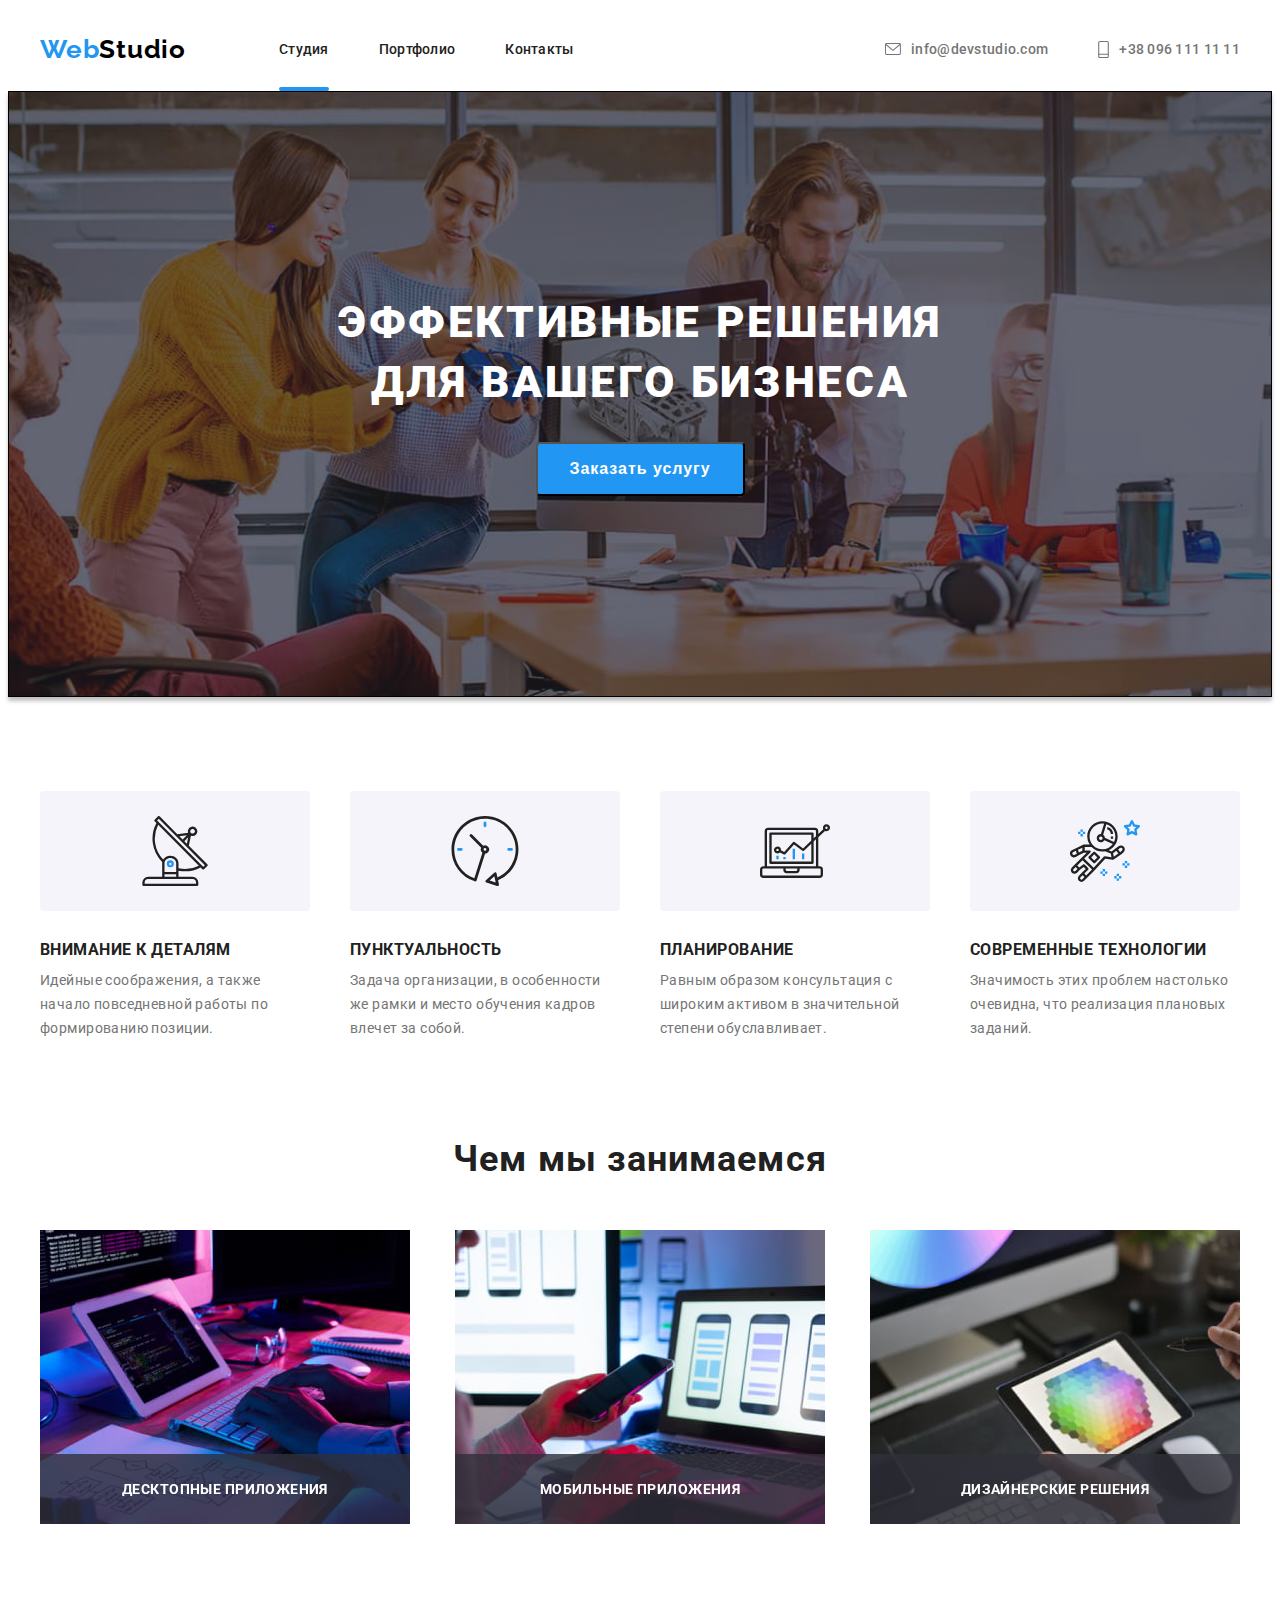
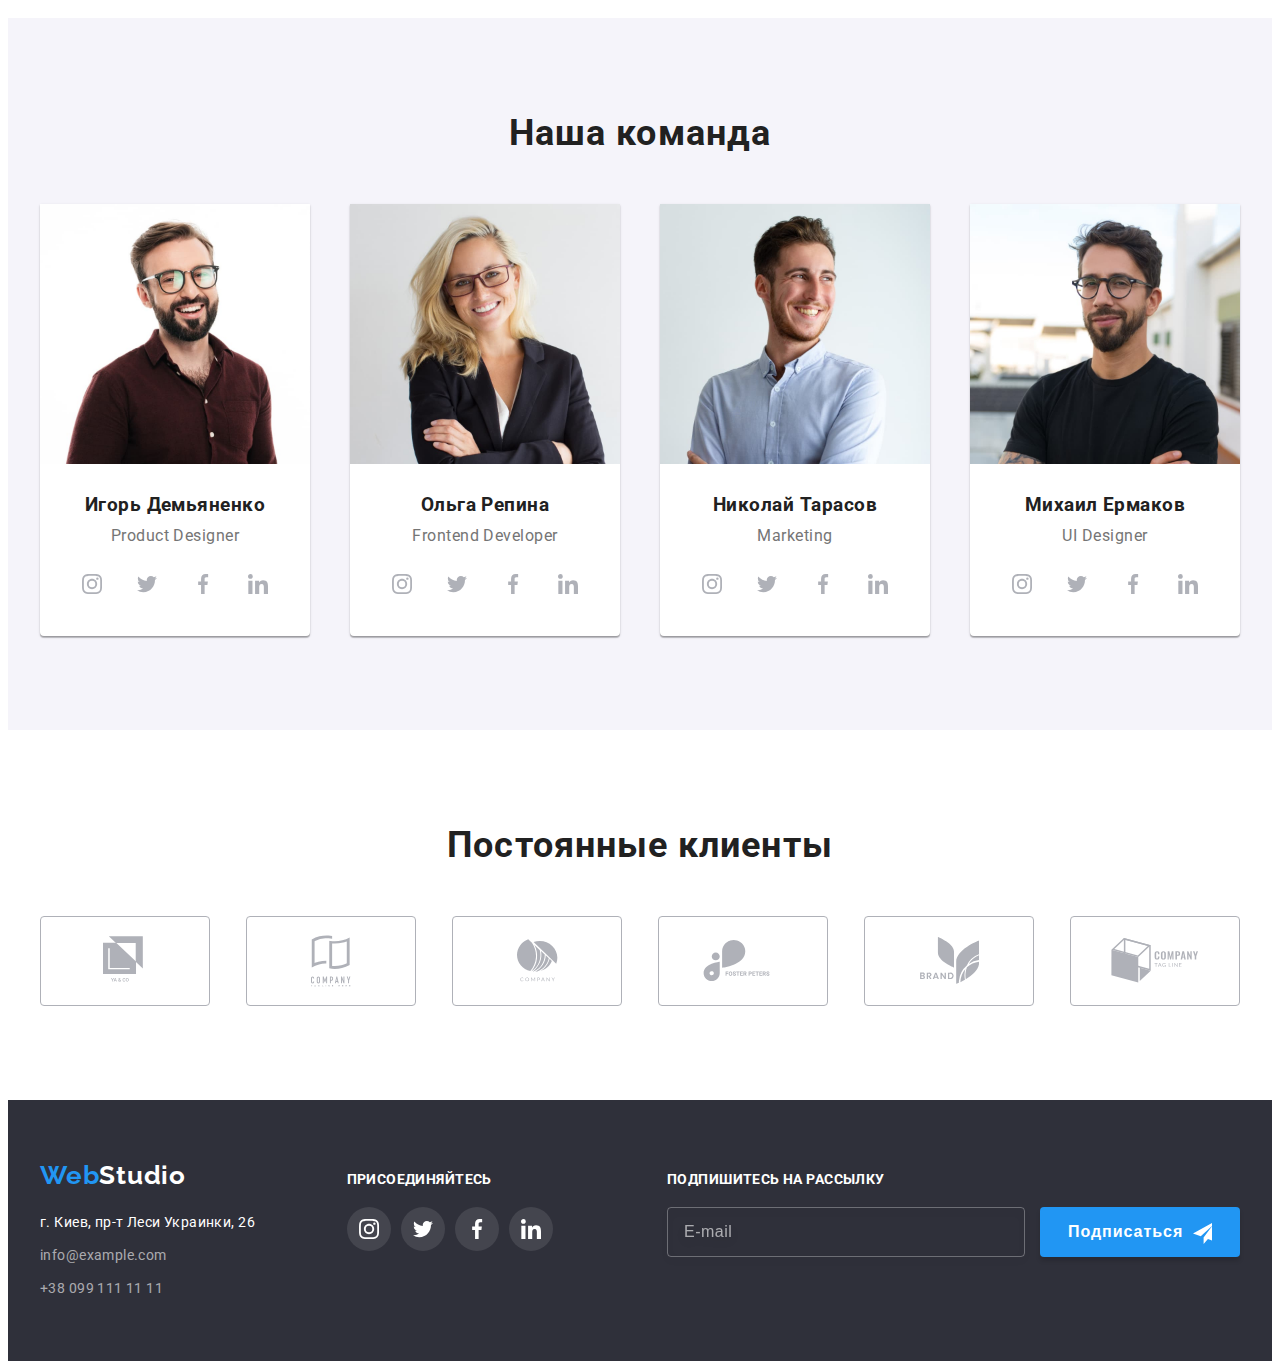
==== index.html @ 8c7e330e "hhh" ====
<!DOCTYPE html>
<html lang="ru">
<head>
    <meta charset="UTF-8">
    <meta name="viewport" content="width=device-width, initial-scale=1.0">
    <title>Вебстудия</title>
    <link 
    rel="stylesheet" 
    href="https://cdnjs.cloudflare.com/ajax/libs/modern-normalize/1.0.0/modern-normalize.min.css" 
    integrity="sha512-ISS7cAi1PEhQ8jnbJpJZMd29NlhNj4AWYyLOSp2CE/CsHxTCu+r+t0D2yoJudVrd0/8fTVPUVDzY5Tvli75u/g==" 
    crossorigin="anonymous" 
    />
    <link 
        href="https://fonts.googleapis.com/css2?family=Raleway:wght@700&family=Roboto:wght@400;500;700;900&display=swap" 
        rel="stylesheet"
    />  
    <link 
        rel="stylesheet" 
        href="./css/main.min.css"
    />
</head>
    <body>
        <!-- site header -->
        <header class="header">
            <div class="container">
                <a class="webstudio-logo-header" href="#"
                    >Web<span class="webstudio-black">Studio</span>
                </a>
            <nav class="menu">
                <ul class="list-studio-menu list-no-style">
                    <li>
                        <a 
                            class="link-studio" href="./index.html"
                            >Студия</a
                        >
                    </li>
                    <li>
                        <a 
                            href="./portfolio.html"
                            >Портфолио</a
                        >
                    </li>
                    <li>
                        <a 
                            href="#"
                            >Контакты</a
                        >
                    </li>
                </ul>
            </nav>
                <ul class="list-studio-contacts list-no-style">
                    <li class="studio-contacts-item">
                        <a 
                            class="studio-contacts-link contacts-mail" 
                            href="malito:info@devstudio.com"
                        >
                            <svg class="studio-contacts-icon-mail">
                                <use href="./images/sprite.svg#mail"></use>
                            </svg>
                            info@devstudio.com</a
                        >
                    </li>
                    <li class="studio-contacts-item">
                        <a 
                            class="studio-contacts-link contacts-phone" 
                            href="tel:+380961111111"
                        >
                            <svg class="studio-contacts-icon-phone">
                                <use href="./images/sprite.svg#phone"></use>
                            </svg>
                            +38 096 111 11 11</a
                        >
                    </li>
                </ul>
        </div>
        </header>
        <!-- / site header -->
            <!-- hero -->
        <section class="hero overlay">
            <div class="container">
                <div class="hero-box">
                    <h1 class="hero-heading">
                        Эффективные решения для вашего бизнеса
                    </h1>
                    <div class="hero-btn">
                        <button 
                            class="hero-button" 
                            data-modal-open
                            >Заказать услугу
                        </button>
                    </div>
                    <div class="backdrop is-hidden" data-modal>
                        <div class="modal">
                            <button 
                                class="btn-close-modal" 
                                data-modal-close>
                                <svg>
                                    <use href="./images/sprite-modal.svg#modal-form-close-btn">
                                    </use>
                                </svg>
                            </button>
                            <h3>Оставьте свои данные, мы вам перезвоним</h3>
                            <form class="form">
                                    <label class="form-label form-label-name">Имя
                                        <span class="form-input-wrapper">
                                            <span class="form-icon">
                                                <svg>
                                                    <use href="./images/sprite-modal.svg#modal-form-person">
                                                    </use>
                                                </svg>
                                            </span>
                                            <input class="form-input" type="text" name="name" pattern="[А-Я а-я]{2,}"/>
                                        </span>
                                    </label>
                                    <label class="form-label form-label-phone">Телефон
                                        <span class="form-input-wrapper">
                                            <span class="form-icon">
                                                <svg>
                                                    <use href="./images/sprite-modal.svg#modal-form-phone">
                                                    </use>
                                                </svg>
                                            </span>
                                            <input class="form-input" type="tel" name="phone"/>
                                        </span>
                                    </label>
                                    <label class="form-label form-label-mail">Почта
                                        <span class="form-input-wrapper">
                                            <span class="form-icon">
                                                <svg>
                                                    <use href="./images/sprite-modal.svg#modal-form-mail">
                                                    </use>
                                                </svg>
                                            </span>
                                            <input class="form-input" type="email" name="mail"/>
                                        </span>
                                    </label>
                                    <label class="form-textarea">Комментарий
                                        <textarea name="textarea" cols="30" rows="10" placeholder="Введите текст"></textarea>
                                    </label> 
                                    <label class="form-label-checkbox">
                                        <input 
                                            class="form-input-checkbox" 
                                            type="checkbox" 
                                            name="contract" 
                                            value="accept" 
                                            required
                                        />
                                        <span class="form-icon-checkbox"></span>
                                        <span class="form-text-checkbox">Соглашаюсь с рассылкой и принимаю<a href="">Условия договора</a></span>
                                    </label>
                                    <button 
                                        class="btn-submit-modal" 
                                        type="submit" 
                                        data-modal-close
                                    >
                                        Отправить
                                    </button>
                            </form>        
                        </div>
                    </div>
                </div>
            </div>
        </section>
            <!-- / hero -->
            <!-- main info  -->
        <section class="advantage">
            <div class="container">
                <ul class="advantage-list list-no-style" >
                    <li class="advantage-item">
                        <div class="advantage-icon-list">
                            <svg class="advantage-icon antenna">
                                <use href="./images/sprite.svg#antenna"></use>
                            </svg>
                        </div>
                            <h3 class="advantage-heading">Внимание к деталям</h3>
                            <p class="advantage-text">Идейные соображения, а также начало повседневной
                            работы по формированию позиции.
                            </p>
                    </li>
                    <li class="advantage-item"> 
                        <div class="advantage-icon-list">
                            <svg class="advantage-icon clock">
                                <use href="./images/sprite.svg#clock"></use>
                            </svg>
                        </div>  
                            <h3 class="advantage-heading">Пунктуальность</h3>
                            <p class="advantage-text">Задача организации, в особенности же рамки и место обучения кадров 
                                влечет за собой.
                            </p>
                    </li>
                    <li class="advantage-item">
                        <div class="advantage-icon-list">
                            <svg class="advantage-icon diagram">
                                <use href="./images/sprite.svg#diagram"></use>
                            </svg>
                        </div>
                            <h3 class="advantage-heading">Планирование</h3>
                            <p class="advantage-text">Равным образом консультация с широким активом в значительной 
                                степени обуславливает.
                            </p>
                    </li>
                    <li class="advantage-item">
                        <div class="advantage-icon-list">
                            <svg class="advantage-icon astronaut">
                                <use href="./images/sprite.svg#astronaut"></use>
                            </svg>
                        </div>
                            <h3 class="advantage-heading">Современные технологии</h3>
                            <p class="advantage-text">Значимость этих проблем настолько очевидна, что реализация плановых 
                                заданий.
                            </p>
                    </li>
                </ul>
            </div> 
        </section>
            <!-- / main info -->
            <!-- activities -->
        <section class="activities">
            <h2 class="activities-heading">Чем мы занимаемся</h2>
            <div class="container">
                <ul class="activities-list list-no-style">
                    <li>
                        <div class="activities-thumb">
                        <img 
                            src="./images/images-page-1/activity-1.jpg" 
                            alt="imac" 
                            width="370" 
                            height="294"
                        />
                        <div class="activities-thumb-text">
                            Десктопные приложения
                        </div>
                        </div>
                    </li>
                    
                    <li>
                        <div class="activities-thumb">
                        <img 
                            src="./images/images-page-1/activity-2.jpg"
                            alt="iphone" 
                            width="370" 
                            height="294"
                        />
                        <div class="activities-thumb-text">
                            Мобильные приложения
                        </div>
                        </div>  
                    </li>
                    
                    <li>
                        <div class="activities-thumb">
                        <img 
                            src="./images/images-page-1/activity-3.jpg" 
                            alt="ipad" 
                            width="370" 
                            height="294"
                        />
                        <div class="activities-thumb-text">
                            Дизайнерские решения
                        </div>
                        </div>
                    </li>
                </ul>
            </div>   
        </section>
                <!-- /activities -->
                <!-- team -->
        <section class="team">
            <div class="container">
                <h2 class="heading-team">Наша команда</h2>
                <ul class="team-list list-no-style">
                    <li class="box-team-card">
                        <img 
                            src="./images/images-page-1/team-1.jpg" 
                            alt="Игорь Демьяненко" 
                            width="270" 
                            height="261"
                        />
                        <div class="team-text-card">
                            <h3>Игорь Демьяненко</h3>
                            <p>Product Designer</p>
                            <ul class="team-list-icon list-no-style">
                                <li>
                                    <a  
                                        href="" 
                                        class="team-list-link" 
                                        aria-label="icon-instagram">
                                        <svg class="svg-icon  icon-instagram">
                                            <use href="./images/sprite.svg#instagram"></use>
                                        </svg>
                                    </a>
                                </li>
                                <li>
                                    <a  
                                        href="" 
                                        class="team-list-link" 
                                        aria-label="icon-twitter"
                                    >
                                        <svg class="svg-icon icon-twitter">
                                            <use href="./images/sprite.svg#twitter"></use>
                                        </svg>
                                    </a>
                                </li>
                                <li>
                                    <a  
                                        href="" 
                                        class="team-list-link" 
                                        aria-label="icon-facebook"
                                    >
                                        <svg class="svg-icon icon-facebook">
                                            <use href="./images/sprite.svg#facebook"></use>
                                        </svg>
                                    </a>
                                </li>
                                <li>
                                    <a  
                                        href="" 
                                        class="team-list-link" 
                                        aria-label="icon-linkedin"
                                    >
                                        <svg class="svg-icon icon-linkedin">
                                            <use href="./images/sprite.svg#linkedin"></use>
                                        </svg>
                                    </a>
                                </li>
                            </ul>
                        </div>
                    </li>
                    <li class="box-team-card">
                        <img 
                            src="./images/images-page-1/team-2.jpg" 
                            alt="Ольга Репина" 
                            width="270" 
                            height="261"
                        />
                        <div class="team-text-card">  
                            <h3>Ольга Репина</h3>
                            <p>Frontend Developer</p>
                            <ul class="team-list-icon list-no-style">
                                <li>
                                    <a  
                                        href="" 
                                        class="team-list-link" 
                                        aria-label="icon-instagram"
                                    >
                                        <svg class="svg-icon icon-instagram">
                                            <use href="./images/sprite.svg#instagram"></use>
                                        </svg>
                                    </a>
                                </li>
                                <li>
                                    <a  
                                        href="" 
                                        class="team-list-link" 
                                        aria-label="icon-twitter"
                                    >
                                        <svg class="svg-icon icon-twitter">
                                            <use href="./images/sprite.svg#twitter"></use>
                                        </svg>
                                    </a>
                                </li>
                                <li>
                                    <a  
                                        href="" 
                                        class="team-list-link" 
                                        aria-label="icon-facebook"
                                    >
                                        <svg class="svg-icon icon-facebook">
                                            <use href="./images/sprite.svg#facebook"></use>
                                        </svg>
                                    </a>
                                </li>
                                <li>
                                    <a  
                                        href="" 
                                        class="team-list-link" 
                                        aria-label="icon-linkedin"
                                    >
                                        <svg class="svg-icon icon-linkedin">
                                            <use href="./images/sprite.svg#linkedin"></use>
                                        </svg>
                                    </a>
                                </li>
                            </ul>
                        </div>
                    </li>  
                    <li class="box-team-card"> 
                        <img 
                            src="./images/images-page-1/team-3.jpg" 
                            alt="Николай Тарасов" 
                            width="270" 
                            height="261"
                        />
                        <div class="team-text-card">
                            <h3>Николай Тарасов</h3>
                            <p>Marketing</p>
                            <ul class="team-list-icon list-no-style">
                                <li>
                                    <a  
                                        href="" 
                                        class="team-list-link" 
                                        aria-label="icon-instagram"
                                    >
                                        <svg class="svg-icon icon-instagram">
                                            <use href="./images/sprite.svg#instagram"></use>
                                        </svg>
                                    </a>
                                </li>
                                <li>
                                    <a  
                                        href="" 
                                        class="team-list-link" 
                                        aria-label="icon-twitter"
                                    >
                                        <svg class="svg-icon icon-twitter">
                                            <use href="./images/sprite.svg#twitter"></use>
                                        </svg>
                                    </a>
                                </li>
                                <li>
                                    <a  
                                        href="" 
                                        class="team-list-link" 
                                        aria-label="icon-facebook"
                                    >
                                        <svg class="svg-icon icon-facebook">
                                            <use href="./images/sprite.svg#facebook"></use>
                                        </svg>
                                    </a>
                                </li>
                                <li>
                                    <a  
                                        href="" 
                                        class="team-list-link" 
                                        aria-label="icon-linkedin"
                                    >   
                                        <svg class="svg-icon icon-linkedin">
                                            <use href="./images/sprite.svg#linkedin"></use>
                                        </svg>
                                    </a>
                                </li>
                            </ul>
                        </div>
                    </li>  
                    <li class="box-team-card">
                        <img 
                            src="./images/images-page-1/team-4.jpg" 
                            alt="Михаил Ермаков" 
                            width="270" 
                            height="261"
                        />
                        <div class="team-text-card">
                            <h3>Михаил Ермаков</h3>
                            <p>UI Designer</p>
                            <ul class="team-list-icon list-no-style">
                                <li>
                                    <a  
                                        href="" 
                                        class="team-list-link" 
                                        aria-label="icon-instagram"
                                    >
                                        <svg class="svg-icon icon-instagram">
                                            <use href="./images/sprite.svg#instagram"></use>
                                        </svg>
                                    </a>
                                </li>
                                <li>
                                    <a  
                                        href="" 
                                        class="team-list-link" 
                                        aria-label="icon-twitter"
                                    >
                                        <svg class="svg-icon icon-twitter"> 
                                            <use href="./images/sprite.svg#twitter"></use>
                                        </svg>
                                    </a>
                                </li>
                                <li>
                                    <a  
                                        href="" 
                                        class="team-list-link" 
                                        aria-label="icon-facebook">
                                        <svg class="svg-icon icon-facebook">
                                            <use href="./images/sprite.svg#facebook"></use>
                                        </svg>
                                    </a>
                                </li>
                                <li>
                                    <a  
                                        href="" 
                                        class="team-list-link" 
                                        aria-label="icon-linkedin">
                                        <svg class="svg-icon icon-linkedin">
                                            <use href="./images/sprite.svg#linkedin"></use>
                                        </svg>
                                    </a>
                                </li>
                            </ul>
                        </div>
                    </li> 
                </ul>
            </div>
        </section>

            <!-- / team -->

            <!-- clients -->
        <section class="clients">
            <h2 class="clients-heading">Постоянные клиенты</h2>
            <div class="container">
                <ul class="clients-list-logos list-no-style">
                    <li>
                        <a  class="clients-item-logos"
                            href=""
                            aria-label="clients-logo-1"
                        >
                            <svg class="clients-logo-1">
                                <use href="./images/sprite.svg#logo_1"></use>
                            </svg>
                        </a>
                    </li>
                    <li>
                        <a  class="clients-item-logos"
                            href=""
                            aria-label="clients-logo-2"
                        >
                            <svg class="clients-logo-2">
                                <use href="./images/sprite.svg#logo_2"></use>
                            </svg>
                        </a>
                    </li>
                    <li>
                        <a  class="clients-item-logos"
                            href=""
                            aria-label="clients-logo"
                        >
                            <svg class="clients-logo-3">
                                <use href="./images/sprite.svg#logo_3"></use>
                            </svg>
                        </a>
                        </li>
                    <li>
                        <a  class="clients-item-logos"
                            href=""
                            aria-label="clients-logo-4"
                        >
                            <svg class="clients-logo-4">
                                <use href="./images/sprite.svg#logo_4"></use>
                            </svg>
                        </a>
                    </li>
                    <li>
                        <a  class="clients-item-logos"
                            href=""
                            aria-label="clients-logo-5"
                        >
                            <svg class="clients-logo-5">
                                <use href="./images/sprite.svg#logo_5"></use>
                            </svg>
                        </a>
                    </li>
                    <li>
                        <a  class="clients-item-logos"
                            href=""
                            aria-label="clients-logo-6"
                        >
                            <svg class="clients-logo-6">
                                <use href="./images/sprite.svg#logo_6"></use>
                            </svg>
                        </a>
                    </li>
                </ul>
            </div>
        </section>

    <!-- /clients -->

<!-- footer -->
    <footer class="footer">
        <div class="container">
            <div class="footer-contacts">
                <div class="logo">
                    <a href="#" class="webstudio-logo-footer"
                    >Web<span class="webstudio-white">Studio</span></a
                    >
                </div>
                <div class="footer-list-contacts">
                    <address class="address"> 
                        г. Киев, пр-т Леси Украинки, 26
                    </address>
                    <ul class="footer-item-contacts list-no-style">
                        <li>
                            <a href="malito:info@example.com"
                            >info@example.com</a
                            >
                        </li>
                        <li>
                            <a href="tel:+380991111111"
                            > +38 099 111 11 11</a
                            >
                        </li>
                    </ul> 
                </div>
            </div>
            <div class="footer-connect">
                    <h3>присоединяйтесь</h3>
                <ul class="footer-list-icons list-no-style">
                    <li>
                        <a  href="" 
                            class="footer-item-icon" 
                            aria-label="icon-instagram"
                        >
                            <svg class="svg-icon footer-icon icon-instagram">
                                <use href="./images/sprite.svg#instagram"></use>
                            </svg>
                        </a>
                    </li>
                    <li>
                        <a 
                            href="" 
                            class="footer-item-icon" 
                            aria-label="icon-twitter">
                            <svg class="svg-icon footer-icon icon-twitter"> 
                                <use href="./images/sprite.svg#twitter"></use>
                            </svg>
                        </a>
                    </li>
                    <li>
                        <a  href="" 
                            class="footer-item-icon" 
                            aria-label="icon-facebook">
                            <svg class="svg-icon footer-icon icon-facebook">
                                <use href="./images/sprite.svg#facebook"></use>
                            </svg>
                        </a>
                    </li>
                    <li>
                        <a  href="" 
                            class="footer-item-icon" 
                            aria-label="icon-linkedin">
                            <svg class="svg-icon footer-icon icon-linkedin">
                                <use href="./images/sprite.svg#linkedin"></use>
                            </svg>
                        </a>
                    </li>
                </ul>
            </div>
            <div class="footer-follow">
                <h3>Подпишитесь на рассылку</h3>
                <div class="footer-follow-form">
                    <form class="follow-form">
                        <input type="text" name="follow" id="follow" placeholder="E-mail">
                        <label for="follow"></label>
                        <button type="submit">Подписаться
                                <span class="button-icon">
                                </span>
                        </button>
                    </form>
                </div>
            </div>
        </div>
    </footer>
    <!-- /footer -->
        <script>
        (() => {
            const refs = {
              openModalBtn: document.querySelector('[data-modal-open]'),
              closeModalBtn: document.querySelector('[data-modal-close]'),
              modal: document.querySelector('[data-modal]'),
            };
          
            refs.openModalBtn.addEventListener('click', toggleModal);
            refs.closeModalBtn.addEventListener('click', toggleModal);
          
            function toggleModal() {
              refs.modal.classList.toggle('is-hidden');
            }
          })();
        </script>
    </body>
</html>
---- css/main.min.css ----
body{font-family:"Roboto", sans-serif;font-weight:500;font-style:normal;font-size:14px;box-sizing:border-box}.list-no-style{list-style:none;margin:0;padding:0}a{display:block;text-decoration:none}.container{width:1200px;padding:0 15px;margin:0 auto}img{display:block;max-width:100%;height:auto}.svg-icon{width:20px;height:20px}.backdrop{position:fixed;top:0;left:0;width:100%;height:100%;background-color:rgba(0,0,0,0.2);opacity:1;transition:opacity 250ms cubic-bezier(0.4, 0, 0.2, 1)}.backdrop .modal{position:absolute;top:50%;left:50%;transform:translate(-50%, -50%) scale(1);min-width:528px;min-height:581px;background:#fff;box-shadow:0px 1px 3px rgba(0,0,0,0.12),0px 1px 1px rgba(0,0,0,0.14),0px 2px 1px rgba(0,0,0,0.2);border-radius:4px;transition:scale 250ms cubic-bezier(0.4, 0, 0.2, 1);padding:40px}.backdrop.is-hidden{opacity:0;pointer-events:none}.backdrop.is-hidden .modal{transform:translate(-50%, -50%) scale(0.9)}.backdrop h3{font-family:Roboto;font-weight:bold;font-size:20px;line-height:1.15;text-align:center;letter-spacing:0.03em;color:#212121;margin:0;margin-bottom:20px}.form{display:flex;flex-direction:column;width:448px;margin:0 auto}.form input:not([type="checkbox"]){display:block;margin:0;padding:0;margin-top:4px;height:40px;width:100%;border:1px solid rgba(33,33,33,0.2);border-radius:4px;cursor:pointer;padding-left:42px}.form label{font-weight:normal;font-size:12px;line-height:1.167;letter-spacing:0.01em;color:#757575}.form .form-label{margin-bottom:10px}.form .form-label svg{position:absolute;top:50%;left:15px;transform:translateY(-50%);width:18px;height:18px}.form .form-label .form-input-wrapper{display:block;position:relative}.form .form-label .form-input-wrapper:focus-within>.form-icon{fill:#2196f3;transition:250ms cubic-bezier(0.4, 0, 0.2, 1)}.form .form-label .form-input-wrapper:focus-within>.form-input{border:1px solid #2196f3;outline:none;transition:250ms cubic-bezier(0.4, 0, 0.2, 1)}.form .form-textarea{margin-bottom:20px}.form .form-textarea textarea{display:block;margin:0;padding:0;margin-top:4px;height:120px;width:100%;border:1px solid rgba(33,33,33,0.2);border-radius:4px;resize:none;padding:12px 16px}.form-label-checkbox{display:inline-flex;align-items:center;align-self:center;margin-bottom:30px}.form-label-checkbox .form-input-checkbox{position:absolute;width:1px;height:1px;margin:-1px;border:0;padding:0;clip:rect(0 0 0 0);overflow:hidden}.form-label-checkbox .form-input-checkbox:checked+.form-icon-checkbox{background-color:#2196f3;background-image:url(../images/modal-form-icon-check.svg);background-origin:border-box}.form-label-checkbox .form-icon-checkbox{display:block;width:16px;height:15px;border:2px solid #212121;border-radius:4px;margin-right:9px}.form-label-checkbox .form-input-checkbox:focus+.form-icon-checkbox{border-color:#2196f3}.form-label-checkbox .form-text-checkbox{display:flex;font-weight:normal;font-size:14px;line-height:1.714;letter-spacing:0.03em;color:#757575;margin:0}.form-label-checkbox .form-text-checkbox a{color:#2196f3;text-decoration:underline;margin-left:9px}.btn-close-modal{position:absolute;right:0;top:0;display:flex;justify-content:center;align-items:center;border-radius:50%;background-color:#fff;border:1px solid rgba(0,0,0,0.1);box-sizing:border-box;width:30px;height:30px;margin-top:8px;margin-right:8px;cursor:pointer}.btn-close-modal:hover,.btn-close-modal:focus,.btn-close-modal:active{fill:#2196f3;transition:250ms cubic-bezier(0.4, 0, 0.2, 1)}.btn-close-modal svg{width:11px;height:11px}.btn-submit-modal{align-self:center;width:200px;height:50px;background:#2196f3;box-shadow:0px 4px 4px rgba(0,0,0,0.15);border-radius:4px;cursor:pointer;font-weight:bold;font-size:16px;line-height:1.875;letter-spacing:0.06em;color:#fff;border:none;outline:none}header{background-color:#fff}header .container{display:flex;align-items:center}header .webstudio-logo-header{font-family:Raleway;font-style:normal;font-weight:bold;font-size:26px;line-height:1.192;letter-spacing:0.03em;color:#2196f3;margin-right:93px;padding:0}header .menu{display:flex;align-items:center}header .menu .list-studio-menu{display:flex}header .menu .list-studio-menu li:not(:last-child){margin-right:50px}header .menu .list-studio-menu .link-studio{position:relative}header .menu .list-studio-menu .link-studio::after{content:"";display:block;position:absolute;bottom:0;left:0;width:100%;height:4px;background:#2196f3;border-radius:2px}header .menu .list-studio-menu .link-studio:visited{color:#2196f3}header a{padding-top:32px;padding-bottom:32px;line-height:1.333;letter-spacing:0.02em;color:#212121;transition:250ms cubic-bezier(0.4, 0, 0.2, 1)}header a:hover,header a:active,header a:focus{color:#2196f3}.list-studio-contacts{display:flex;margin-left:auto}.list-studio-contacts .studio-contacts-item{display:flex;justify-content:center;align-items:center;margin:0 auto}.list-studio-contacts a{display:flex;align-items:center;line-height:1.143;letter-spacing:0.02em;color:#757575}.list-studio-contacts a.contacts-mail{margin-right:50px}.list-studio-contacts a:hover svg,.list-studio-contacts a:focus svg{fill:#2196f3;transition:250ms cubic-bezier(0.4, 0, 0.2, 1)}.list-studio-contacts a .studio-contacts-icon-mail{width:16px;height:12px;margin-right:10px;fill:#757575}.list-studio-contacts a .studio-contacts-icon-phone{width:11px;height:17px;margin-right:10px;fill:#757575}.webstudio-black{color:#000}.hero{margin:0 auto;background-color:#2f303a;padding-top:200px;padding-bottom:200px;border:1px solid #000000;box-shadow:0px 4px 4px rgba(0,0,0,0.25)}.hero .hero-box{margin:0 auto;width:696px}.hero .hero-box .hero-heading{margin:0;font-weight:900;font-size:44px;line-height:1.364;text-align:center;letter-spacing:0.06em;text-transform:uppercase;color:#fff;margin:0 auto}.hero .hero-btn{display:flex;margin:0 auto;padding-top:30px}.hero .hero-btn .hero-button{font-weight:bold;font-size:16px;line-height:1.875;letter-spacing:0.06em;align-items:center;text-align:center;background-color:#2196f3;color:#fff;cursor:pointer;border-radius:4px;min-width:200px;min-height:50px;padding:10px 32px;margin:0 auto;display:flex}.overlay{content:"";max-width:1600px;margin-left:auto;margin-right:auto;background-image:linear-gradient(to right, rgba(47,48,58,0.4), rgba(47,48,58,0.4)),url("../images/Overlay.jpg");background-repeat:no-repeat;background-size:cover;background-position:center}.advantage .advantage-list{display:flex;padding:0;margin:0;justify-content:space-between;padding-top:94px;padding-bottom:94px}.advantage .advantage-list li:not(:last-child){margin-right:30px}.advantage .advantage-list .advantage-icon-list{display:inline-flex;align-items:center;width:270px;height:120px;background:#f5f4fa;border-radius:4px;margin-bottom:30px}.advantage .advantage-list .advantage-icon{width:70px;height:70px;margin:0 auto}.advantage .advantage-list .advantage-heading{font-weight:bold;line-height:1.143;letter-spacing:0.03em;text-transform:uppercase;color:#212121;width:270px;min-height:16px;margin:0;margin-bottom:10px}.advantage .advantage-list .advantage-text{font-weight:normal;line-height:1.714;letter-spacing:0.03em;color:#757575;width:270px;min-height:75px;margin:0}.activities{padding-bottom:94px}.activities .activities-heading{font-weight:bold;font-size:36px;line-height:1.167;text-align:center;letter-spacing:0.03em;color:#212121;margin-bottom:50px;margin-top:0}.activities ul{display:flex;justify-content:space-between}.activities ul .activities-thumb{position:relative}.activities ul .activities-thumb .activities-thumb-text{display:flex;align-items:center;justify-content:center;width:370px;height:70px;background:rgba(47,48,58,0.8);font-weight:bold;font-size:14px;line-height:1.143;text-align:center;letter-spacing:0.03em;text-transform:uppercase;color:#fff;position:absolute;bottom:0}.team{display:flex;margin:0 auto;background-color:#f5f4fa;padding-top:94px;padding-bottom:94px}.team .heading-team{margin:0;font-weight:bold;font-size:36px;line-height:1.167;text-align:center;letter-spacing:0.03em;color:#212121;margin-bottom:50px}.team .team-list{display:flex;justify-content:space-between}.team .team-list .box-team-card{background-color:#fff;box-shadow:0px 1px 3px rgba(0,0,0,0.12),0px 1px 1px rgba(0,0,0,0.14),0px 2px 1px rgba(0,0,0,0.2);border-radius:0px 0px 4px 4px}.team .team-list .team-text-card{padding:30px;font-size:16px;line-height:1.186;text-align:center;letter-spacing:0.03em}.team .team-list .team-text-card h3{margin:0;color:#212121}.team .team-list .team-text-card p{margin:0;font-weight:normal;color:#757575;margin-top:10px}.team .team-list .team-text-card .team-list-icon{display:flex;justify-content:space-between}.team .team-list .team-text-card .team-list-icon .team-list-link{display:flex;justify-content:center;align-items:center;border-radius:50%;background-color:#fff;width:44px;height:44px;margin-top:16px}.team .team-list .team-text-card .team-list-icon .team-list-link svg{fill:#afb1b8}.team .team-list .team-text-card .team-list-icon .team-list-link:hover,.team .team-list .team-text-card .team-list-icon .team-list-link:focus{background-color:#2196f3;transition:250ms cubic-bezier(0.4, 0, 0.2, 1)}.team .team-list .team-text-card .team-list-icon .team-list-link:hover svg,.team .team-list .team-text-card .team-list-icon .team-list-link:focus svg{fill:#fff;transition:250ms cubic-bezier(0.4, 0, 0.2, 1)}.clients{padding-bottom:94px}.clients .clients-heading{font-family:Roboto;font-weight:bold;font-size:36px;line-height:1.167;text-align:center;letter-spacing:0.03em;color:#212121;margin:0;padding-top:94px;margin-bottom:50px}.clients ul{display:flex;justify-content:space-between}.clients ul li:not(:last-child){margin-right:30px}.clients-item-logos{display:flex;justify-content:center;align-items:center;width:170px;height:90px;border:1px solid #afb1b8;box-sizing:border-box;border-radius:4px;margin:0 auto;fill:#afb1b8}.clients-item-logos:hover,.clients-item-logos:focus{border:1px solid #2196f3;fill:#2196f3;transition:250ms cubic-bezier(0.4, 0, 0.2, 1)}.clients-item-logos .clients-logo-1{width:44px;height:49px}.clients-item-logos .clients-logo-2{width:40px;height:52px}.clients-item-logos .clients-logo-3{width:41px;height:43px}.clients-item-logos .clients-logo-4{width:80px;height:42px}.clients-item-logos .clients-logo-5{width:59px;height:47px}.clients-item-logos .clients-logo-6{width:88px;height:45px}.footer{display:flex;margin:0 auto;align-items:center;background-color:#2f303a;padding-top:60px;padding-bottom:60px}.footer .container{display:flex;align-items:baseline;justify-content:space-between}.footer h3{font-family:Roboto;font-weight:bold;font-size:14px;line-height:1.143;letter-spacing:0.03em;text-transform:uppercase;color:#fff;margin:0}.footer-contacts{margin-right:70px}.footer-contacts .logo{margin-bottom:20px}.footer-contacts .logo a.webstudio-logo-footer{font-family:Raleway;font-weight:bold;font-size:26px;line-height:1.192;letter-spacing:0.03em;color:#2196f3;width:145px;min-height:31px}.footer-contacts .logo .webstudio-white{color:#fff}.footer-contacts .footer-item-contacts li:not(:last-child){margin-bottom:9px}.footer-contacts .footer-item-contacts a{font-weight:normal;line-height:1.714;letter-spacing:0.03em;color:rgba(255,255,255,0.6)}.footer-contacts .footer-item-contacts a:hover,.footer-contacts .footer-item-contacts a:active,.footer-contacts .footer-item-contacts a:focus{color:#2196f3;transition:250ms cubic-bezier(0.4, 0, 0.2, 1)}.footer-contacts .address{font-style:normal;font-weight:normal;line-height:1.714;letter-spacing:0.03em;color:#fff;margin-bottom:9px}.footer-list-icons{display:flex;justify-content:space-between;width:206px;margin:0}.footer-list-icons .footer-item-icon{display:flex;justify-content:center;align-items:center;border-radius:50%;background-color:rgba(255,255,255,0.1);width:44px;height:44px;margin-top:20px}.footer-list-icons .footer-item-icon:hover,.footer-list-icons .footer-item-icon:focus{background-color:#2196f3;transition:250ms cubic-bezier(0.4, 0, 0.2, 1)}.footer-list-icons .footer-item-icon .footer-icon{fill:#fff;width:20px;height:20px}.footer-follow{margin-left:93px;justify-content:flex-end}.follow-form{margin-top:20px}.follow-form input{width:358px;height:50px;border:1px solid rgba(255,255,255,0.3);box-sizing:border-box;filter:drop-shadow(0px 4px 4px rgba(0,0,0,0.15));border-radius:4px;background-color:inherit;color:rgba(255,255,255,0.6);padding-left:16px;margin-right:12px}.follow-form input::placeholder{font-weight:normal;font-size:16px;line-height:1.25;display:flex;align-items:center;letter-spacing:0.03em;color:rgba(255,255,255,0.6)}.follow-form button{display:inline-flex;align-items:center;padding:10px 28px;width:200px;height:50px;background:#2196f3;box-shadow:0px 4px 4px rgba(0,0,0,0.15);border-radius:4px;cursor:pointer;font-weight:bold;font-size:16px;line-height:1.875;letter-spacing:0.06em;color:#fff;border:none;outline:none}.follow-form button .button-icon{display:block;width:24px;height:24px;margin-left:10px;background-image:url(../images/footer-button-send.svg)}.header-portfolio{border:1px solid #ececec}.header-portfolio .link-portfolio{position:relative}.header-portfolio .link-portfolio::after{content:"";display:block;position:absolute;bottom:0;left:0;width:100%;height:4px;background:#2196f3;border-radius:2px}.portfolio{display:flex;margin:0 auto;margin-top:94px}.btn-portfolio{display:flex;align-items:center;margin:0 auto;width:611px;height:54px}.btn-portfolio ul{display:flex;margin:0 auto;justify-content:space-between;align-items:flex-start}.btn-portfolio li{padding-right:8px}.btn-portfolio li .btn-menu{background:#f5f4fa;font-size:16px;line-height:1.625;text-align:center;letter-spacing:0.03em;color:#212121;cursor:pointer;border-radius:4px;border:0px}.btn-portfolio li .btn-menu:hover,.btn-portfolio li .btn-menu:active,.btn-portfolio li .btn-menu:focus{color:#fff;background-color:#2196f3;box-shadow:0px 3px 1px rgba(0,0,0,0.1),0px 1px 2px rgba(0,0,0,0.08),0px 2px 2px rgba(0,0,0,0.12);transition:250ms cubic-bezier(0.4, 0, 0.2, 1)}.btn-portfolio li .btn-menu-all{width:73px;min-height:38px}.btn-portfolio li .btn-menu-site{width:128px;min-height:38px}.btn-portfolio li .btn-menu-app{width:145px;min-height:38px}.btn-portfolio li .btn-menu-design{width:103px;min-height:38px}.btn-portfolio li .btn-menu-marketing{width:130px;min-height:38px}.menu-portfolio{display:flex;align-items:center;margin:0 auto;margin-top:34px;margin-bottom:89px}.menu-portfolio .container-card{margin-left:0;margin-right:0}.menu-portfolio .container-card .menu-list-portfolio{display:flex;flex-wrap:wrap;margin-right:calc(-1 * $indent-portfolio);margin-bottom:calc(-1 * $indent-portfolio)}.menu-portfolio .container-card .menu-list-portfolio li{flex-basis:calc(100% / 3 - $indent-portfolio);margin-right:30px;margin-bottom:30px}.menu-portfolio .container-card .menu-list-portfolio .box-portfolio{background-color:#fff;border:1px solid #eee}.menu-portfolio .container-card .menu-list-portfolio .box-portfolio .box-portfolio-link:hover,.menu-portfolio .container-card .menu-list-portfolio .box-portfolio .box-portfolio-link:focus{box-sizing:border-box;box-shadow:0px 1px 1px rgba(0,0,0,0.12),0px 4px 4px rgba(0,0,0,0.06),1px 4px 6px rgba(0,0,0,0.16);transition:250ms cubic-bezier(0.4, 0, 0.2, 1)}.menu-portfolio .container-card .menu-list-portfolio .portfolio-text-card{padding-top:24px;padding-right:24px;padding-left:24px;padding-bottom:20px}.menu-portfolio .container-card .menu-list-portfolio .portfolio-text-card h2{font-weight:bold;font-size:18px;line-height:2;letter-spacing:0.06em;color:#212121;margin:0}.menu-portfolio .container-card .menu-list-portfolio .portfolio-text-card p{font-size:16px;line-height:1.875;letter-spacing:0.03em;color:#757575;margin:0;margin-top:4px}.portfolio-thumb{position:relative;overflow:hidden;transition:transform 250ms cubic-bezier(0.4, 0, 0.2, 1)}.portfolio-thumb .portfolio-info-thumb{display:inline-block;position:absolute;bottom:0;left:0;padding:63px 24px 63px 24px;width:100%;height:100%;background:rgba(33,150,243,0.9);font-weight:normal;font-size:18px;line-height:1.556;letter-spacing:0.03em;color:#fff;transform:translateY(100%);transition:transform 250ms cubic-bezier(0.4, 0, 0.2, 1)}.box-portfolio-link:hover .portfolio-info-thumb,.box-portfolio-link:focus .portfolio-info-thumb{transform:translateY(0);transition:transform 250ms cubic-bezier(0.4, 0, 0.2, 1)}.link-portfolio:visited{color:#2196f3}
/*# sourceMappingURL=main.min.css.map */
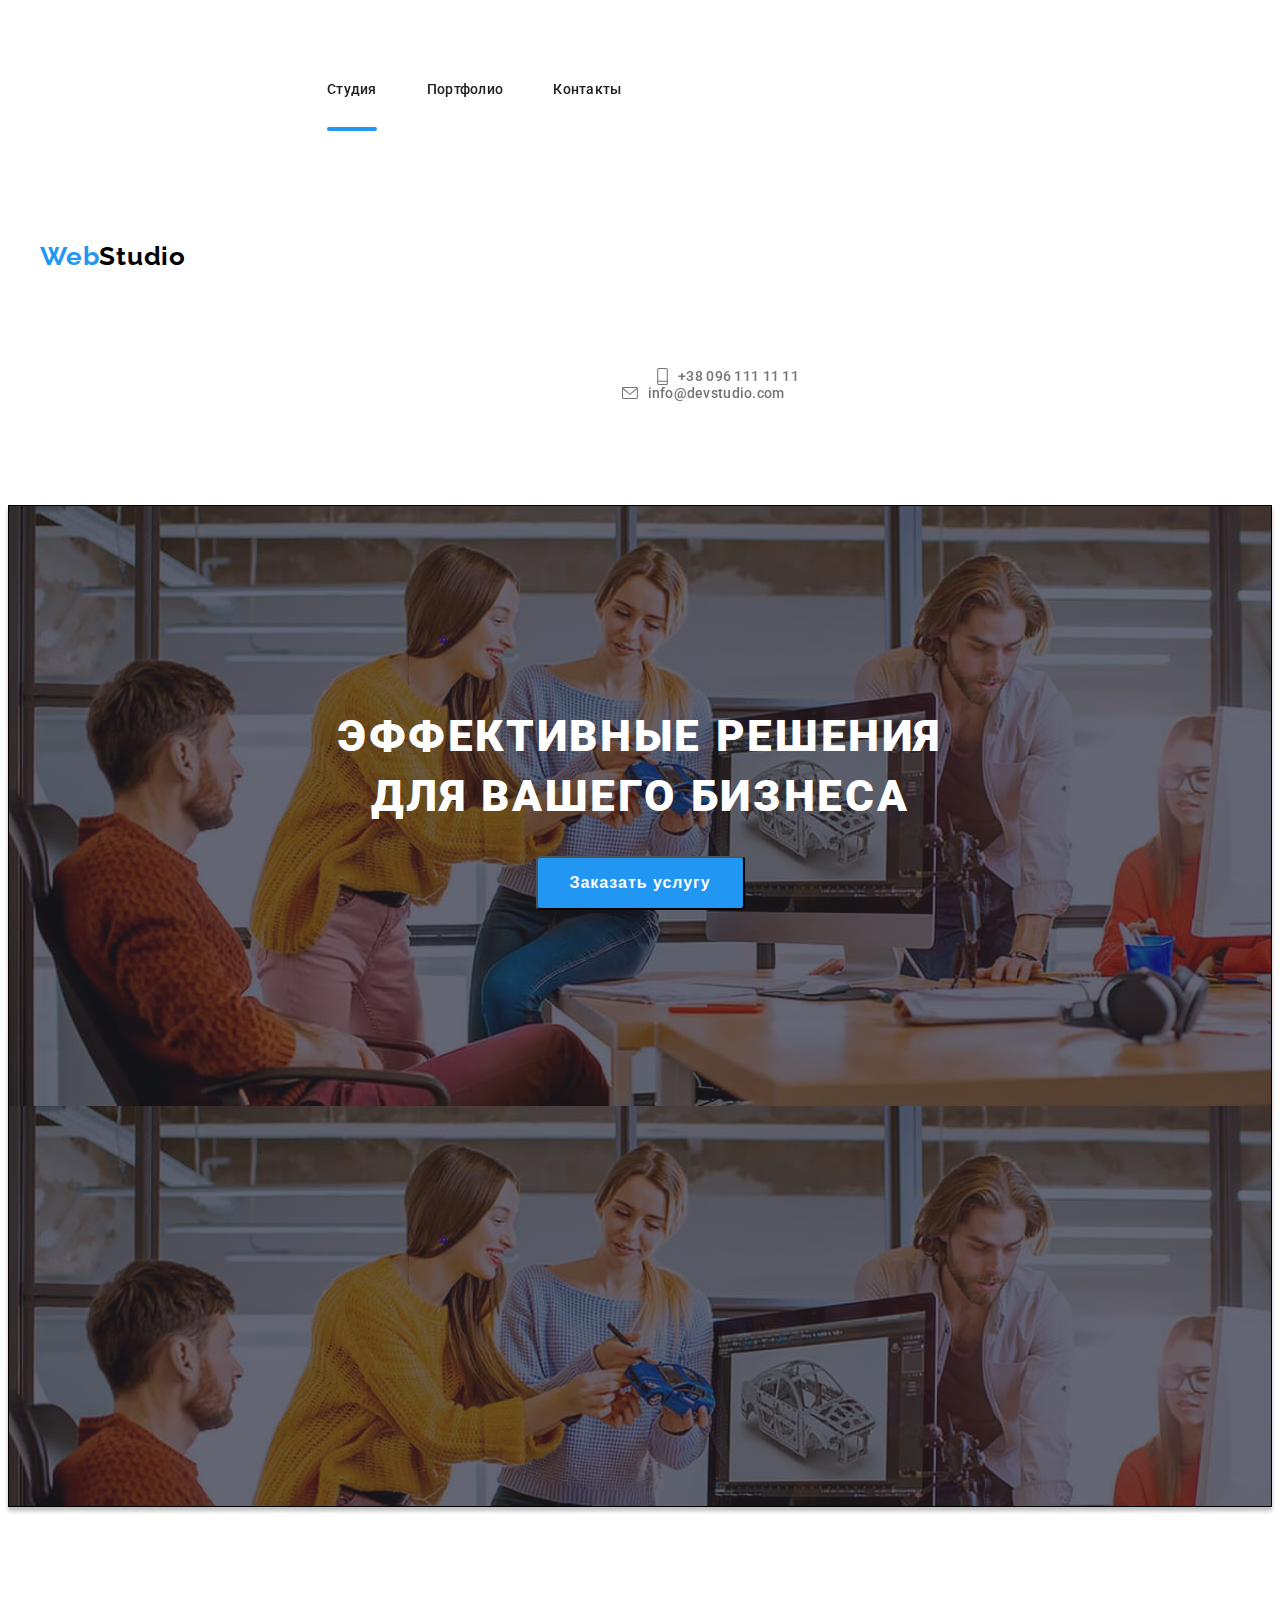
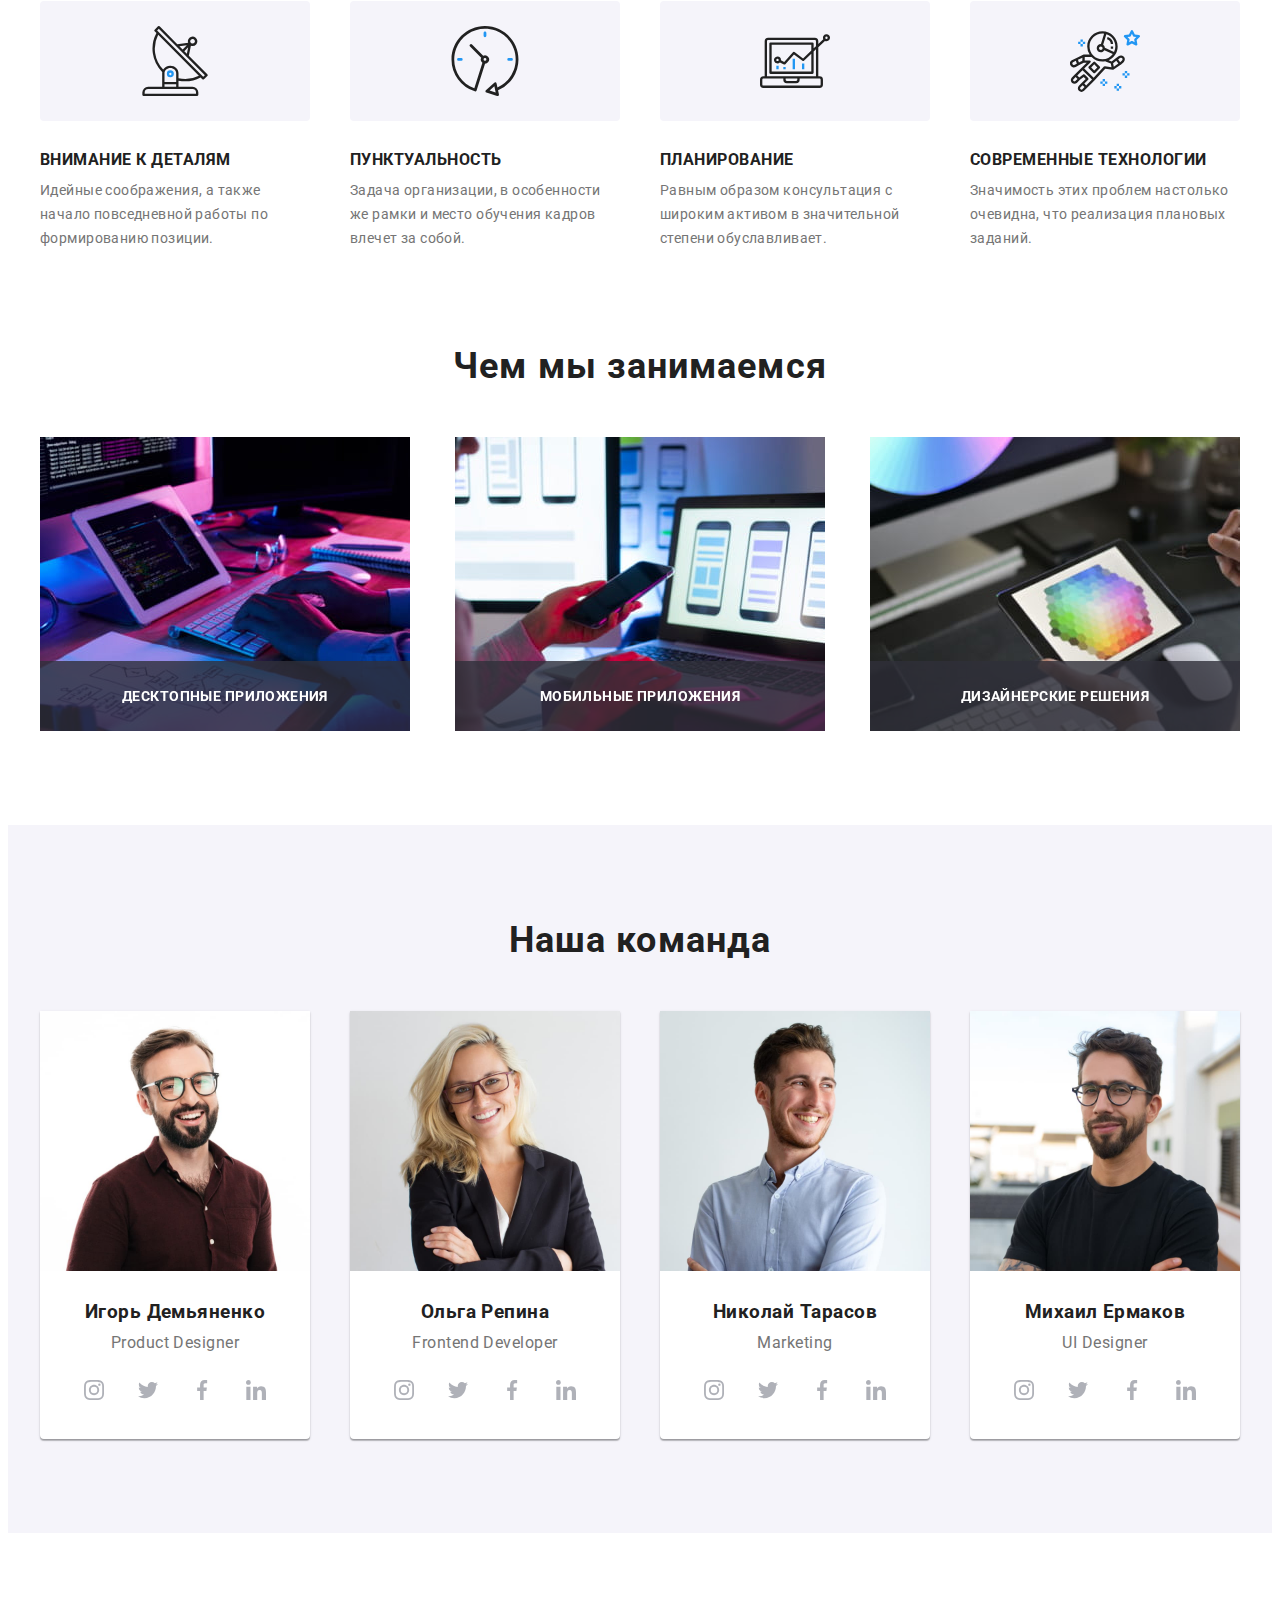
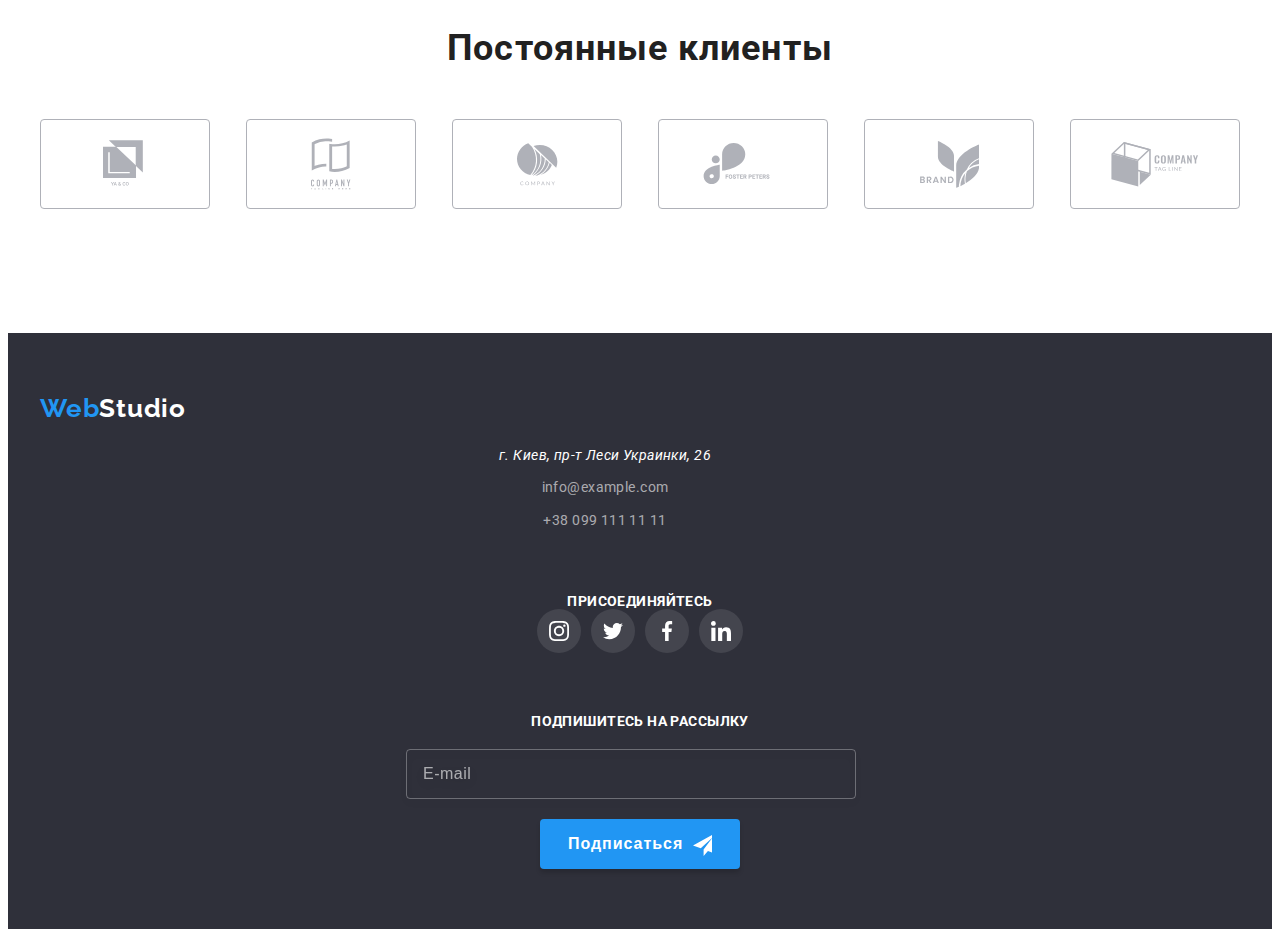
==== commit f86fb536: "create new section" ====
--- a/index.html
+++ b/index.html
@@ -26,53 +26,65 @@
                 <a class="webstudio-logo-header" href="#"
                     >Web<span class="webstudio-black">Studio</span>
                 </a>
-            <nav class="menu">
-                <ul class="list-studio-menu list-no-style">
-                    <li>
-                        <a 
-                            class="link-studio" href="./index.html"
-                            >Студия</a
-                        >
-                    </li>
-                    <li>
-                        <a 
-                            href="./portfolio.html"
-                            >Портфолио</a
-                        >
-                    </li>
-                    <li>
-                        <a 
-                            href="#"
-                            >Контакты</a
-                        >
-                    </li>
-                </ul>
-            </nav>
+                <button 
+                        class="header-button" 
+                        type="button" 
+                        aria-expanded="false" 
+                        aria-controls="header-menu" 
+                        data-menu-button>
+                    <svg aria-label="переключатель моюбильного меню">
+                        <use class="button-close-menu" href="./images/sprite-button-menu.svg#button-close-menu"></use>
+                        <use class="button-open-menu" href="./images/sprite-button-menu.svg#button-open-menu"></use>
+                    </svg>
+                </button>
+            <div class="header-menu" id="header-menu" data-menu>
+                <nav class="menu">
+                    <ul class="list-studio-menu list-no-style">
+                        <li class="list-studio-item">
+                            <a class="link-studio" href="./index.html">Студия</a>
+                        </li>
+                        <li class="list-studio-item">
+                            <a href="./portfolio.html">Портфолио</a>
+                        </li>
+                        <li class="list-studio-item">
+                            <a href="#">Контакты</a>
+                        </li>
+                    </ul>
+                </nav>
                 <ul class="list-studio-contacts list-no-style">
                     <li class="studio-contacts-item">
-                        <a 
-                            class="studio-contacts-link contacts-mail" 
-                            href="malito:info@devstudio.com"
-                        >
+                        <a class="studio-contacts-link contacts-mail" href="malito:info@devstudio.com">
                             <svg class="studio-contacts-icon-mail">
                                 <use href="./images/sprite.svg#mail"></use>
                             </svg>
-                            info@devstudio.com</a
-                        >
+                            info@devstudio.com</a>
                     </li>
                     <li class="studio-contacts-item">
-                        <a 
-                            class="studio-contacts-link contacts-phone" 
-                            href="tel:+380961111111"
-                        >
+                        <a class="studio-contacts-link contacts-phone" href="tel:+380961111111">
                             <svg class="studio-contacts-icon-phone">
                                 <use href="./images/sprite.svg#phone"></use>
                             </svg>
-                            +38 096 111 11 11</a
-                        >
+                            +38 096 111 11 11</a>
                     </li>
                 </ul>
-        </div>
+                <ul class="header-social-links-list list-no-style">
+                    <li class="header-social-links-item">
+                        <a href="#">Instagram</a>
+                    </li>
+                    <li class="header-social-links-item">
+                        <a href="#">Twitter</a>
+                    </li>
+                    <li class="header-social-links-item">
+                        <a href="#">Facebook</a>
+                    </li>
+                    <li class="header-social-links-item">
+                        <a href="#">LinkedIn</a>
+                    </li>
+                </ul>
+            </div>
+
+            </div>
+    
         </header>
         <!-- / site header -->
             <!-- hero -->
@@ -270,12 +282,19 @@
                 <h2 class="heading-team">Наша команда</h2>
                 <ul class="team-list list-no-style">
                     <li class="box-team-card">
+                        <picture>
+                            <source srcset="./images/team/team-1-desktop-x1.jpg 1x, 
+                                            ./images/team/team-1-desktop-x2.jpg 2x"
+                                             media="(min-width: 1200px)">
+                            <source srcset="./images/team/team-1-tablet-x1.jpg 1x, 
+                                            ./images/team/team-1-tablet-x2.jpg 2x" 
+                                    media="(min-width: 768px)">
                         <img 
-                            src="./images/images-page-1/team-1.jpg" 
+                            srcset="./images/team/team-1-mobile-x1.jpg 1x, ./images/team/team-1-mobile-x2.jpg 2x"
+                            src="./images/team/team-1-mobile-x1.jpg" 
                             alt="Игорь Демьяненко" 
-                            width="270" 
-                            height="261"
                         />
+                        </picture>
                         <div class="team-text-card">
                             <h3>Игорь Демьяненко</h3>
                             <p>Product Designer</p>
@@ -327,12 +346,19 @@
                         </div>
                     </li>
                     <li class="box-team-card">
+                        <picture>
+                            <source srcset="./images/team/team-2-desktop-x1.jpg 1x, 
+                                            ./images/team/team-2-desktop-x2.jpg 2x" 
+                                            media="(min-width: 1200px)">
+                            <source srcset="./images/team/team-2-tablet-x1.jpg 1x, 
+                                            ./images/team/team-2-tablet-x2.jpg 2x" 
+                                    media="(min-width: 768px)">
                         <img 
-                            src="./images/images-page-1/team-2.jpg" 
+                            srcset="./images/team/team-2-mobile-x1.jpg 1x, ./images/team/team-2-mobile-x2.jpg 2x"
+                            src="./images/team/team-2-mobile-x1.jpg" 
                             alt="Ольга Репина" 
-                            width="270" 
-                            height="261"
                         />
+                        </picture>
                         <div class="team-text-card">  
                             <h3>Ольга Репина</h3>
                             <p>Frontend Developer</p>
@@ -385,12 +411,19 @@
                         </div>
                     </li>  
                     <li class="box-team-card"> 
+                        <picture>
+                            <source srcset="./images/team/team-3-desktop-x1.jpg 1x, 
+                                            ./images/team/team-3-desktop-x2.jpg 2x" 
+                                    media="(min-width: 1200px)">
+                            <source srcset="./images/team/team-3-tablet-x1.jpg 1x, 
+                                            ./images/team/team-3-tablet-x2.jpg 2x" 
+                                    media="(min-width: 768px)">
                         <img 
-                            src="./images/images-page-1/team-3.jpg" 
+                            srcset="./images/team/team-3-mobile-x1.jpg 1x, ./images/team/team-3-mobile-x2.jpg 2x"
+                            src="./images/team/team-3-mobile-x1.jpg" 
                             alt="Николай Тарасов" 
-                            width="270" 
-                            height="261"
                         />
+                        </picture>
                         <div class="team-text-card">
                             <h3>Николай Тарасов</h3>
                             <p>Marketing</p>
@@ -443,12 +476,19 @@
                         </div>
                     </li>  
                     <li class="box-team-card">
+                        <picture>
+                            <source srcset="./images/team/team-4-desktop-x1.jpg 1x, 
+                                            ./images/team/team-4-desktop-x2.jpg 2x" 
+                                            media="(min-width: 1200px)">
+                            <source srcset="./images/team/team-4-tablet-x1.jpg 1x, 
+                                            ./images/team/team-4-tablet-x2.jpg 2x" 
+                                            media="(min-width: 768px)">
                         <img 
-                            src="./images/images-page-1/team-4.jpg" 
+                            srcset="./images/team/team-4-mobile-x1.jpg 1x, ./images/team/team-4-mobile-x2.jpg 2x"
+                            src="./images/team/team-4-mobile-x1.jpg" 
                             alt="Михаил Ермаков" 
-                            width="270" 
-                            height="261"
                         />
+                        </picture>
                         <div class="team-text-card">
                             <h3>Михаил Ермаков</h3>
                             <p>UI Designer</p>
@@ -651,10 +691,12 @@
                     <form class="follow-form">
                         <input type="text" name="follow" id="follow" placeholder="E-mail">
                         <label for="follow"></label>
+                        <div class="button-wrapper">
                         <button type="submit">Подписаться
                                 <span class="button-icon">
                                 </span>
                         </button>
+                        </div>
                     </form>
                 </div>
             </div>
@@ -676,6 +718,21 @@
               refs.modal.classList.toggle('is-hidden');
             }
           })();
+          (() => {
+                const menuBtnRef = document.querySelector("[data-menu-button]");
+                const mobileMenuRef = document.querySelector("[data-menu]");
+
+                menuBtnRef.addEventListener("click", () => {
+                    const expanded =
+                        menuBtnRef.getAttribute("aria-expanded") === "true" || false;
+
+                    menuBtnRef.classList.toggle("is-open");
+                    menuBtnRef.setAttribute("aria-expanded", !expanded);
+
+                    mobileMenuRef.classList.toggle("is-open");
+                });
+            })();
         </script>
     </body>
-</html>+</html>
+
--- a/css/main.min.css
+++ b/css/main.min.css
@@ -1,2 +1,2 @@
-body{font-family:"Roboto", sans-serif;font-weight:500;font-style:normal;font-size:14px;box-sizing:border-box}.list-no-style{list-style:none;margin:0;padding:0}a{display:block;text-decoration:none}.container{width:1200px;padding:0 15px;margin:0 auto}img{display:block;max-width:100%;height:auto}.svg-icon{width:20px;height:20px}.backdrop{position:fixed;top:0;left:0;width:100%;height:100%;background-color:rgba(0,0,0,0.2);opacity:1;transition:opacity 250ms cubic-bezier(0.4, 0, 0.2, 1)}.backdrop .modal{position:absolute;top:50%;left:50%;transform:translate(-50%, -50%) scale(1);min-width:528px;min-height:581px;background:#fff;box-shadow:0px 1px 3px rgba(0,0,0,0.12),0px 1px 1px rgba(0,0,0,0.14),0px 2px 1px rgba(0,0,0,0.2);border-radius:4px;transition:scale 250ms cubic-bezier(0.4, 0, 0.2, 1);padding:40px}.backdrop.is-hidden{opacity:0;pointer-events:none}.backdrop.is-hidden .modal{transform:translate(-50%, -50%) scale(0.9)}.backdrop h3{font-family:Roboto;font-weight:bold;font-size:20px;line-height:1.15;text-align:center;letter-spacing:0.03em;color:#212121;margin:0;margin-bottom:20px}.form{display:flex;flex-direction:column;width:448px;margin:0 auto}.form input:not([type="checkbox"]){display:block;margin:0;padding:0;margin-top:4px;height:40px;width:100%;border:1px solid rgba(33,33,33,0.2);border-radius:4px;cursor:pointer;padding-left:42px}.form label{font-weight:normal;font-size:12px;line-height:1.167;letter-spacing:0.01em;color:#757575}.form .form-label{margin-bottom:10px}.form .form-label svg{position:absolute;top:50%;left:15px;transform:translateY(-50%);width:18px;height:18px}.form .form-label .form-input-wrapper{display:block;position:relative}.form .form-label .form-input-wrapper:focus-within>.form-icon{fill:#2196f3;transition:250ms cubic-bezier(0.4, 0, 0.2, 1)}.form .form-label .form-input-wrapper:focus-within>.form-input{border:1px solid #2196f3;outline:none;transition:250ms cubic-bezier(0.4, 0, 0.2, 1)}.form .form-textarea{margin-bottom:20px}.form .form-textarea textarea{display:block;margin:0;padding:0;margin-top:4px;height:120px;width:100%;border:1px solid rgba(33,33,33,0.2);border-radius:4px;resize:none;padding:12px 16px}.form-label-checkbox{display:inline-flex;align-items:center;align-self:center;margin-bottom:30px}.form-label-checkbox .form-input-checkbox{position:absolute;width:1px;height:1px;margin:-1px;border:0;padding:0;clip:rect(0 0 0 0);overflow:hidden}.form-label-checkbox .form-input-checkbox:checked+.form-icon-checkbox{background-color:#2196f3;background-image:url(../images/modal-form-icon-check.svg);background-origin:border-box}.form-label-checkbox .form-icon-checkbox{display:block;width:16px;height:15px;border:2px solid #212121;border-radius:4px;margin-right:9px}.form-label-checkbox .form-input-checkbox:focus+.form-icon-checkbox{border-color:#2196f3}.form-label-checkbox .form-text-checkbox{display:flex;font-weight:normal;font-size:14px;line-height:1.714;letter-spacing:0.03em;color:#757575;margin:0}.form-label-checkbox .form-text-checkbox a{color:#2196f3;text-decoration:underline;margin-left:9px}.btn-close-modal{position:absolute;right:0;top:0;display:flex;justify-content:center;align-items:center;border-radius:50%;background-color:#fff;border:1px solid rgba(0,0,0,0.1);box-sizing:border-box;width:30px;height:30px;margin-top:8px;margin-right:8px;cursor:pointer}.btn-close-modal:hover,.btn-close-modal:focus,.btn-close-modal:active{fill:#2196f3;transition:250ms cubic-bezier(0.4, 0, 0.2, 1)}.btn-close-modal svg{width:11px;height:11px}.btn-submit-modal{align-self:center;width:200px;height:50px;background:#2196f3;box-shadow:0px 4px 4px rgba(0,0,0,0.15);border-radius:4px;cursor:pointer;font-weight:bold;font-size:16px;line-height:1.875;letter-spacing:0.06em;color:#fff;border:none;outline:none}header{background-color:#fff}header .container{display:flex;align-items:center}header .webstudio-logo-header{font-family:Raleway;font-style:normal;font-weight:bold;font-size:26px;line-height:1.192;letter-spacing:0.03em;color:#2196f3;margin-right:93px;padding:0}header .menu{display:flex;align-items:center}header .menu .list-studio-menu{display:flex}header .menu .list-studio-menu li:not(:last-child){margin-right:50px}header .menu .list-studio-menu .link-studio{position:relative}header .menu .list-studio-menu .link-studio::after{content:"";display:block;position:absolute;bottom:0;left:0;width:100%;height:4px;background:#2196f3;border-radius:2px}header .menu .list-studio-menu .link-studio:visited{color:#2196f3}header a{padding-top:32px;padding-bottom:32px;line-height:1.333;letter-spacing:0.02em;color:#212121;transition:250ms cubic-bezier(0.4, 0, 0.2, 1)}header a:hover,header a:active,header a:focus{color:#2196f3}.list-studio-contacts{display:flex;margin-left:auto}.list-studio-contacts .studio-contacts-item{display:flex;justify-content:center;align-items:center;margin:0 auto}.list-studio-contacts a{display:flex;align-items:center;line-height:1.143;letter-spacing:0.02em;color:#757575}.list-studio-contacts a.contacts-mail{margin-right:50px}.list-studio-contacts a:hover svg,.list-studio-contacts a:focus svg{fill:#2196f3;transition:250ms cubic-bezier(0.4, 0, 0.2, 1)}.list-studio-contacts a .studio-contacts-icon-mail{width:16px;height:12px;margin-right:10px;fill:#757575}.list-studio-contacts a .studio-contacts-icon-phone{width:11px;height:17px;margin-right:10px;fill:#757575}.webstudio-black{color:#000}.hero{margin:0 auto;background-color:#2f303a;padding-top:200px;padding-bottom:200px;border:1px solid #000000;box-shadow:0px 4px 4px rgba(0,0,0,0.25)}.hero .hero-box{margin:0 auto;width:696px}.hero .hero-box .hero-heading{margin:0;font-weight:900;font-size:44px;line-height:1.364;text-align:center;letter-spacing:0.06em;text-transform:uppercase;color:#fff;margin:0 auto}.hero .hero-btn{display:flex;margin:0 auto;padding-top:30px}.hero .hero-btn .hero-button{font-weight:bold;font-size:16px;line-height:1.875;letter-spacing:0.06em;align-items:center;text-align:center;background-color:#2196f3;color:#fff;cursor:pointer;border-radius:4px;min-width:200px;min-height:50px;padding:10px 32px;margin:0 auto;display:flex}.overlay{content:"";max-width:1600px;margin-left:auto;margin-right:auto;background-image:linear-gradient(to right, rgba(47,48,58,0.4), rgba(47,48,58,0.4)),url("../images/Overlay.jpg");background-repeat:no-repeat;background-size:cover;background-position:center}.advantage .advantage-list{display:flex;padding:0;margin:0;justify-content:space-between;padding-top:94px;padding-bottom:94px}.advantage .advantage-list li:not(:last-child){margin-right:30px}.advantage .advantage-list .advantage-icon-list{display:inline-flex;align-items:center;width:270px;height:120px;background:#f5f4fa;border-radius:4px;margin-bottom:30px}.advantage .advantage-list .advantage-icon{width:70px;height:70px;margin:0 auto}.advantage .advantage-list .advantage-heading{font-weight:bold;line-height:1.143;letter-spacing:0.03em;text-transform:uppercase;color:#212121;width:270px;min-height:16px;margin:0;margin-bottom:10px}.advantage .advantage-list .advantage-text{font-weight:normal;line-height:1.714;letter-spacing:0.03em;color:#757575;width:270px;min-height:75px;margin:0}.activities{padding-bottom:94px}.activities .activities-heading{font-weight:bold;font-size:36px;line-height:1.167;text-align:center;letter-spacing:0.03em;color:#212121;margin-bottom:50px;margin-top:0}.activities ul{display:flex;justify-content:space-between}.activities ul .activities-thumb{position:relative}.activities ul .activities-thumb .activities-thumb-text{display:flex;align-items:center;justify-content:center;width:370px;height:70px;background:rgba(47,48,58,0.8);font-weight:bold;font-size:14px;line-height:1.143;text-align:center;letter-spacing:0.03em;text-transform:uppercase;color:#fff;position:absolute;bottom:0}.team{display:flex;margin:0 auto;background-color:#f5f4fa;padding-top:94px;padding-bottom:94px}.team .heading-team{margin:0;font-weight:bold;font-size:36px;line-height:1.167;text-align:center;letter-spacing:0.03em;color:#212121;margin-bottom:50px}.team .team-list{display:flex;justify-content:space-between}.team .team-list .box-team-card{background-color:#fff;box-shadow:0px 1px 3px rgba(0,0,0,0.12),0px 1px 1px rgba(0,0,0,0.14),0px 2px 1px rgba(0,0,0,0.2);border-radius:0px 0px 4px 4px}.team .team-list .team-text-card{padding:30px;font-size:16px;line-height:1.186;text-align:center;letter-spacing:0.03em}.team .team-list .team-text-card h3{margin:0;color:#212121}.team .team-list .team-text-card p{margin:0;font-weight:normal;color:#757575;margin-top:10px}.team .team-list .team-text-card .team-list-icon{display:flex;justify-content:space-between}.team .team-list .team-text-card .team-list-icon .team-list-link{display:flex;justify-content:center;align-items:center;border-radius:50%;background-color:#fff;width:44px;height:44px;margin-top:16px}.team .team-list .team-text-card .team-list-icon .team-list-link svg{fill:#afb1b8}.team .team-list .team-text-card .team-list-icon .team-list-link:hover,.team .team-list .team-text-card .team-list-icon .team-list-link:focus{background-color:#2196f3;transition:250ms cubic-bezier(0.4, 0, 0.2, 1)}.team .team-list .team-text-card .team-list-icon .team-list-link:hover svg,.team .team-list .team-text-card .team-list-icon .team-list-link:focus svg{fill:#fff;transition:250ms cubic-bezier(0.4, 0, 0.2, 1)}.clients{padding-bottom:94px}.clients .clients-heading{font-family:Roboto;font-weight:bold;font-size:36px;line-height:1.167;text-align:center;letter-spacing:0.03em;color:#212121;margin:0;padding-top:94px;margin-bottom:50px}.clients ul{display:flex;justify-content:space-between}.clients ul li:not(:last-child){margin-right:30px}.clients-item-logos{display:flex;justify-content:center;align-items:center;width:170px;height:90px;border:1px solid #afb1b8;box-sizing:border-box;border-radius:4px;margin:0 auto;fill:#afb1b8}.clients-item-logos:hover,.clients-item-logos:focus{border:1px solid #2196f3;fill:#2196f3;transition:250ms cubic-bezier(0.4, 0, 0.2, 1)}.clients-item-logos .clients-logo-1{width:44px;height:49px}.clients-item-logos .clients-logo-2{width:40px;height:52px}.clients-item-logos .clients-logo-3{width:41px;height:43px}.clients-item-logos .clients-logo-4{width:80px;height:42px}.clients-item-logos .clients-logo-5{width:59px;height:47px}.clients-item-logos .clients-logo-6{width:88px;height:45px}.footer{display:flex;margin:0 auto;align-items:center;background-color:#2f303a;padding-top:60px;padding-bottom:60px}.footer .container{display:flex;align-items:baseline;justify-content:space-between}.footer h3{font-family:Roboto;font-weight:bold;font-size:14px;line-height:1.143;letter-spacing:0.03em;text-transform:uppercase;color:#fff;margin:0}.footer-contacts{margin-right:70px}.footer-contacts .logo{margin-bottom:20px}.footer-contacts .logo a.webstudio-logo-footer{font-family:Raleway;font-weight:bold;font-size:26px;line-height:1.192;letter-spacing:0.03em;color:#2196f3;width:145px;min-height:31px}.footer-contacts .logo .webstudio-white{color:#fff}.footer-contacts .footer-item-contacts li:not(:last-child){margin-bottom:9px}.footer-contacts .footer-item-contacts a{font-weight:normal;line-height:1.714;letter-spacing:0.03em;color:rgba(255,255,255,0.6)}.footer-contacts .footer-item-contacts a:hover,.footer-contacts .footer-item-contacts a:active,.footer-contacts .footer-item-contacts a:focus{color:#2196f3;transition:250ms cubic-bezier(0.4, 0, 0.2, 1)}.footer-contacts .address{font-style:normal;font-weight:normal;line-height:1.714;letter-spacing:0.03em;color:#fff;margin-bottom:9px}.footer-list-icons{display:flex;justify-content:space-between;width:206px;margin:0}.footer-list-icons .footer-item-icon{display:flex;justify-content:center;align-items:center;border-radius:50%;background-color:rgba(255,255,255,0.1);width:44px;height:44px;margin-top:20px}.footer-list-icons .footer-item-icon:hover,.footer-list-icons .footer-item-icon:focus{background-color:#2196f3;transition:250ms cubic-bezier(0.4, 0, 0.2, 1)}.footer-list-icons .footer-item-icon .footer-icon{fill:#fff;width:20px;height:20px}.footer-follow{margin-left:93px;justify-content:flex-end}.follow-form{margin-top:20px}.follow-form input{width:358px;height:50px;border:1px solid rgba(255,255,255,0.3);box-sizing:border-box;filter:drop-shadow(0px 4px 4px rgba(0,0,0,0.15));border-radius:4px;background-color:inherit;color:rgba(255,255,255,0.6);padding-left:16px;margin-right:12px}.follow-form input::placeholder{font-weight:normal;font-size:16px;line-height:1.25;display:flex;align-items:center;letter-spacing:0.03em;color:rgba(255,255,255,0.6)}.follow-form button{display:inline-flex;align-items:center;padding:10px 28px;width:200px;height:50px;background:#2196f3;box-shadow:0px 4px 4px rgba(0,0,0,0.15);border-radius:4px;cursor:pointer;font-weight:bold;font-size:16px;line-height:1.875;letter-spacing:0.06em;color:#fff;border:none;outline:none}.follow-form button .button-icon{display:block;width:24px;height:24px;margin-left:10px;background-image:url(../images/footer-button-send.svg)}.header-portfolio{border:1px solid #ececec}.header-portfolio .link-portfolio{position:relative}.header-portfolio .link-portfolio::after{content:"";display:block;position:absolute;bottom:0;left:0;width:100%;height:4px;background:#2196f3;border-radius:2px}.portfolio{display:flex;margin:0 auto;margin-top:94px}.btn-portfolio{display:flex;align-items:center;margin:0 auto;width:611px;height:54px}.btn-portfolio ul{display:flex;margin:0 auto;justify-content:space-between;align-items:flex-start}.btn-portfolio li{padding-right:8px}.btn-portfolio li .btn-menu{background:#f5f4fa;font-size:16px;line-height:1.625;text-align:center;letter-spacing:0.03em;color:#212121;cursor:pointer;border-radius:4px;border:0px}.btn-portfolio li .btn-menu:hover,.btn-portfolio li .btn-menu:active,.btn-portfolio li .btn-menu:focus{color:#fff;background-color:#2196f3;box-shadow:0px 3px 1px rgba(0,0,0,0.1),0px 1px 2px rgba(0,0,0,0.08),0px 2px 2px rgba(0,0,0,0.12);transition:250ms cubic-bezier(0.4, 0, 0.2, 1)}.btn-portfolio li .btn-menu-all{width:73px;min-height:38px}.btn-portfolio li .btn-menu-site{width:128px;min-height:38px}.btn-portfolio li .btn-menu-app{width:145px;min-height:38px}.btn-portfolio li .btn-menu-design{width:103px;min-height:38px}.btn-portfolio li .btn-menu-marketing{width:130px;min-height:38px}.menu-portfolio{display:flex;align-items:center;margin:0 auto;margin-top:34px;margin-bottom:89px}.menu-portfolio .container-card{margin-left:0;margin-right:0}.menu-portfolio .container-card .menu-list-portfolio{display:flex;flex-wrap:wrap;margin-right:calc(-1 * $indent-portfolio);margin-bottom:calc(-1 * $indent-portfolio)}.menu-portfolio .container-card .menu-list-portfolio li{flex-basis:calc(100% / 3 - $indent-portfolio);margin-right:30px;margin-bottom:30px}.menu-portfolio .container-card .menu-list-portfolio .box-portfolio{background-color:#fff;border:1px solid #eee}.menu-portfolio .container-card .menu-list-portfolio .box-portfolio .box-portfolio-link:hover,.menu-portfolio .container-card .menu-list-portfolio .box-portfolio .box-portfolio-link:focus{box-sizing:border-box;box-shadow:0px 1px 1px rgba(0,0,0,0.12),0px 4px 4px rgba(0,0,0,0.06),1px 4px 6px rgba(0,0,0,0.16);transition:250ms cubic-bezier(0.4, 0, 0.2, 1)}.menu-portfolio .container-card .menu-list-portfolio .portfolio-text-card{padding-top:24px;padding-right:24px;padding-left:24px;padding-bottom:20px}.menu-portfolio .container-card .menu-list-portfolio .portfolio-text-card h2{font-weight:bold;font-size:18px;line-height:2;letter-spacing:0.06em;color:#212121;margin:0}.menu-portfolio .container-card .menu-list-portfolio .portfolio-text-card p{font-size:16px;line-height:1.875;letter-spacing:0.03em;color:#757575;margin:0;margin-top:4px}.portfolio-thumb{position:relative;overflow:hidden;transition:transform 250ms cubic-bezier(0.4, 0, 0.2, 1)}.portfolio-thumb .portfolio-info-thumb{display:inline-block;position:absolute;bottom:0;left:0;padding:63px 24px 63px 24px;width:100%;height:100%;background:rgba(33,150,243,0.9);font-weight:normal;font-size:18px;line-height:1.556;letter-spacing:0.03em;color:#fff;transform:translateY(100%);transition:transform 250ms cubic-bezier(0.4, 0, 0.2, 1)}.box-portfolio-link:hover .portfolio-info-thumb,.box-portfolio-link:focus .portfolio-info-thumb{transform:translateY(0);transition:transform 250ms cubic-bezier(0.4, 0, 0.2, 1)}.link-portfolio:visited{color:#2196f3}
+body{font-family:"Roboto", sans-serif;font-weight:500;font-style:normal;font-size:14px;box-sizing:border-box}.list-no-style{list-style:none;margin:0;padding:0}a{display:block;text-decoration:none}.container{padding:0 15px;margin:0 auto;width:480px}@media screen and (min-width: 768px){.container{width:768px}}@media screen and (min-width: 1200px){.container{width:1200px}}img{display:block;max-width:100%;height:auto}.svg-icon{width:20px;height:20px}.backdrop{position:fixed;top:0;left:0;width:100%;height:100%;background-color:rgba(0,0,0,0.2);opacity:1;transition:opacity 250ms cubic-bezier(0.4, 0, 0.2, 1);overflow-y:scroll}.backdrop .modal{position:absolute;top:50%;left:50%;transform:translate(-50%, -50%) scale(1);min-width:450px;min-height:609px;background:#fff;box-shadow:0px 1px 3px rgba(0,0,0,0.12),0px 1px 1px rgba(0,0,0,0.14),0px 2px 1px rgba(0,0,0,0.2);border-radius:4px;transition:scale 250ms cubic-bezier(0.4, 0, 0.2, 1);padding:40px}@media screen and (min-width: 1200px){.backdrop .modal{min-width:528px;min-height:581px}}.backdrop.is-hidden{opacity:0;pointer-events:none}.backdrop.is-hidden .modal{transform:translate(-50%, -50%) scale(0.9)}.backdrop h3{font-family:Roboto;font-weight:bold;font-size:20px;line-height:1.5;text-align:center;letter-spacing:0.03em;color:#212121;margin:0;margin-bottom:12px}@media screen and (min-width: 1200px){.backdrop h3{font-size:20px;line-height:1.15;margin-bottom:20px}}.form{display:flex;flex-direction:column;width:370px;height:342px;margin:0 auto}@media screen and (min-width: 1200px){.form{width:448px}}.form input:not([type="checkbox"]){display:block;margin:0;padding:0;margin-top:4px;height:40px;width:100%;border:1px solid rgba(33,33,33,0.2);border-radius:4px;cursor:pointer;padding-left:42px}.form label{font-weight:normal;font-size:12px;line-height:1.167;letter-spacing:0.01em;color:#757575}.form .form-label{margin-bottom:10px}.form .form-label svg{position:absolute;top:50%;left:15px;transform:translateY(-50%);width:18px;height:18px}.form .form-label .form-input-wrapper{display:block;position:relative}.form .form-label .form-input-wrapper:focus-within>.form-icon{fill:#2196f3;transition:250ms cubic-bezier(0.4, 0, 0.2, 1)}.form .form-label .form-input-wrapper:focus-within>.form-input{border:1px solid #2196f3;outline:none;transition:250ms cubic-bezier(0.4, 0, 0.2, 1)}.form .form-textarea{margin-bottom:20px}.form .form-textarea textarea{display:block;margin:0;padding:0;margin-top:4px;height:120px;width:100%;border:1px solid rgba(33,33,33,0.2);border-radius:4px;resize:none;padding:12px 16px}.form-label-checkbox{display:inline-flex;align-items:center;align-self:center;margin-bottom:30px}.form-label-checkbox .form-input-checkbox{position:absolute;width:1px;height:1px;margin:-1px;border:0;padding:0;clip:rect(0 0 0 0);overflow:hidden}.form-label-checkbox .form-input-checkbox:checked+.form-icon-checkbox{background-color:#2196f3;background-image:url(../images/modal-form-icon-check.svg);background-origin:border-box}.form-label-checkbox .form-icon-checkbox{display:block;width:16px;height:15px;border:2px solid #212121;border-radius:4px;margin-right:9px}.form-label-checkbox .form-input-checkbox:focus+.form-icon-checkbox{border-color:#2196f3}.form-label-checkbox .form-text-checkbox{display:flex;font-weight:normal;font-size:12px;line-height:1.167;letter-spacing:0.03em;color:#757575;margin:0}@media screen and (min-width: 1200px){.form-label-checkbox .form-text-checkbox{font-size:14px;line-height:1.714}}.form-label-checkbox .form-text-checkbox a{color:#2196f3;text-decoration:underline;margin-left:4px}@media screen and (min-width: 1200px){.form-label-checkbox .form-text-checkbox a{margin-left:9px}}.btn-close-modal{position:absolute;right:0;top:0;display:flex;justify-content:center;align-items:center;border-radius:50%;background-color:#fff;border:1px solid rgba(0,0,0,0.1);box-sizing:border-box;width:30px;height:30px;margin-top:8px;margin-right:8px;cursor:pointer}.btn-close-modal:hover,.btn-close-modal:focus,.btn-close-modal:active{fill:#2196f3;transition:250ms cubic-bezier(0.4, 0, 0.2, 1)}.btn-close-modal svg{width:11px;height:11px}.btn-submit-modal{align-self:center;width:200px;height:50px;background:#2196f3;box-shadow:0px 4px 4px rgba(0,0,0,0.15);border-radius:4px;cursor:pointer;font-weight:bold;font-size:16px;line-height:1.875;letter-spacing:0.06em;color:#fff;border:none;outline:none}.header-button{display:inline-flex;border:none;margin:0;padding:0;background-color:transparent;cursor:pointer}.header-button:hover .button-close-menu,.header-button:hover .button-open-menu{fill:#2196f3;transition:250ms cubic-bezier(0.4, 0, 0.2, 1)}.header-button:focus-within>.button-close-menu,.header-button:focus-within>.button-open-menu{fill:#2196f3}.header-button svg{width:40px;height:40px}.header-button .button-close-menu{display:none}.header-button.is-open .button-close-menu{display:block}.header-button.is-open .button-open-menu{display:none}@media screen and (min-width: 768px){.header-button{display:none}}@media screen and (min-width: 1200px){.header-button{display:none}}header{border-bottom:none;background-color:#fff}header .container{display:flex;align-items:center}@media screen and (max-width: 767px){header .container{position:relative;justify-content:space-between;padding:0 15px;height:60px}}header .webstudio-logo-header{font-family:Raleway;font-weight:bold;font-size:24px;line-height:1.167;letter-spacing:0.03em;color:#2196f3;padding:0}@media screen and (min-width: 768px){header .webstudio-logo-header{margin-right:88px}}@media screen and (min-width: 1200px){header .webstudio-logo-header{margin-right:93px;font-size:26px;line-height:1.192}}header .webstudio-logo-header .webstudio-black{color:#000}@media screen and (min-width: 768px){.menu{display:flex;align-items:center}}@media screen and (min-width: 768px){.menu .list-studio-menu{display:flex}}@media screen and (min-width: 768px){.menu .list-studio-menu li:not(:last-child){margin-right:50px}}.header-menu{display:flex;padding:40px 48px;z-index:100}.header-menu.is-open{display:block}@media screen and (max-width: 767px){.header-menu{display:none;position:absolute;top:100%;left:0;width:100%;background-color:#fff}}.list-studio-menu{margin-bottom:302px}.list-studio-menu a{font-size:40px;line-height:1.175;text-align:left;letter-spacing:0.02em;color:#212121}@media screen and (min-width: 768px){.list-studio-menu a{margin-bottom:0;padding-top:32px;padding-bottom:32px;font-size:14px;line-height:1.333;text-align:center}}.list-studio-menu a:hover,.list-studio-menu a:active,.list-studio-menu a:focus{color:#2196f3;transition:color 250ms cubic-bezier(0.4, 0, 0.2, 1)}.list-studio-menu li:not(:last-child){margin-bottom:32px}@media screen and (min-width: 768px){.list-studio-menu li:not(:last-child) .link-studio{position:relative}.list-studio-menu li:not(:last-child) .link-studio::after{content:"";display:block;position:absolute;bottom:0;left:0;width:100%;height:4px;background:#2196f3;border-radius:2px}}.list-studio-menu li:not(:last-child) .link-studio:visited{color:#2196f3}.list-studio-contacts{display:flex;flex-direction:column-reverse;margin-bottom:64px}@media screen and (min-width: 1200px){.list-studio-contacts{display:flex;margin-left:auto}}@media screen and (min-width: 1200px){.list-studio-contacts .studio-contacts-item{display:flex;justify-content:center;align-items:center;margin:0 auto}}@media screen and (min-width: 1200px){.list-studio-contacts a{display:flex;align-items:center;line-height:1.143;letter-spacing:0.02em;color:#757575}.list-studio-contacts a.contacts-mail{margin-right:50px}.list-studio-contacts a:hover svg,.list-studio-contacts a:focus svg{fill:#2196f3;transition:250ms cubic-bezier(0.4, 0, 0.2, 1)}}@media screen and (max-width: 767px){.contacts-phone{font-size:34px;line-height:1.176;letter-spacing:0.02em;color:#2196f3;margin-bottom:32px}}@media screen and (max-width: 767px){.contacts-mail{font-size:24px;line-height:1.167;letter-spacing:0.02em;color:#757575}}.studio-contacts-icon-mail{display:none}@media screen and (min-width: 768px){.studio-contacts-icon-mail{display:none}}@media screen and (min-width: 1200px){.studio-contacts-icon-mail{display:flex;width:16px;height:12px;margin-right:10px;fill:#757575}}.studio-contacts-icon-phone{display:none}@media screen and (min-width: 768px){.studio-contacts-icon-phone{display:none}}@media screen and (min-width: 1200px){.studio-contacts-icon-phone{display:flex;width:11px;height:17px;margin-right:10px;fill:#757575}}@media screen and (max-width: 767px){.header-social-links-list{display:flex}}@media screen and (max-width: 767px){.header-social-links-list .header-social-links-item:not(:last-child){border-right:1px solid rgba(33,33,33,0.2);padding-right:10px;margin-right:10px}.header-social-links-list .header-social-links-item a{font-size:18px;line-height:1.222;letter-spacing:0.02em;color:#2196f3}}@media screen and (min-width: 768px){.header-social-links-list{display:none}}@media screen and (min-width: 1200px){.header-social-links-list{display:none}}.hero{margin:0 auto;background-color:#2f303a;padding-top:118px;padding-bottom:118px;border:1px solid #000000;box-shadow:0px 4px 4px rgba(0,0,0,0.25)}@media screen and (min-width: 1200px){.hero{padding-top:200px;padding-bottom:200px}}.hero .hero-box{margin:0 auto;width:360px;height:84px}@media screen and (min-width: 1200px){.hero .hero-box{width:696px;height:120px}}.hero .hero-box .hero-heading{font-weight:900;font-size:26px;line-height:1.615;text-align:center;letter-spacing:0.06em;text-transform:uppercase;color:#fff;margin:0 auto}@media screen and (min-width: 1200px){.hero .hero-box .hero-heading{font-size:44px;line-height:1.364}}.hero .hero-btn{display:flex;margin:0 auto;padding-top:30px}.hero .hero-btn .hero-button{font-weight:bold;font-size:16px;line-height:1.875;letter-spacing:0.06em;align-items:center;text-align:center;background-color:#2196f3;color:#fff;cursor:pointer;border-radius:4px;min-width:200px;min-height:50px;padding:10px 32px;margin:0 auto;display:flex}.overlay{margin-left:auto;margin-right:auto;max-width:480px;min-height:400px}@media screen and (min-width: 768px){.overlay{max-width:768px;min-height:400px}}@media screen and (min-width: 1200px){.overlay{max-width:1600px;min-height:600px}}@media screen and (max-width: 1199px){.hero{background-image:linear-gradient(to right, rgba(47,48,58,0.4), rgba(47,48,58,0.4)),url("../../images/overlay/overlay-480-x1.jpg");background-repeat:no-repeat;background-size:cover;background-position:center}}@media screen and (min-device-pixel-ratio: 2) and (max-width: 1199px), screen and (-webkit-min-device-pixel-ratio: 2) and (max-width: 1199px), screen and (-o-min-device-pixel-ratio: 2 / 1) and (max-width: 1199px), screen and (min-resolution: 192dpi) and (max-width: 1199px), screen and (min-resolution: 2dppx) and (max-width: 1199px){.hero{background-image:linear-gradient(to right, rgba(47,48,58,0.4), rgba(47,48,58,0.4)),url("../../images/overlay/overlay-480-x2.jpg")}}@media screen and (min-width: 768px){.hero{background-image:linear-gradient(to right, rgba(47,48,58,0.4), rgba(47,48,58,0.4)),url("../../images/overlay/overlay-768-x1.jpg")}}@media screen and (min-device-pixel-ratio: 2) and (min-width: 768px), screen and (-webkit-min-device-pixel-ratio: 2) and (min-width: 768px), screen and (-o-min-device-pixel-ratio: 2 / 1) and (min-width: 768px), screen and (min-resolution: 192dpi) and (min-width: 768px), screen and (min-resolution: 2dppx) and (min-width: 768px){.hero{background-image:linear-gradient(to right, rgba(47,48,58,0.4), rgba(47,48,58,0.4)),url("../../images/overlay/overlay-768-x2.jpg")}}@media screen and (min-width: 1200px){.hero{background-image:linear-gradient(to right, rgba(47,48,58,0.4), rgba(47,48,58,0.4)),url("../../images/overlay/overlay-1600-x1.jpg")}}@media screen and (min-device-pixel-ratio: 2) and (min-width: 1200px), screen and (-webkit-min-device-pixel-ratio: 2) and (min-width: 1200px), screen and (-o-min-device-pixel-ratio: 2 / 1) and (min-width: 1200px), screen and (min-resolution: 192dpi) and (min-width: 1200px), screen and (min-resolution: 2dppx) and (min-width: 1200px){.hero{background-image:linear-gradient(to right, rgba(47,48,58,0.4), rgba(47,48,58,0.4)),url("../../images/overlay/overlay-1600-x2.jpg")}}.advantage .advantage-list{padding:0;margin:0 auto;padding-top:60px;padding-bottom:60px}@media screen and (min-width: 768px){.advantage .advantage-list{display:flex;flex-wrap:wrap}}@media screen and (min-width: 768px) and (min-width: 1200px){.advantage .advantage-list{justify-content:space-between;padding-top:94px;padding-bottom:94px}}@media screen and (max-width: 767px){.advantage .advantage-list .advantage-item:not(:last-child){margin-bottom:30px}}@media screen and (min-width: 768px) and (max-width: 1199px){.advantage .advantage-list .advantage-item:not(:nth-last-child(-n+2)){margin-bottom:30px}}@media screen and (min-width: 768px) and (max-width: 1199px){.advantage .advantage-list .advantage-item:nth-last-child(even){margin-right:30px}}.advantage .advantage-list .advantage-icon-list{display:inline-flex;align-items:center;width:450px;height:120px;background:#f5f4fa;border-radius:4px;margin-bottom:30px}@media screen and (min-width: 768px){.advantage .advantage-list .advantage-icon-list{width:354px}}@media screen and (min-width: 1200px){.advantage .advantage-list .advantage-icon-list{width:270px}}.advantage .advantage-list .advantage-icon{width:70px;height:70px;margin:0 auto}.advantage .advantage-list .advantage-heading{text-align:center;font-weight:bold;line-height:1.143;letter-spacing:0.03em;text-transform:uppercase;color:#212121;width:450px;min-height:16px;margin:0;margin-bottom:10px}@media screen and (min-width: 768px){.advantage .advantage-list .advantage-heading{text-align:left;width:354px}}@media screen and (min-width: 1200px){.advantage .advantage-list .advantage-heading{width:270px}}.advantage .advantage-list .advantage-text{font-weight:normal;line-height:1.714;letter-spacing:0.03em;color:#757575;width:450px;min-height:50px;margin:0}@media screen and (min-width: 768px){.advantage .advantage-list .advantage-text{width:354px}}@media screen and (min-width: 1200px){.advantage .advantage-list .advantage-text{width:270px}}.activities{display:none}@media screen and (min-width: 768px){.activities{display:none}}@media screen and (min-width: 1200px){.activities{display:block;padding-bottom:94px}}.activities .activities-heading{font-weight:bold;font-size:36px;line-height:1.167;text-align:center;letter-spacing:0.03em;color:#212121;margin-bottom:50px;margin-top:0}.activities ul{display:flex;justify-content:space-between}.activities ul .activities-thumb{position:relative}.activities ul .activities-thumb .activities-thumb-text{display:flex;align-items:center;justify-content:center;width:370px;height:70px;background:rgba(47,48,58,0.8);font-weight:bold;font-size:14px;line-height:1.143;text-align:center;letter-spacing:0.03em;text-transform:uppercase;color:#fff;position:absolute;bottom:0}.team{margin:0 auto;background-color:#f5f4fa;padding-top:60px;padding-bottom:60px}@media screen and (min-width: 1200px){.team{padding-top:94px;padding-bottom:94px}}.team .heading-team{margin:0;font-weight:bold;font-size:36px;line-height:1.167;text-align:center;letter-spacing:0.03em;color:#212121;margin-bottom:50px}@media screen and (min-width: 768px){.team .team-list{display:flex;flex-wrap:wrap}}@media screen and (min-width: 1200px){.team .team-list{display:flex;justify-content:space-between}}.team .team-list .box-team-card{background-color:#fff;box-shadow:0px 1px 3px rgba(0,0,0,0.12),0px 1px 1px rgba(0,0,0,0.14),0px 2px 1px rgba(0,0,0,0.2);border-radius:0px 0px 4px 4px}@media screen and (min-width: 768px){.team .team-list .box-team-card{width:354px;height:536px}}@media screen and (min-width: 1200px){.team .team-list .box-team-card{width:270px;height:428px}}@media screen and (max-width: 767px){.team .team-list .box-team-card:not(:last-child){margin-bottom:30px}}@media screen and (min-width: 768px) and (max-width: 1199px){.team .team-list .box-team-card:not(:nth-last-child(-n+2)){margin-bottom:30px}}@media screen and (min-width: 768px) and (max-width: 1199px){.team .team-list .box-team-card:nth-last-child(even){margin-right:30px}}.team .team-list .team-text-card{padding:30px;font-size:16px;line-height:1.186;text-align:center;letter-spacing:0.03em}.team .team-list .team-text-card h3{margin:0;color:#212121}.team .team-list .team-text-card p{margin:0;font-weight:normal;color:#757575;margin-top:10px}.team .team-list .team-text-card .team-list-icon{display:flex;justify-content:space-between;width:206px;margin:0 auto}.team .team-list .team-text-card .team-list-icon .team-list-link{display:flex;justify-content:center;align-items:center;border-radius:50%;background-color:#fff;width:44px;height:44px;margin-top:16px}.team .team-list .team-text-card .team-list-icon .team-list-link svg{fill:#afb1b8}.team .team-list .team-text-card .team-list-icon .team-list-link:hover,.team .team-list .team-text-card .team-list-icon .team-list-link:focus{background-color:#2196f3;transition:250ms cubic-bezier(0.4, 0, 0.2, 1)}.team .team-list .team-text-card .team-list-icon .team-list-link:hover svg,.team .team-list .team-text-card .team-list-icon .team-list-link:focus svg{fill:#fff;transition:250ms cubic-bezier(0.4, 0, 0.2, 1)}.clients{padding-top:60px;padding-bottom:60px}@media screen and (min-width: 1200px){.clients{padding-top:94px;padding-bottom:94px}}.clients .clients-heading{font-family:Roboto;font-weight:bold;font-size:28px;line-height:1.179;text-align:center;letter-spacing:0.03em;color:#212121;margin:0;margin-bottom:30px}@media screen and (min-width: 1200px){.clients .clients-heading{font-size:36px;line-height:1.167;margin-bottom:50px}}.clients ul{display:flex;flex-wrap:wrap}@media screen and (min-width: 1200px){.clients ul{display:flex;justify-content:space-between}}@media screen and (max-width: 767px){.clients-list-logos li:not(:nth-last-child(-n+2)){margin-bottom:30px}}@media screen and (max-width: 767px){.clients-list-logos li:nth-last-child(even){margin-right:30px}}@media screen and (min-width: 768px){.clients-list-logos li:not(:nth-last-child(-n+3)){margin-bottom:30px}}@media screen and (min-width: 768px){.clients-list-logos li:not(:nth-child(3n)){margin-right:30px}}@media screen and (min-width: 1200px){.clients-list-logos li:not(:last-child){margin-right:30px}}.clients-item-logos{display:flex;justify-content:center;align-items:center;width:210px;height:90px;border:1px solid #afb1b8;box-sizing:border-box;border-radius:4px;margin:0 auto;fill:#afb1b8}@media screen and (min-width: 768px){.clients-item-logos{width:226px;height:90px}}@media screen and (min-width: 1200px){.clients-item-logos{width:170px;height:90px}}.clients-item-logos:hover,.clients-item-logos:focus{border:1px solid #2196f3;fill:#2196f3;transition:250ms cubic-bezier(0.4, 0, 0.2, 1)}.clients-item-logos .clients-logo-1{width:44px;height:49px}.clients-item-logos .clients-logo-2{width:40px;height:52px}.clients-item-logos .clients-logo-3{width:41px;height:43px}.clients-item-logos .clients-logo-4{width:80px;height:42px}.clients-item-logos .clients-logo-5{width:59px;height:47px}.clients-item-logos .clients-logo-6{width:88px;height:45px}.footer{display:flex;flex-direction:column;justify-content:center;background-color:#2f303a;padding:60px 0}@media screen and (min-width: 1200px){.footer{flex-direction:row}}.footer h3{font-family:Roboto;font-weight:bold;font-size:14px;line-height:1.143;letter-spacing:0.03em;text-transform:uppercase;color:#fff;margin:0;margin-bottom:20px}@media screen and (min-width: 1200px){.footer h3{margin-bottom:0}}@media screen and (min-width: 1200px){.footer-contacts{margin-right:70px}}@media screen and (min-width: 1200px){.logo{margin-bottom:20px}}a.webstudio-logo-footer{margin:0 auto;margin-bottom:20px;font-family:Raleway;font-weight:bold;font-size:24px;line-height:1.167;letter-spacing:0.03em;color:#2196f3;width:154px;min-height:28px}@media screen and (min-width: 1200px){a.webstudio-logo-footer{margin:0;font-size:26px;line-height:1.192;width:145px;min-height:31px}}.webstudio-white{color:#fff}.footer-item-contacts{margin-bottom:60px;display:flex;flex-direction:column;justify-content:center}@media screen and (min-width: 1200px){.footer-item-contacts{display:flex}}.footer-item-contacts li:not(:last-child){margin-bottom:8px}@media screen and (min-width: 1200px){.footer-item-contacts li:not(:last-child){margin-bottom:9px}}.footer-item-contacts a{text-align:center;font-weight:normal;line-height:1.714;letter-spacing:0.03em;color:rgba(255,255,255,0.6)}.footer-item-contacts a:hover,.footer-item-contacts a:active,.footer-item-contacts a:focus{color:#2196f3;transition:250ms cubic-bezier(0.4, 0, 0.2, 1)}.address{font-weight:normal;line-height:1.714;letter-spacing:0.03em;color:#fff;margin-bottom:8px;text-align:center}.footer-connect{display:flex;justify-content:center;align-items:center;flex-direction:column;margin-bottom:60px}.footer-list-icons{display:flex;justify-content:space-between;width:206px;margin:0}.footer-list-icons .footer-item-icon{display:flex;justify-content:center;align-items:center;border-radius:50%;background-color:rgba(255,255,255,0.1);width:44px;height:44px}.footer-list-icons .footer-item-icon:hover,.footer-list-icons .footer-item-icon:focus{background-color:#2196f3;transition:250ms cubic-bezier(0.4, 0, 0.2, 1)}.footer-list-icons .footer-item-icon .footer-icon{fill:#fff;width:20px;height:20px}.footer-follow{display:flex;align-items:center;flex-direction:column}@media screen and (min-width: 1200px){.follow-form{margin-top:20px}}.follow-form input{width:450px;height:50px;border:1px solid rgba(255,255,255,0.3);box-sizing:border-box;margin-bottom:20px;filter:drop-shadow(0px 4px 4px rgba(0,0,0,0.15));border-radius:4px;background-color:inherit;color:rgba(255,255,255,0.6);padding-left:16px}.follow-form input::placeholder{font-weight:normal;font-size:16px;line-height:1.25;display:flex;align-items:center;letter-spacing:0.03em;color:rgba(255,255,255,0.6)}.follow-form .button-wrapper{padding:0 134px}.follow-form .button-wrapper button{display:inline-flex;align-items:center;padding:10px 28px;width:200px;height:50px;background:#2196f3;box-shadow:0px 4px 4px rgba(0,0,0,0.15);border-radius:4px;cursor:pointer;font-weight:bold;font-size:16px;line-height:1.875;letter-spacing:0.06em;color:#fff;border:none;outline:none}.follow-form .button-wrapper button .button-icon{display:block;width:24px;height:24px;margin-left:10px;background-image:url(../images/footer-button-send.svg)}.header-portfolio{border:1px solid #ececec}.header-portfolio .link-portfolio{position:relative}.header-portfolio .link-portfolio::after{content:"";display:block;position:absolute;bottom:0;left:0;width:100%;height:4px;background:#2196f3;border-radius:2px}.portfolio{display:flex;margin:0 auto;margin-top:60px}@media screen and (min-width: 1200px){.portfolio{margin-top:94px}}@media screen and (min-width: 768px){.btn-portfolio{display:flex;align-items:center;margin:0 auto;width:611px;height:54px}}.btn-portfolio ul{display:flex;flex-wrap:wrap}@media screen and (min-width: 768px){.btn-portfolio ul{display:flex;margin:0 auto;justify-content:space-between;align-items:flex-start}}.btn-portfolio li{padding-right:8px}.btn-portfolio li:not(:nth-last-child(-n+2)){margin-bottom:15px}.btn-portfolio li .btn-menu{background:#f5f4fa;font-size:16px;line-height:1.625;text-align:center;letter-spacing:0.03em;color:#212121;cursor:pointer;border-radius:4px;border:0px}.btn-portfolio li .btn-menu:hover,.btn-portfolio li .btn-menu:active,.btn-portfolio li .btn-menu:focus{color:#fff;background-color:#2196f3;box-shadow:0px 3px 1px rgba(0,0,0,0.1),0px 1px 2px rgba(0,0,0,0.08),0px 2px 2px rgba(0,0,0,0.12);transition:250ms cubic-bezier(0.4, 0, 0.2, 1)}.btn-portfolio li .btn-menu-all{width:73px;min-height:38px}.btn-portfolio li .btn-menu-site{width:128px;min-height:38px}.btn-portfolio li .btn-menu-app{width:145px;min-height:38px}.btn-portfolio li .btn-menu-design{width:103px;min-height:38px}.btn-portfolio li .btn-menu-marketing{width:130px;min-height:38px}.menu-portfolio{display:flex;align-items:center;margin:0 auto;margin-top:40px;margin-bottom:60px}@media screen and (min-width: 768px){.menu-portfolio{margin-top:34px;margin-bottom:89px}}.menu-portfolio .container-card{margin-left:0;margin-right:0}.menu-portfolio .container-card .menu-list-portfolio{display:flex;flex-wrap:wrap}@media screen and (min-width: 768px){.menu-portfolio .container-card .menu-list-portfolio{margin-right:calc(-1 * 30px);margin-bottom:calc(-1 * 30px)}}.menu-portfolio .container-card .menu-list-portfolio li:not(:last-child){margin-bottom:30px}@media screen and (min-width: 768px){.menu-portfolio .container-card .menu-list-portfolio li{flex-basis:calc(100% / 2 - 30px);margin-right:30px;margin-bottom:30px}}@media screen and (min-width: 1200px){.menu-portfolio .container-card .menu-list-portfolio li{flex-basis:calc(100% / 3 - 30px)}}.menu-portfolio .container-card .menu-list-portfolio .box-portfolio{width:450px;height:404px;background-color:#fff;border:1px solid #eee}@media screen and (min-width: 768px){.menu-portfolio .container-card .menu-list-portfolio .box-portfolio{width:354px;height:440px}}@media screen and (min-width: 1200px){.menu-portfolio .container-card .menu-list-portfolio .box-portfolio{width:370px;height:404px}}.menu-portfolio .container-card .menu-list-portfolio .box-portfolio .box-portfolio-link:hover,.menu-portfolio .container-card .menu-list-portfolio .box-portfolio .box-portfolio-link:focus{box-sizing:border-box;box-shadow:0px 1px 1px rgba(0,0,0,0.12),0px 4px 4px rgba(0,0,0,0.06),1px 4px 6px rgba(0,0,0,0.16);transition:250ms cubic-bezier(0.4, 0, 0.2, 1)}.menu-portfolio .container-card .menu-list-portfolio .portfolio-text-card{padding:20px 24px}.menu-portfolio .container-card .menu-list-portfolio .portfolio-text-card h2{font-weight:bold;font-size:18px;line-height:2;letter-spacing:0.06em;color:#212121;margin:0}.menu-portfolio .container-card .menu-list-portfolio .portfolio-text-card p{font-size:16px;line-height:1.875;letter-spacing:0.03em;color:#757575;margin:0;margin-top:4px}.portfolio-thumb{position:relative;overflow:hidden;transition:transform 250ms cubic-bezier(0.4, 0, 0.2, 1)}.portfolio-thumb .portfolio-info-thumb{display:inline-block;position:absolute;bottom:0;left:0;padding:63px 24px 63px 24px;width:100%;height:100%;background:rgba(33,150,243,0.9);font-weight:normal;font-size:18px;line-height:1.556;letter-spacing:0.03em;color:#fff;transform:translateY(100%);transition:transform 250ms cubic-bezier(0.4, 0, 0.2, 1)}.box-portfolio-link:hover .portfolio-info-thumb,.box-portfolio-link:focus .portfolio-info-thumb{transform:translateY(0);transition:transform 250ms cubic-bezier(0.4, 0, 0.2, 1)}.link-portfolio:visited{color:#2196f3}
 /*# sourceMappingURL=main.min.css.map */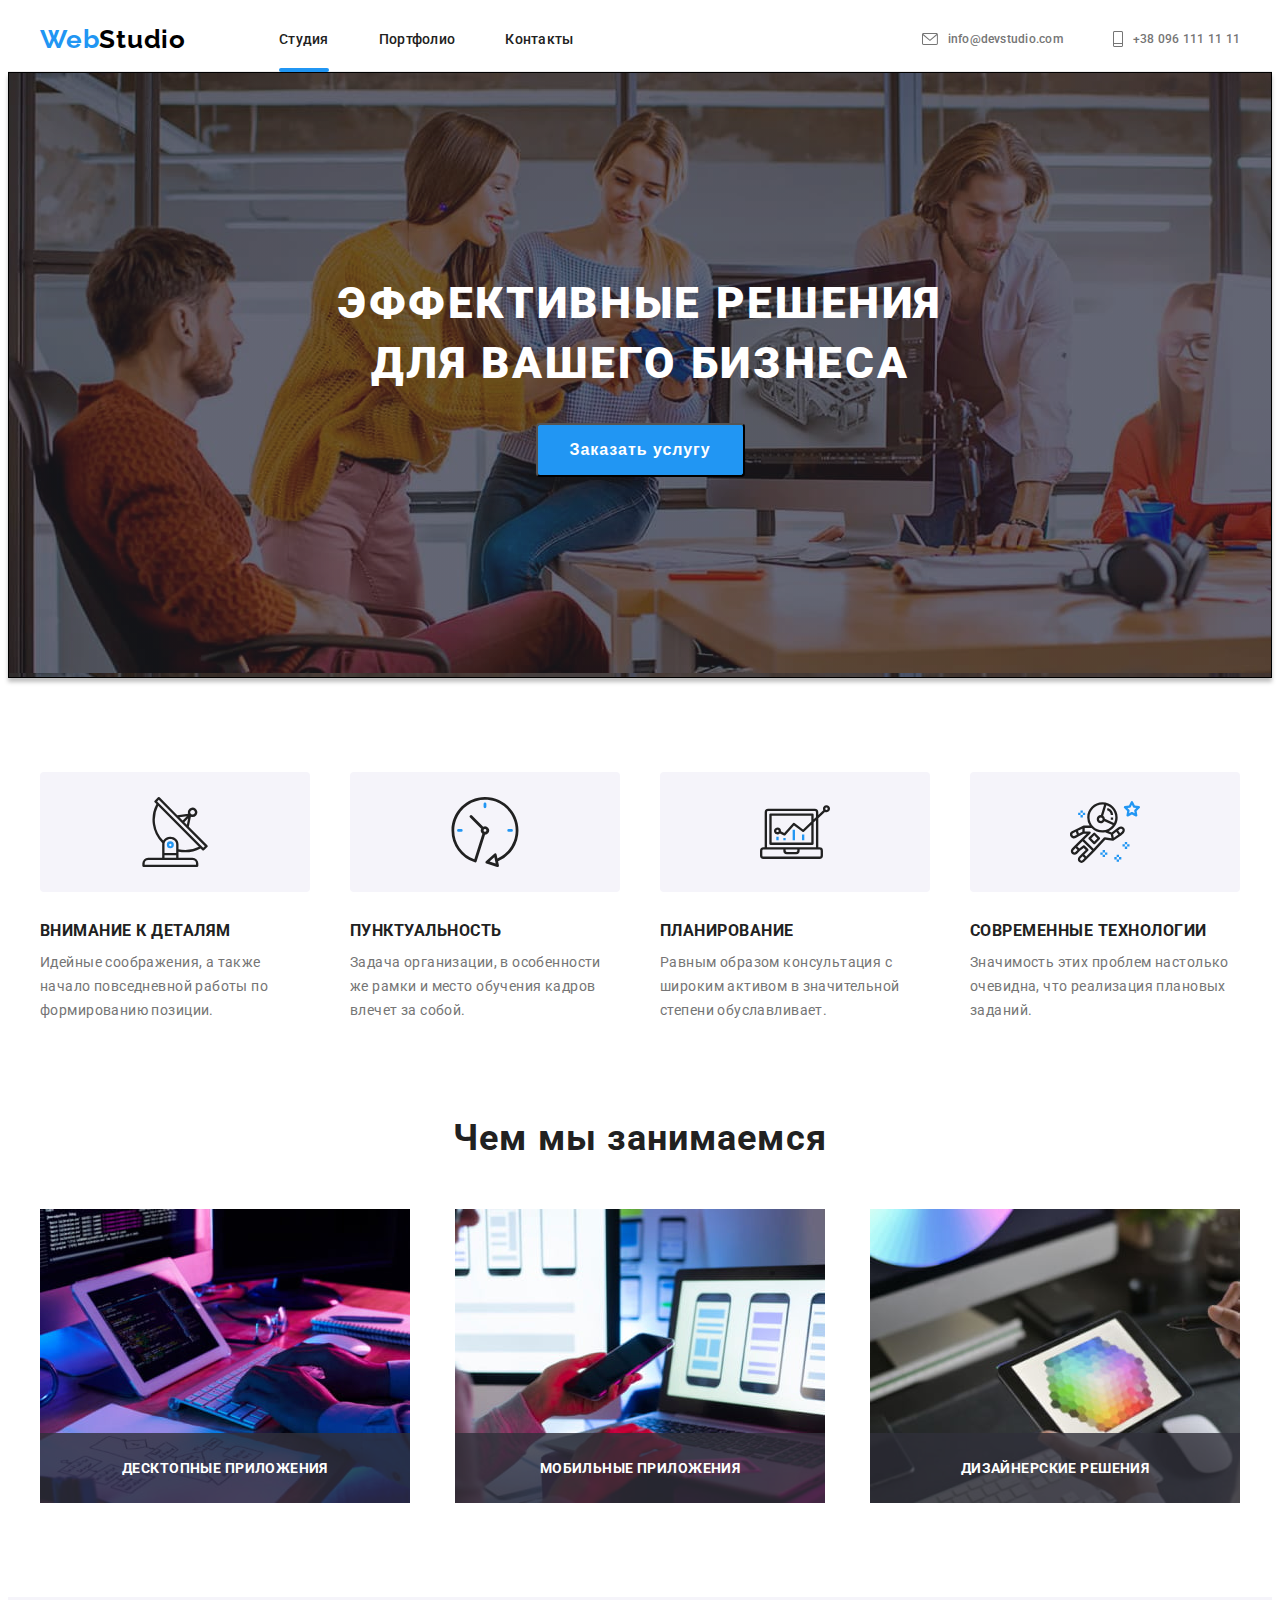
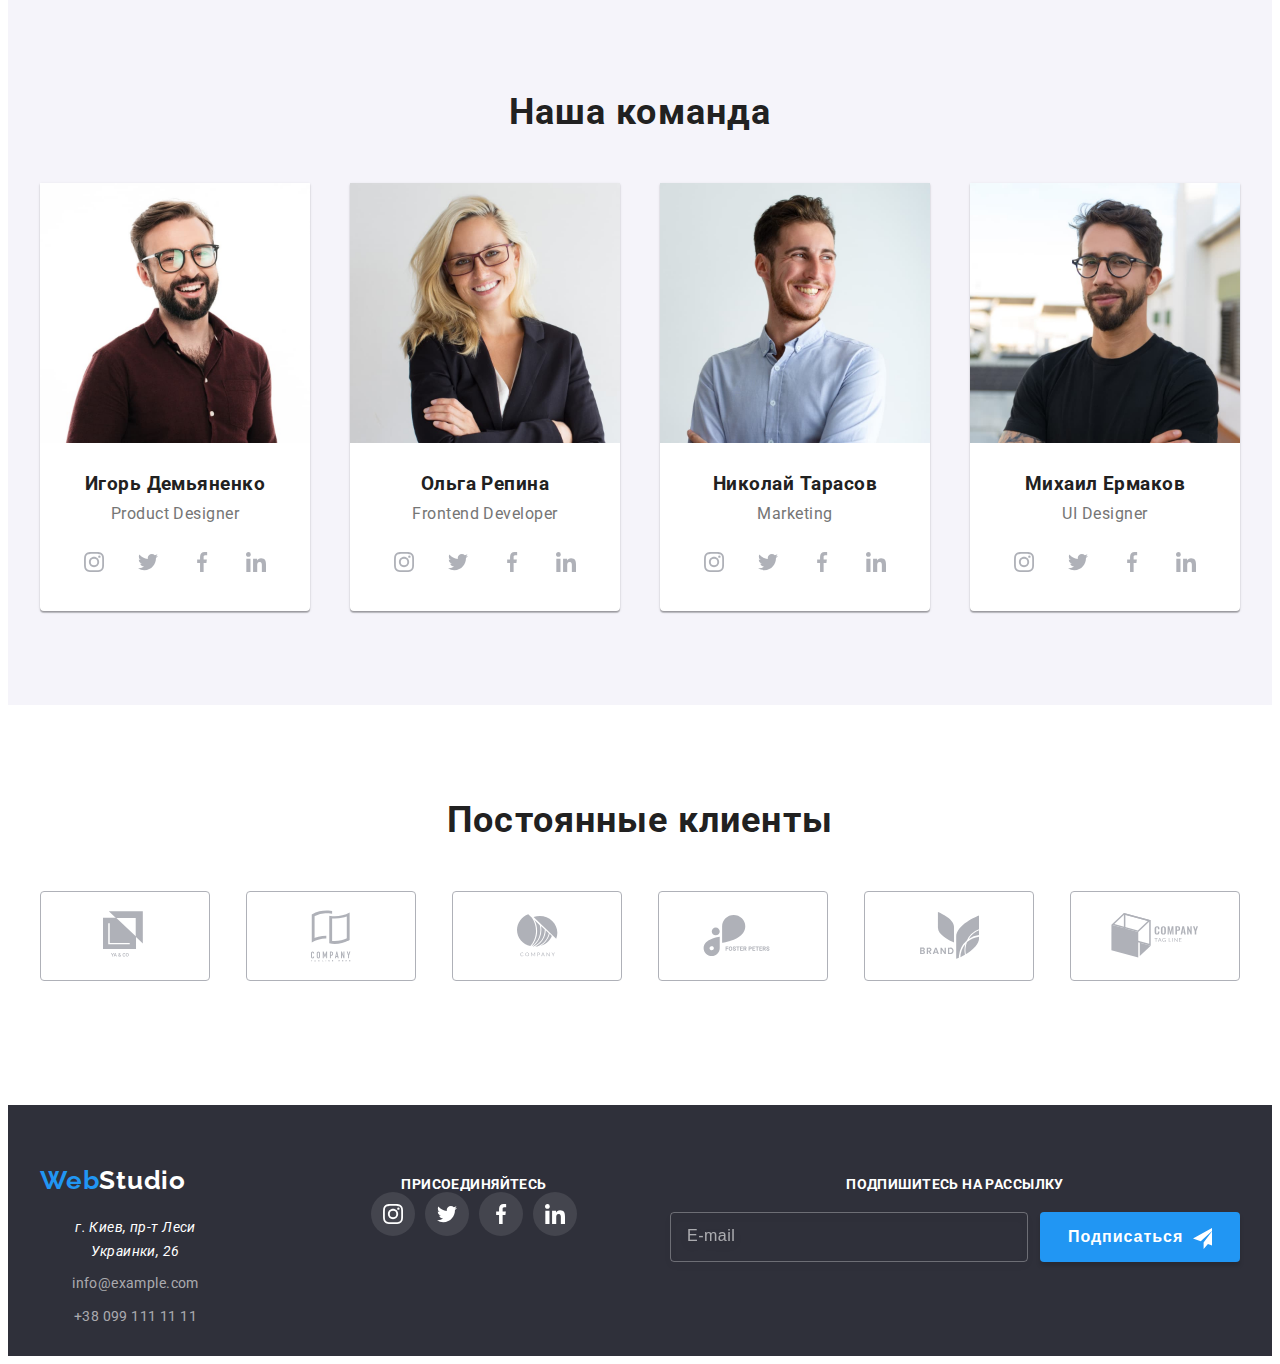
==== commit 5e5c4e3c: "новые правки" ====
--- a/index.html
+++ b/index.html
@@ -19,10 +19,10 @@
         href="./css/main.min.css"
     />
 </head>
-    <body>
+    <body class="body">
         <!-- site header -->
         <header class="header">
-            <div class="container">
+            <div class="container header-container">
                 <a class="webstudio-logo-header" href="#"
                     >Web<span class="webstudio-black">Studio</span>
                 </a>
@@ -32,36 +32,51 @@
                         aria-expanded="false" 
                         aria-controls="header-menu" 
                         data-menu-button>
-                    <svg aria-label="переключатель моюбильного меню">
-                        <use class="button-close-menu" href="./images/sprite-button-menu.svg#button-close-menu"></use>
-                        <use class="button-open-menu" href="./images/sprite-button-menu.svg#button-open-menu"></use>
+                    <svg 
+                        width="40px"
+                        height="40px"
+                        aria-label="переключатель моюбильного меню">
+                    <use
+                        class="button-close-menu" 
+                        href="./images/sprite-button-menu.svg#button-close-menu"></use>
+                    <use 
+                        class="button-open-menu" 
+                        href="./images/sprite-button-menu.svg#button-open-menu"></use>
                     </svg>
                 </button>
             <div class="header-menu" id="header-menu" data-menu>
                 <nav class="menu">
                     <ul class="list-studio-menu list-no-style">
                         <li class="list-studio-item">
-                            <a class="link-studio" href="./index.html">Студия</a>
+                            <a 
+                                class="link-studio" 
+                                href="./index.html"
+                                >Студия</a>
                         </li>
                         <li class="list-studio-item">
-                            <a href="./portfolio.html">Портфолио</a>
+                            <a 
+                                href="./portfolio.html"
+                                >Портфолио</a>
                         </li>
                         <li class="list-studio-item">
-                            <a href="#">Контакты</a>
+                            <a 
+                                href="#"
+                                >Контакты</a>
                         </li>
                     </ul>
                 </nav>
+                <div class="wrapper-studio-contacts">
                 <ul class="list-studio-contacts list-no-style">
                     <li class="studio-contacts-item">
                         <a class="studio-contacts-link contacts-mail" href="malito:info@devstudio.com">
-                            <svg class="studio-contacts-icon-mail">
+                            <svg class="contacts-icon" width="16" height="12">
                                 <use href="./images/sprite.svg#mail"></use>
                             </svg>
                             info@devstudio.com</a>
                     </li>
                     <li class="studio-contacts-item">
                         <a class="studio-contacts-link contacts-phone" href="tel:+380961111111">
-                            <svg class="studio-contacts-icon-phone">
+                            <svg class="contacts-icon" width="10" height="16">
                                 <use href="./images/sprite.svg#phone"></use>
                             </svg>
                             +38 096 111 11 11</a>
@@ -81,19 +96,18 @@
                         <a href="#">LinkedIn</a>
                     </li>
                 </ul>
+                </div>
             </div>
-
             </div>
-    
         </header>
         <!-- / site header -->
             <!-- hero -->
         <section class="hero overlay">
-            <div class="container">
                 <div class="hero-box">
                     <h1 class="hero-heading">
                         Эффективные решения для вашего бизнеса
                     </h1>
+                </div>
                     <div class="hero-btn">
                         <button 
                             class="hero-button" 
@@ -104,7 +118,7 @@
                     <div class="backdrop is-hidden" data-modal>
                         <div class="modal">
                             <button 
-                                class="btn-close-modal" 
+                                class="btn-close-modal " 
                                 data-modal-close>
                                 <svg>
                                     <use href="./images/sprite-modal.svg#modal-form-close-btn">
@@ -170,8 +184,6 @@
                             </form>        
                         </div>
                     </div>
-                </div>
-            </div>
         </section>
             <!-- / hero -->
             <!-- main info  -->
@@ -617,7 +629,7 @@
 
 <!-- footer -->
     <footer class="footer">
-        <div class="container">
+        <div class="container footer-wrapper">
             <div class="footer-contacts">
                 <div class="logo">
                     <a href="#" class="webstudio-logo-footer"
@@ -689,7 +701,11 @@
                 <h3>Подпишитесь на рассылку</h3>
                 <div class="footer-follow-form">
                     <form class="follow-form">
-                        <input type="text" name="follow" id="follow" placeholder="E-mail">
+                        <input 
+                            type="text" 
+                            name="follow" 
+                            id="follow"
+                            placeholder="E-mail">
                         <label for="follow"></label>
                         <div class="button-wrapper">
                         <button type="submit">Подписаться
--- a/css/main.min.css
+++ b/css/main.min.css
@@ -1,2 +1,2 @@
-body{font-family:"Roboto", sans-serif;font-weight:500;font-style:normal;font-size:14px;box-sizing:border-box}.list-no-style{list-style:none;margin:0;padding:0}a{display:block;text-decoration:none}.container{padding:0 15px;margin:0 auto;width:480px}@media screen and (min-width: 768px){.container{width:768px}}@media screen and (min-width: 1200px){.container{width:1200px}}img{display:block;max-width:100%;height:auto}.svg-icon{width:20px;height:20px}.backdrop{position:fixed;top:0;left:0;width:100%;height:100%;background-color:rgba(0,0,0,0.2);opacity:1;transition:opacity 250ms cubic-bezier(0.4, 0, 0.2, 1);overflow-y:scroll}.backdrop .modal{position:absolute;top:50%;left:50%;transform:translate(-50%, -50%) scale(1);min-width:450px;min-height:609px;background:#fff;box-shadow:0px 1px 3px rgba(0,0,0,0.12),0px 1px 1px rgba(0,0,0,0.14),0px 2px 1px rgba(0,0,0,0.2);border-radius:4px;transition:scale 250ms cubic-bezier(0.4, 0, 0.2, 1);padding:40px}@media screen and (min-width: 1200px){.backdrop .modal{min-width:528px;min-height:581px}}.backdrop.is-hidden{opacity:0;pointer-events:none}.backdrop.is-hidden .modal{transform:translate(-50%, -50%) scale(0.9)}.backdrop h3{font-family:Roboto;font-weight:bold;font-size:20px;line-height:1.5;text-align:center;letter-spacing:0.03em;color:#212121;margin:0;margin-bottom:12px}@media screen and (min-width: 1200px){.backdrop h3{font-size:20px;line-height:1.15;margin-bottom:20px}}.form{display:flex;flex-direction:column;width:370px;height:342px;margin:0 auto}@media screen and (min-width: 1200px){.form{width:448px}}.form input:not([type="checkbox"]){display:block;margin:0;padding:0;margin-top:4px;height:40px;width:100%;border:1px solid rgba(33,33,33,0.2);border-radius:4px;cursor:pointer;padding-left:42px}.form label{font-weight:normal;font-size:12px;line-height:1.167;letter-spacing:0.01em;color:#757575}.form .form-label{margin-bottom:10px}.form .form-label svg{position:absolute;top:50%;left:15px;transform:translateY(-50%);width:18px;height:18px}.form .form-label .form-input-wrapper{display:block;position:relative}.form .form-label .form-input-wrapper:focus-within>.form-icon{fill:#2196f3;transition:250ms cubic-bezier(0.4, 0, 0.2, 1)}.form .form-label .form-input-wrapper:focus-within>.form-input{border:1px solid #2196f3;outline:none;transition:250ms cubic-bezier(0.4, 0, 0.2, 1)}.form .form-textarea{margin-bottom:20px}.form .form-textarea textarea{display:block;margin:0;padding:0;margin-top:4px;height:120px;width:100%;border:1px solid rgba(33,33,33,0.2);border-radius:4px;resize:none;padding:12px 16px}.form-label-checkbox{display:inline-flex;align-items:center;align-self:center;margin-bottom:30px}.form-label-checkbox .form-input-checkbox{position:absolute;width:1px;height:1px;margin:-1px;border:0;padding:0;clip:rect(0 0 0 0);overflow:hidden}.form-label-checkbox .form-input-checkbox:checked+.form-icon-checkbox{background-color:#2196f3;background-image:url(../images/modal-form-icon-check.svg);background-origin:border-box}.form-label-checkbox .form-icon-checkbox{display:block;width:16px;height:15px;border:2px solid #212121;border-radius:4px;margin-right:9px}.form-label-checkbox .form-input-checkbox:focus+.form-icon-checkbox{border-color:#2196f3}.form-label-checkbox .form-text-checkbox{display:flex;font-weight:normal;font-size:12px;line-height:1.167;letter-spacing:0.03em;color:#757575;margin:0}@media screen and (min-width: 1200px){.form-label-checkbox .form-text-checkbox{font-size:14px;line-height:1.714}}.form-label-checkbox .form-text-checkbox a{color:#2196f3;text-decoration:underline;margin-left:4px}@media screen and (min-width: 1200px){.form-label-checkbox .form-text-checkbox a{margin-left:9px}}.btn-close-modal{position:absolute;right:0;top:0;display:flex;justify-content:center;align-items:center;border-radius:50%;background-color:#fff;border:1px solid rgba(0,0,0,0.1);box-sizing:border-box;width:30px;height:30px;margin-top:8px;margin-right:8px;cursor:pointer}.btn-close-modal:hover,.btn-close-modal:focus,.btn-close-modal:active{fill:#2196f3;transition:250ms cubic-bezier(0.4, 0, 0.2, 1)}.btn-close-modal svg{width:11px;height:11px}.btn-submit-modal{align-self:center;width:200px;height:50px;background:#2196f3;box-shadow:0px 4px 4px rgba(0,0,0,0.15);border-radius:4px;cursor:pointer;font-weight:bold;font-size:16px;line-height:1.875;letter-spacing:0.06em;color:#fff;border:none;outline:none}.header-button{display:inline-flex;border:none;margin:0;padding:0;background-color:transparent;cursor:pointer}.header-button:hover .button-close-menu,.header-button:hover .button-open-menu{fill:#2196f3;transition:250ms cubic-bezier(0.4, 0, 0.2, 1)}.header-button:focus-within>.button-close-menu,.header-button:focus-within>.button-open-menu{fill:#2196f3}.header-button svg{width:40px;height:40px}.header-button .button-close-menu{display:none}.header-button.is-open .button-close-menu{display:block}.header-button.is-open .button-open-menu{display:none}@media screen and (min-width: 768px){.header-button{display:none}}@media screen and (min-width: 1200px){.header-button{display:none}}header{border-bottom:none;background-color:#fff}header .container{display:flex;align-items:center}@media screen and (max-width: 767px){header .container{position:relative;justify-content:space-between;padding:0 15px;height:60px}}header .webstudio-logo-header{font-family:Raleway;font-weight:bold;font-size:24px;line-height:1.167;letter-spacing:0.03em;color:#2196f3;padding:0}@media screen and (min-width: 768px){header .webstudio-logo-header{margin-right:88px}}@media screen and (min-width: 1200px){header .webstudio-logo-header{margin-right:93px;font-size:26px;line-height:1.192}}header .webstudio-logo-header .webstudio-black{color:#000}@media screen and (min-width: 768px){.menu{display:flex;align-items:center}}@media screen and (min-width: 768px){.menu .list-studio-menu{display:flex}}@media screen and (min-width: 768px){.menu .list-studio-menu li:not(:last-child){margin-right:50px}}.header-menu{display:flex;padding:40px 48px;z-index:100}.header-menu.is-open{display:block}@media screen and (max-width: 767px){.header-menu{display:none;position:absolute;top:100%;left:0;width:100%;background-color:#fff}}.list-studio-menu{margin-bottom:302px}.list-studio-menu a{font-size:40px;line-height:1.175;text-align:left;letter-spacing:0.02em;color:#212121}@media screen and (min-width: 768px){.list-studio-menu a{margin-bottom:0;padding-top:32px;padding-bottom:32px;font-size:14px;line-height:1.333;text-align:center}}.list-studio-menu a:hover,.list-studio-menu a:active,.list-studio-menu a:focus{color:#2196f3;transition:color 250ms cubic-bezier(0.4, 0, 0.2, 1)}.list-studio-menu li:not(:last-child){margin-bottom:32px}@media screen and (min-width: 768px){.list-studio-menu li:not(:last-child) .link-studio{position:relative}.list-studio-menu li:not(:last-child) .link-studio::after{content:"";display:block;position:absolute;bottom:0;left:0;width:100%;height:4px;background:#2196f3;border-radius:2px}}.list-studio-menu li:not(:last-child) .link-studio:visited{color:#2196f3}.list-studio-contacts{display:flex;flex-direction:column-reverse;margin-bottom:64px}@media screen and (min-width: 1200px){.list-studio-contacts{display:flex;margin-left:auto}}@media screen and (min-width: 1200px){.list-studio-contacts .studio-contacts-item{display:flex;justify-content:center;align-items:center;margin:0 auto}}@media screen and (min-width: 1200px){.list-studio-contacts a{display:flex;align-items:center;line-height:1.143;letter-spacing:0.02em;color:#757575}.list-studio-contacts a.contacts-mail{margin-right:50px}.list-studio-contacts a:hover svg,.list-studio-contacts a:focus svg{fill:#2196f3;transition:250ms cubic-bezier(0.4, 0, 0.2, 1)}}@media screen and (max-width: 767px){.contacts-phone{font-size:34px;line-height:1.176;letter-spacing:0.02em;color:#2196f3;margin-bottom:32px}}@media screen and (max-width: 767px){.contacts-mail{font-size:24px;line-height:1.167;letter-spacing:0.02em;color:#757575}}.studio-contacts-icon-mail{display:none}@media screen and (min-width: 768px){.studio-contacts-icon-mail{display:none}}@media screen and (min-width: 1200px){.studio-contacts-icon-mail{display:flex;width:16px;height:12px;margin-right:10px;fill:#757575}}.studio-contacts-icon-phone{display:none}@media screen and (min-width: 768px){.studio-contacts-icon-phone{display:none}}@media screen and (min-width: 1200px){.studio-contacts-icon-phone{display:flex;width:11px;height:17px;margin-right:10px;fill:#757575}}@media screen and (max-width: 767px){.header-social-links-list{display:flex}}@media screen and (max-width: 767px){.header-social-links-list .header-social-links-item:not(:last-child){border-right:1px solid rgba(33,33,33,0.2);padding-right:10px;margin-right:10px}.header-social-links-list .header-social-links-item a{font-size:18px;line-height:1.222;letter-spacing:0.02em;color:#2196f3}}@media screen and (min-width: 768px){.header-social-links-list{display:none}}@media screen and (min-width: 1200px){.header-social-links-list{display:none}}.hero{margin:0 auto;background-color:#2f303a;padding-top:118px;padding-bottom:118px;border:1px solid #000000;box-shadow:0px 4px 4px rgba(0,0,0,0.25)}@media screen and (min-width: 1200px){.hero{padding-top:200px;padding-bottom:200px}}.hero .hero-box{margin:0 auto;width:360px;height:84px}@media screen and (min-width: 1200px){.hero .hero-box{width:696px;height:120px}}.hero .hero-box .hero-heading{font-weight:900;font-size:26px;line-height:1.615;text-align:center;letter-spacing:0.06em;text-transform:uppercase;color:#fff;margin:0 auto}@media screen and (min-width: 1200px){.hero .hero-box .hero-heading{font-size:44px;line-height:1.364}}.hero .hero-btn{display:flex;margin:0 auto;padding-top:30px}.hero .hero-btn .hero-button{font-weight:bold;font-size:16px;line-height:1.875;letter-spacing:0.06em;align-items:center;text-align:center;background-color:#2196f3;color:#fff;cursor:pointer;border-radius:4px;min-width:200px;min-height:50px;padding:10px 32px;margin:0 auto;display:flex}.overlay{margin-left:auto;margin-right:auto;max-width:480px;min-height:400px}@media screen and (min-width: 768px){.overlay{max-width:768px;min-height:400px}}@media screen and (min-width: 1200px){.overlay{max-width:1600px;min-height:600px}}@media screen and (max-width: 1199px){.hero{background-image:linear-gradient(to right, rgba(47,48,58,0.4), rgba(47,48,58,0.4)),url("../../images/overlay/overlay-480-x1.jpg");background-repeat:no-repeat;background-size:cover;background-position:center}}@media screen and (min-device-pixel-ratio: 2) and (max-width: 1199px), screen and (-webkit-min-device-pixel-ratio: 2) and (max-width: 1199px), screen and (-o-min-device-pixel-ratio: 2 / 1) and (max-width: 1199px), screen and (min-resolution: 192dpi) and (max-width: 1199px), screen and (min-resolution: 2dppx) and (max-width: 1199px){.hero{background-image:linear-gradient(to right, rgba(47,48,58,0.4), rgba(47,48,58,0.4)),url("../../images/overlay/overlay-480-x2.jpg")}}@media screen and (min-width: 768px){.hero{background-image:linear-gradient(to right, rgba(47,48,58,0.4), rgba(47,48,58,0.4)),url("../../images/overlay/overlay-768-x1.jpg")}}@media screen and (min-device-pixel-ratio: 2) and (min-width: 768px), screen and (-webkit-min-device-pixel-ratio: 2) and (min-width: 768px), screen and (-o-min-device-pixel-ratio: 2 / 1) and (min-width: 768px), screen and (min-resolution: 192dpi) and (min-width: 768px), screen and (min-resolution: 2dppx) and (min-width: 768px){.hero{background-image:linear-gradient(to right, rgba(47,48,58,0.4), rgba(47,48,58,0.4)),url("../../images/overlay/overlay-768-x2.jpg")}}@media screen and (min-width: 1200px){.hero{background-image:linear-gradient(to right, rgba(47,48,58,0.4), rgba(47,48,58,0.4)),url("../../images/overlay/overlay-1600-x1.jpg")}}@media screen and (min-device-pixel-ratio: 2) and (min-width: 1200px), screen and (-webkit-min-device-pixel-ratio: 2) and (min-width: 1200px), screen and (-o-min-device-pixel-ratio: 2 / 1) and (min-width: 1200px), screen and (min-resolution: 192dpi) and (min-width: 1200px), screen and (min-resolution: 2dppx) and (min-width: 1200px){.hero{background-image:linear-gradient(to right, rgba(47,48,58,0.4), rgba(47,48,58,0.4)),url("../../images/overlay/overlay-1600-x2.jpg")}}.advantage .advantage-list{padding:0;margin:0 auto;padding-top:60px;padding-bottom:60px}@media screen and (min-width: 768px){.advantage .advantage-list{display:flex;flex-wrap:wrap}}@media screen and (min-width: 768px) and (min-width: 1200px){.advantage .advantage-list{justify-content:space-between;padding-top:94px;padding-bottom:94px}}@media screen and (max-width: 767px){.advantage .advantage-list .advantage-item:not(:last-child){margin-bottom:30px}}@media screen and (min-width: 768px) and (max-width: 1199px){.advantage .advantage-list .advantage-item:not(:nth-last-child(-n+2)){margin-bottom:30px}}@media screen and (min-width: 768px) and (max-width: 1199px){.advantage .advantage-list .advantage-item:nth-last-child(even){margin-right:30px}}.advantage .advantage-list .advantage-icon-list{display:inline-flex;align-items:center;width:450px;height:120px;background:#f5f4fa;border-radius:4px;margin-bottom:30px}@media screen and (min-width: 768px){.advantage .advantage-list .advantage-icon-list{width:354px}}@media screen and (min-width: 1200px){.advantage .advantage-list .advantage-icon-list{width:270px}}.advantage .advantage-list .advantage-icon{width:70px;height:70px;margin:0 auto}.advantage .advantage-list .advantage-heading{text-align:center;font-weight:bold;line-height:1.143;letter-spacing:0.03em;text-transform:uppercase;color:#212121;width:450px;min-height:16px;margin:0;margin-bottom:10px}@media screen and (min-width: 768px){.advantage .advantage-list .advantage-heading{text-align:left;width:354px}}@media screen and (min-width: 1200px){.advantage .advantage-list .advantage-heading{width:270px}}.advantage .advantage-list .advantage-text{font-weight:normal;line-height:1.714;letter-spacing:0.03em;color:#757575;width:450px;min-height:50px;margin:0}@media screen and (min-width: 768px){.advantage .advantage-list .advantage-text{width:354px}}@media screen and (min-width: 1200px){.advantage .advantage-list .advantage-text{width:270px}}.activities{display:none}@media screen and (min-width: 768px){.activities{display:none}}@media screen and (min-width: 1200px){.activities{display:block;padding-bottom:94px}}.activities .activities-heading{font-weight:bold;font-size:36px;line-height:1.167;text-align:center;letter-spacing:0.03em;color:#212121;margin-bottom:50px;margin-top:0}.activities ul{display:flex;justify-content:space-between}.activities ul .activities-thumb{position:relative}.activities ul .activities-thumb .activities-thumb-text{display:flex;align-items:center;justify-content:center;width:370px;height:70px;background:rgba(47,48,58,0.8);font-weight:bold;font-size:14px;line-height:1.143;text-align:center;letter-spacing:0.03em;text-transform:uppercase;color:#fff;position:absolute;bottom:0}.team{margin:0 auto;background-color:#f5f4fa;padding-top:60px;padding-bottom:60px}@media screen and (min-width: 1200px){.team{padding-top:94px;padding-bottom:94px}}.team .heading-team{margin:0;font-weight:bold;font-size:36px;line-height:1.167;text-align:center;letter-spacing:0.03em;color:#212121;margin-bottom:50px}@media screen and (min-width: 768px){.team .team-list{display:flex;flex-wrap:wrap}}@media screen and (min-width: 1200px){.team .team-list{display:flex;justify-content:space-between}}.team .team-list .box-team-card{background-color:#fff;box-shadow:0px 1px 3px rgba(0,0,0,0.12),0px 1px 1px rgba(0,0,0,0.14),0px 2px 1px rgba(0,0,0,0.2);border-radius:0px 0px 4px 4px}@media screen and (min-width: 768px){.team .team-list .box-team-card{width:354px;height:536px}}@media screen and (min-width: 1200px){.team .team-list .box-team-card{width:270px;height:428px}}@media screen and (max-width: 767px){.team .team-list .box-team-card:not(:last-child){margin-bottom:30px}}@media screen and (min-width: 768px) and (max-width: 1199px){.team .team-list .box-team-card:not(:nth-last-child(-n+2)){margin-bottom:30px}}@media screen and (min-width: 768px) and (max-width: 1199px){.team .team-list .box-team-card:nth-last-child(even){margin-right:30px}}.team .team-list .team-text-card{padding:30px;font-size:16px;line-height:1.186;text-align:center;letter-spacing:0.03em}.team .team-list .team-text-card h3{margin:0;color:#212121}.team .team-list .team-text-card p{margin:0;font-weight:normal;color:#757575;margin-top:10px}.team .team-list .team-text-card .team-list-icon{display:flex;justify-content:space-between;width:206px;margin:0 auto}.team .team-list .team-text-card .team-list-icon .team-list-link{display:flex;justify-content:center;align-items:center;border-radius:50%;background-color:#fff;width:44px;height:44px;margin-top:16px}.team .team-list .team-text-card .team-list-icon .team-list-link svg{fill:#afb1b8}.team .team-list .team-text-card .team-list-icon .team-list-link:hover,.team .team-list .team-text-card .team-list-icon .team-list-link:focus{background-color:#2196f3;transition:250ms cubic-bezier(0.4, 0, 0.2, 1)}.team .team-list .team-text-card .team-list-icon .team-list-link:hover svg,.team .team-list .team-text-card .team-list-icon .team-list-link:focus svg{fill:#fff;transition:250ms cubic-bezier(0.4, 0, 0.2, 1)}.clients{padding-top:60px;padding-bottom:60px}@media screen and (min-width: 1200px){.clients{padding-top:94px;padding-bottom:94px}}.clients .clients-heading{font-family:Roboto;font-weight:bold;font-size:28px;line-height:1.179;text-align:center;letter-spacing:0.03em;color:#212121;margin:0;margin-bottom:30px}@media screen and (min-width: 1200px){.clients .clients-heading{font-size:36px;line-height:1.167;margin-bottom:50px}}.clients ul{display:flex;flex-wrap:wrap}@media screen and (min-width: 1200px){.clients ul{display:flex;justify-content:space-between}}@media screen and (max-width: 767px){.clients-list-logos li:not(:nth-last-child(-n+2)){margin-bottom:30px}}@media screen and (max-width: 767px){.clients-list-logos li:nth-last-child(even){margin-right:30px}}@media screen and (min-width: 768px){.clients-list-logos li:not(:nth-last-child(-n+3)){margin-bottom:30px}}@media screen and (min-width: 768px){.clients-list-logos li:not(:nth-child(3n)){margin-right:30px}}@media screen and (min-width: 1200px){.clients-list-logos li:not(:last-child){margin-right:30px}}.clients-item-logos{display:flex;justify-content:center;align-items:center;width:210px;height:90px;border:1px solid #afb1b8;box-sizing:border-box;border-radius:4px;margin:0 auto;fill:#afb1b8}@media screen and (min-width: 768px){.clients-item-logos{width:226px;height:90px}}@media screen and (min-width: 1200px){.clients-item-logos{width:170px;height:90px}}.clients-item-logos:hover,.clients-item-logos:focus{border:1px solid #2196f3;fill:#2196f3;transition:250ms cubic-bezier(0.4, 0, 0.2, 1)}.clients-item-logos .clients-logo-1{width:44px;height:49px}.clients-item-logos .clients-logo-2{width:40px;height:52px}.clients-item-logos .clients-logo-3{width:41px;height:43px}.clients-item-logos .clients-logo-4{width:80px;height:42px}.clients-item-logos .clients-logo-5{width:59px;height:47px}.clients-item-logos .clients-logo-6{width:88px;height:45px}.footer{display:flex;flex-direction:column;justify-content:center;background-color:#2f303a;padding:60px 0}@media screen and (min-width: 1200px){.footer{flex-direction:row}}.footer h3{font-family:Roboto;font-weight:bold;font-size:14px;line-height:1.143;letter-spacing:0.03em;text-transform:uppercase;color:#fff;margin:0;margin-bottom:20px}@media screen and (min-width: 1200px){.footer h3{margin-bottom:0}}@media screen and (min-width: 1200px){.footer-contacts{margin-right:70px}}@media screen and (min-width: 1200px){.logo{margin-bottom:20px}}a.webstudio-logo-footer{margin:0 auto;margin-bottom:20px;font-family:Raleway;font-weight:bold;font-size:24px;line-height:1.167;letter-spacing:0.03em;color:#2196f3;width:154px;min-height:28px}@media screen and (min-width: 1200px){a.webstudio-logo-footer{margin:0;font-size:26px;line-height:1.192;width:145px;min-height:31px}}.webstudio-white{color:#fff}.footer-item-contacts{margin-bottom:60px;display:flex;flex-direction:column;justify-content:center}@media screen and (min-width: 1200px){.footer-item-contacts{display:flex}}.footer-item-contacts li:not(:last-child){margin-bottom:8px}@media screen and (min-width: 1200px){.footer-item-contacts li:not(:last-child){margin-bottom:9px}}.footer-item-contacts a{text-align:center;font-weight:normal;line-height:1.714;letter-spacing:0.03em;color:rgba(255,255,255,0.6)}.footer-item-contacts a:hover,.footer-item-contacts a:active,.footer-item-contacts a:focus{color:#2196f3;transition:250ms cubic-bezier(0.4, 0, 0.2, 1)}.address{font-weight:normal;line-height:1.714;letter-spacing:0.03em;color:#fff;margin-bottom:8px;text-align:center}.footer-connect{display:flex;justify-content:center;align-items:center;flex-direction:column;margin-bottom:60px}.footer-list-icons{display:flex;justify-content:space-between;width:206px;margin:0}.footer-list-icons .footer-item-icon{display:flex;justify-content:center;align-items:center;border-radius:50%;background-color:rgba(255,255,255,0.1);width:44px;height:44px}.footer-list-icons .footer-item-icon:hover,.footer-list-icons .footer-item-icon:focus{background-color:#2196f3;transition:250ms cubic-bezier(0.4, 0, 0.2, 1)}.footer-list-icons .footer-item-icon .footer-icon{fill:#fff;width:20px;height:20px}.footer-follow{display:flex;align-items:center;flex-direction:column}@media screen and (min-width: 1200px){.follow-form{margin-top:20px}}.follow-form input{width:450px;height:50px;border:1px solid rgba(255,255,255,0.3);box-sizing:border-box;margin-bottom:20px;filter:drop-shadow(0px 4px 4px rgba(0,0,0,0.15));border-radius:4px;background-color:inherit;color:rgba(255,255,255,0.6);padding-left:16px}.follow-form input::placeholder{font-weight:normal;font-size:16px;line-height:1.25;display:flex;align-items:center;letter-spacing:0.03em;color:rgba(255,255,255,0.6)}.follow-form .button-wrapper{padding:0 134px}.follow-form .button-wrapper button{display:inline-flex;align-items:center;padding:10px 28px;width:200px;height:50px;background:#2196f3;box-shadow:0px 4px 4px rgba(0,0,0,0.15);border-radius:4px;cursor:pointer;font-weight:bold;font-size:16px;line-height:1.875;letter-spacing:0.06em;color:#fff;border:none;outline:none}.follow-form .button-wrapper button .button-icon{display:block;width:24px;height:24px;margin-left:10px;background-image:url(../images/footer-button-send.svg)}.header-portfolio{border:1px solid #ececec}.header-portfolio .link-portfolio{position:relative}.header-portfolio .link-portfolio::after{content:"";display:block;position:absolute;bottom:0;left:0;width:100%;height:4px;background:#2196f3;border-radius:2px}.portfolio{display:flex;margin:0 auto;margin-top:60px}@media screen and (min-width: 1200px){.portfolio{margin-top:94px}}@media screen and (min-width: 768px){.btn-portfolio{display:flex;align-items:center;margin:0 auto;width:611px;height:54px}}.btn-portfolio ul{display:flex;flex-wrap:wrap}@media screen and (min-width: 768px){.btn-portfolio ul{display:flex;margin:0 auto;justify-content:space-between;align-items:flex-start}}.btn-portfolio li{padding-right:8px}.btn-portfolio li:not(:nth-last-child(-n+2)){margin-bottom:15px}.btn-portfolio li .btn-menu{background:#f5f4fa;font-size:16px;line-height:1.625;text-align:center;letter-spacing:0.03em;color:#212121;cursor:pointer;border-radius:4px;border:0px}.btn-portfolio li .btn-menu:hover,.btn-portfolio li .btn-menu:active,.btn-portfolio li .btn-menu:focus{color:#fff;background-color:#2196f3;box-shadow:0px 3px 1px rgba(0,0,0,0.1),0px 1px 2px rgba(0,0,0,0.08),0px 2px 2px rgba(0,0,0,0.12);transition:250ms cubic-bezier(0.4, 0, 0.2, 1)}.btn-portfolio li .btn-menu-all{width:73px;min-height:38px}.btn-portfolio li .btn-menu-site{width:128px;min-height:38px}.btn-portfolio li .btn-menu-app{width:145px;min-height:38px}.btn-portfolio li .btn-menu-design{width:103px;min-height:38px}.btn-portfolio li .btn-menu-marketing{width:130px;min-height:38px}.menu-portfolio{display:flex;align-items:center;margin:0 auto;margin-top:40px;margin-bottom:60px}@media screen and (min-width: 768px){.menu-portfolio{margin-top:34px;margin-bottom:89px}}.menu-portfolio .container-card{margin-left:0;margin-right:0}.menu-portfolio .container-card .menu-list-portfolio{display:flex;flex-wrap:wrap}@media screen and (min-width: 768px){.menu-portfolio .container-card .menu-list-portfolio{margin-right:calc(-1 * 30px);margin-bottom:calc(-1 * 30px)}}.menu-portfolio .container-card .menu-list-portfolio li:not(:last-child){margin-bottom:30px}@media screen and (min-width: 768px){.menu-portfolio .container-card .menu-list-portfolio li{flex-basis:calc(100% / 2 - 30px);margin-right:30px;margin-bottom:30px}}@media screen and (min-width: 1200px){.menu-portfolio .container-card .menu-list-portfolio li{flex-basis:calc(100% / 3 - 30px)}}.menu-portfolio .container-card .menu-list-portfolio .box-portfolio{width:450px;height:404px;background-color:#fff;border:1px solid #eee}@media screen and (min-width: 768px){.menu-portfolio .container-card .menu-list-portfolio .box-portfolio{width:354px;height:440px}}@media screen and (min-width: 1200px){.menu-portfolio .container-card .menu-list-portfolio .box-portfolio{width:370px;height:404px}}.menu-portfolio .container-card .menu-list-portfolio .box-portfolio .box-portfolio-link:hover,.menu-portfolio .container-card .menu-list-portfolio .box-portfolio .box-portfolio-link:focus{box-sizing:border-box;box-shadow:0px 1px 1px rgba(0,0,0,0.12),0px 4px 4px rgba(0,0,0,0.06),1px 4px 6px rgba(0,0,0,0.16);transition:250ms cubic-bezier(0.4, 0, 0.2, 1)}.menu-portfolio .container-card .menu-list-portfolio .portfolio-text-card{padding:20px 24px}.menu-portfolio .container-card .menu-list-portfolio .portfolio-text-card h2{font-weight:bold;font-size:18px;line-height:2;letter-spacing:0.06em;color:#212121;margin:0}.menu-portfolio .container-card .menu-list-portfolio .portfolio-text-card p{font-size:16px;line-height:1.875;letter-spacing:0.03em;color:#757575;margin:0;margin-top:4px}.portfolio-thumb{position:relative;overflow:hidden;transition:transform 250ms cubic-bezier(0.4, 0, 0.2, 1)}.portfolio-thumb .portfolio-info-thumb{display:inline-block;position:absolute;bottom:0;left:0;padding:63px 24px 63px 24px;width:100%;height:100%;background:rgba(33,150,243,0.9);font-weight:normal;font-size:18px;line-height:1.556;letter-spacing:0.03em;color:#fff;transform:translateY(100%);transition:transform 250ms cubic-bezier(0.4, 0, 0.2, 1)}.box-portfolio-link:hover .portfolio-info-thumb,.box-portfolio-link:focus .portfolio-info-thumb{transform:translateY(0);transition:transform 250ms cubic-bezier(0.4, 0, 0.2, 1)}.link-portfolio:visited{color:#2196f3}
+body{font-family:"Roboto", sans-serif;font-weight:500;font-style:normal;font-size:14px;box-sizing:border-box}.list-no-style{list-style:none;margin:0;padding:0}a{display:block;text-decoration:none}.container{padding:0 15px;margin:0 auto;width:480px}@media screen and (min-width: 768px){.container{width:768px}}@media screen and (min-width: 1200px){.container{width:1200px}}img{display:block;max-width:100%;height:auto}.svg-icon{width:20px;height:20px}.backdrop{position:fixed;top:0;left:0;width:100%;height:100%;background-color:rgba(0,0,0,0.2);opacity:1;transition:opacity 250ms cubic-bezier(0.4, 0, 0.2, 1);overflow-y:scroll;z-index:160}.backdrop .modal{position:absolute;top:20px;left:50%;transform:translateX(-50%) scale(1);min-width:450px;min-height:609px;background:#fff;box-shadow:0px 1px 3px rgba(0,0,0,0.12),0px 1px 1px rgba(0,0,0,0.14),0px 2px 1px rgba(0,0,0,0.2);border-radius:4px;transition:scale 250ms cubic-bezier(0.4, 0, 0.2, 1);padding:40px;z-index:1000}@media screen and (min-width: 1200px){.backdrop .modal{top:50%;transform:translate(-50%, -50%) scale(1);min-width:528px;height:581px;overflow-y:auto}}.backdrop.is-hidden{opacity:0;pointer-events:none}.backdrop.is-hidden .modal{transform:translate(-50%, -50%) scale(0.9)}.backdrop h3{font-family:Roboto;font-weight:bold;font-size:20px;line-height:1.5;text-align:center;letter-spacing:0.03em;color:#212121;margin:0;margin-bottom:12px}@media screen and (min-width: 1200px){.backdrop h3{font-size:20px;line-height:1.15;margin-bottom:20px}}.form{width:370px;height:342px;margin:0 auto}@media screen and (min-width: 1200px){.form{width:448px}}.form input:not([type="checkbox"]){display:block;margin:0;padding:0;margin-top:4px;height:40px;width:100%;border:1px solid rgba(33,33,33,0.2);border-radius:4px;cursor:pointer;padding-left:42px}.form label{font-weight:normal;font-size:12px;line-height:1.167;letter-spacing:0.01em;color:#757575}.form .form-label{display:block;margin-bottom:10px}.form .form-label svg{position:absolute;top:50%;left:15px;transform:translateY(-50%);width:18px;height:18px}.form .form-label .form-input-wrapper{display:block;position:relative}.form .form-label .form-input-wrapper:focus-within>.form-icon{fill:#2196f3;transition:250ms cubic-bezier(0.4, 0, 0.2, 1)}.form .form-label .form-input-wrapper:focus-within>.form-input{border:1px solid #2196f3;outline:none;transition:250ms cubic-bezier(0.4, 0, 0.2, 1)}.form .form-textarea{display:block;margin-bottom:20px}.form .form-textarea textarea{display:block;margin:0;padding:0;margin-top:4px;height:120px;width:100%;border:1px solid rgba(33,33,33,0.2);border-radius:4px;resize:none;padding:12px 16px}.form-label-checkbox{display:inline-flex;align-items:center;align-self:center;margin-bottom:30px}.form-label-checkbox .form-input-checkbox{position:absolute;width:1px;height:1px;margin:-1px;border:0;padding:0;clip:rect(0 0 0 0);overflow:hidden}.form-label-checkbox .form-input-checkbox:checked+.form-icon-checkbox{background-color:#2196f3;background-image:url(../images/modal-form-icon-check.svg);background-origin:border-box}.form-label-checkbox .form-icon-checkbox{display:block;width:16px;height:15px;border:2px solid #212121;border-radius:4px;margin-right:9px}.form-label-checkbox .form-input-checkbox:focus+.form-icon-checkbox{border-color:#2196f3}.form-label-checkbox .form-text-checkbox{display:flex;font-weight:normal;font-size:12px;line-height:1.167;letter-spacing:0.03em;color:#757575;margin:0}@media screen and (min-width: 1200px){.form-label-checkbox .form-text-checkbox{font-size:14px;line-height:1.714}}.form-label-checkbox .form-text-checkbox a{color:#2196f3;text-decoration:underline;margin-left:4px}@media screen and (min-width: 1200px){.form-label-checkbox .form-text-checkbox a{margin-left:9px}}.btn-close-modal{position:absolute;right:0;top:0;display:flex;justify-content:center;align-items:center;border-radius:50%;background-color:#fff;border:1px solid rgba(0,0,0,0.1);box-sizing:border-box;width:30px;height:30px;margin-top:8px;margin-right:8px;cursor:pointer}.btn-close-modal:hover,.btn-close-modal:focus,.btn-close-modal:active{fill:#2196f3;transition:250ms cubic-bezier(0.4, 0, 0.2, 1)}.btn-close-modal svg{width:11px;height:11px}.btn-submit-modal{display:flex;margin:0 auto;padding:10px 55px;width:200px;height:50px;background:#2196f3;box-shadow:0px 4px 4px rgba(0,0,0,0.15);border-radius:4px;cursor:pointer;font-weight:bold;font-size:16px;line-height:1.875;letter-spacing:0.06em;color:#fff;border:none;outline:none}.header-button{display:inline-flex;border:none;margin:0;padding:0;background-color:transparent;cursor:pointer;outline:none;z-index:105}.header-button:hover .button-close-menu,.header-button:hover .button-open-menu{fill:#2196f3;transition:250ms cubic-bezier(0.4, 0, 0.2, 1)}.header-button:focus-within>.button-close-menu,.header-button:focus-within>.button-open-menu{fill:#2196f3}.header-button svg{width:40px;height:40px}.header-button .button-close-menu{display:none}.header-button.is-open .button-close-menu{display:block}.header-button.is-open .button-open-menu{display:none}@media screen and (min-width: 768px){.header-button{display:none}}@media screen and (min-width: 1200px){.header-button{display:none}}@media screen and (max-width: 767px){.body .header-menu{display:none;position:absolute;top:0;left:0;width:100%;padding:48px 83px 48px 40px;z-index:100;background-color:#fff}.body .header-menu.is-open{display:block}.body .contacts-icon{display:none}.body .list-studio-contacts{display:flex;flex-direction:column-reverse;margin-bottom:64px}.body .list-studio-menu li:not(:last-child){margin-bottom:32px}.body .contacts-phone{font-size:34px;line-height:1.176;letter-spacing:0.02em;color:#2196f3;margin-bottom:32px}.body .contacts-mail{font-size:24px;line-height:1.167;letter-spacing:0.02em;color:#757575}.body .header-social-links-list{display:flex}.body .header-social-links-item{font-size:18px;line-height:1.222;letter-spacing:0.02em;color:#2196f3}.body .header-social-links-item:not(:last-child){border-right:1px solid rgba(33,33,33,0.2);padding-right:10px;margin-right:10px}}header{padding:16px 0px;border-bottom:1px solid #ececec;background-color:#fff}header .container{display:flex;align-items:center}@media screen and (max-width: 767px){header .container{position:relative;justify-content:space-between;padding:0 15px}}@media screen and (min-width: 768px){.header-menu{width:100%;display:flex;justify-content:space-between;align-items:center}.header-menu .header-social-links-list{display:none}}@media screen and (min-width: 768px){.menu{display:flex;align-items:center}.list-studio-menu{display:flex}.list-studio-menu li:not(:last-child){margin-right:50px}}@media screen and (min-width: 768px) and (max-width: 1199px){.header{padding:25px 0}.header .list-studio-contacts{margin-bottom:0;width:138px;display:flex;flex-wrap:wrap}.header .list-studio-contacts .studio-contacts-item{margin-bottom:10px;margin-right:0px}.header .list-studio-contacts .studio-contacts-item:last-child{margin-bottom:0}}@media screen and (min-width: 1200px){.list-studio-contacts{display:flex;margin-left:auto}}@media screen and (min-width: 1200px){.list-studio-contacts .studio-contacts-item{display:flex;justify-content:center;align-items:center;margin:0 auto}}.contacts-icon{margin-right:10px;fill:#757575}.webstudio-logo-header{font-family:Raleway;font-weight:bold;font-size:24px;line-height:1.167;letter-spacing:0.03em;color:#2196f3;padding:0}@media screen and (min-width: 768px){.webstudio-logo-header{margin-right:88px}}@media screen and (min-width: 1200px){.webstudio-logo-header{margin-right:93px;font-size:26px;line-height:1.192}}.webstudio-logo-header .webstudio-black{color:#000}.studio-contacts-link{display:flex;font-size:12px;line-height:1.167;color:#757575;letter-spacing:0.02em;align-items:center}@media screen and (min-width: 1200px){.studio-contacts-link{line-height:1.143}.studio-contacts-link.contacts-mail{margin-right:50px}.studio-contacts-link:hover svg,.studio-contacts-link:focus svg{fill:#2196f3;transition:250ms cubic-bezier(0.4, 0, 0.2, 1)}}.list-studio-menu{margin-bottom:302px}@media screen and (min-width: 768px){.list-studio-menu{margin-bottom:0}}.list-studio-menu a{font-size:40px;line-height:1.175;text-align:left;letter-spacing:0.02em;color:#212121}@media screen and (min-width: 768px){.list-studio-menu a{font-size:14px;line-height:1.333;text-align:center}}.list-studio-menu a:hover,.list-studio-menu a:active,.list-studio-menu a:focus{color:#2196f3;transition:color 250ms cubic-bezier(0.4, 0, 0.2, 1)}.list-studio-menu .link-studio{position:relative}@media screen and (min-width: 768px){.list-studio-menu .link-studio::after{content:"";display:block;position:absolute;top:205%;left:0;width:100%;height:4px;background:#2196f3;border-radius:2px}}.list-studio-menu .link-studio:visited{color:#2196f3}.hero{margin:0 auto;background-color:#2f303a;padding-top:118px;padding-bottom:118px;border:1px solid #000000;box-shadow:0px 4px 4px rgba(0,0,0,0.25)}@media screen and (min-width: 1200px){.hero{padding-top:200px;padding-bottom:200px}}.hero .hero-box{margin:0 auto;text-align:center;max-width:360px}@media screen and (min-width: 1200px){.hero .hero-box{max-width:696px}}.hero .hero-box .hero-heading{font-weight:900;font-size:26px;line-height:1.615;text-align:center;letter-spacing:0.06em;text-transform:uppercase;color:#fff;margin:0 auto}@media screen and (min-width: 1200px){.hero .hero-box .hero-heading{font-size:44px;line-height:1.364}}.hero .hero-btn{display:flex;margin:0 auto;padding-top:30px}.hero .hero-btn .hero-button{font-weight:bold;font-size:16px;line-height:1.875;letter-spacing:0.06em;align-items:center;text-align:center;background-color:#2196f3;color:#fff;cursor:pointer;border-radius:4px;min-width:200px;min-height:50px;padding:10px 32px;margin:0 auto;display:flex}.overlay{margin-left:auto;margin-right:auto}@media screen and (max-width: 1199px){.hero{background-image:linear-gradient(to right, rgba(47,48,58,0.4), rgba(47,48,58,0.4)),url("../../images/overlay/overlay-480-x1.jpg");background-repeat:no-repeat;background-size:cover;background-position:center}}@media screen and (min-device-pixel-ratio: 2) and (max-width: 1199px), screen and (-webkit-min-device-pixel-ratio: 2) and (max-width: 1199px), screen and (-o-min-device-pixel-ratio: 2 / 1) and (max-width: 1199px), screen and (min-resolution: 192dpi) and (max-width: 1199px), screen and (min-resolution: 2dppx) and (max-width: 1199px){.hero{background-image:linear-gradient(to right, rgba(47,48,58,0.4), rgba(47,48,58,0.4)),url("../../images/overlay/overlay-480-x2.jpg")}}@media screen and (min-width: 768px){.hero{background-image:linear-gradient(to right, rgba(47,48,58,0.4), rgba(47,48,58,0.4)),url("../../images/overlay/overlay-768-x1.jpg")}}@media screen and (min-device-pixel-ratio: 2) and (min-width: 768px), screen and (-webkit-min-device-pixel-ratio: 2) and (min-width: 768px), screen and (-o-min-device-pixel-ratio: 2 / 1) and (min-width: 768px), screen and (min-resolution: 192dpi) and (min-width: 768px), screen and (min-resolution: 2dppx) and (min-width: 768px){.hero{background-image:linear-gradient(to right, rgba(47,48,58,0.4), rgba(47,48,58,0.4)),url("../../images/overlay/overlay-768-x2.jpg")}}@media screen and (min-width: 1200px){.hero{background-image:linear-gradient(to right, rgba(47,48,58,0.4), rgba(47,48,58,0.4)),url("../../images/overlay/overlay-1600-x1.jpg")}}@media screen and (min-device-pixel-ratio: 2) and (min-width: 1200px), screen and (-webkit-min-device-pixel-ratio: 2) and (min-width: 1200px), screen and (-o-min-device-pixel-ratio: 2 / 1) and (min-width: 1200px), screen and (min-resolution: 192dpi) and (min-width: 1200px), screen and (min-resolution: 2dppx) and (min-width: 1200px){.hero{background-image:linear-gradient(to right, rgba(47,48,58,0.4), rgba(47,48,58,0.4)),url("../../images/overlay/overlay-1600-x2.jpg")}}.advantage .advantage-list{padding:0;margin:0 auto;padding-top:60px;padding-bottom:60px}@media screen and (min-width: 768px){.advantage .advantage-list{display:flex;flex-wrap:wrap}}@media screen and (min-width: 768px) and (min-width: 1200px){.advantage .advantage-list{justify-content:space-between;padding-top:94px;padding-bottom:94px}}@media screen and (max-width: 767px){.advantage .advantage-list .advantage-item:not(:last-child){margin-bottom:30px}}@media screen and (min-width: 768px) and (max-width: 1199px){.advantage .advantage-list .advantage-item:not(:nth-last-child(-n+2)){margin-bottom:30px}}@media screen and (min-width: 768px) and (max-width: 1199px){.advantage .advantage-list .advantage-item:nth-last-child(even){margin-right:30px}}.advantage .advantage-list .advantage-icon-list{display:inline-flex;align-items:center;width:450px;height:120px;background:#f5f4fa;border-radius:4px;margin-bottom:30px}@media screen and (min-width: 768px){.advantage .advantage-list .advantage-icon-list{width:354px}}@media screen and (min-width: 1200px){.advantage .advantage-list .advantage-icon-list{width:270px}}.advantage .advantage-list .advantage-icon{width:70px;height:70px;margin:0 auto}.advantage .advantage-list .advantage-heading{text-align:center;font-weight:bold;line-height:1.143;letter-spacing:0.03em;text-transform:uppercase;color:#212121;width:450px;min-height:16px;margin:0;margin-bottom:10px}@media screen and (min-width: 768px){.advantage .advantage-list .advantage-heading{text-align:left;width:354px}}@media screen and (min-width: 1200px){.advantage .advantage-list .advantage-heading{width:270px}}.advantage .advantage-list .advantage-text{font-weight:normal;line-height:1.714;letter-spacing:0.03em;color:#757575;width:450px;min-height:50px;margin:0}@media screen and (min-width: 768px){.advantage .advantage-list .advantage-text{width:354px}}@media screen and (min-width: 1200px){.advantage .advantage-list .advantage-text{width:270px}}.activities{display:none}@media screen and (min-width: 768px){.activities{display:none}}@media screen and (min-width: 1200px){.activities{display:block;padding-bottom:94px}}.activities .activities-heading{font-weight:bold;font-size:36px;line-height:1.167;text-align:center;letter-spacing:0.03em;color:#212121;margin-bottom:50px;margin-top:0}.activities ul{display:flex;justify-content:space-between}.activities ul .activities-thumb{position:relative}.activities ul .activities-thumb .activities-thumb-text{display:flex;align-items:center;justify-content:center;width:370px;height:70px;background:rgba(47,48,58,0.8);font-weight:bold;font-size:14px;line-height:1.143;text-align:center;letter-spacing:0.03em;text-transform:uppercase;color:#fff;position:absolute;bottom:0}.team{margin:0 auto;background-color:#f5f4fa;padding-top:60px;padding-bottom:60px}@media screen and (min-width: 1200px){.team{padding-top:94px;padding-bottom:94px}}.team .heading-team{margin:0;font-weight:bold;font-size:36px;line-height:1.167;text-align:center;letter-spacing:0.03em;color:#212121;margin-bottom:50px}@media screen and (min-width: 768px){.team .team-list{display:flex;flex-wrap:wrap}}@media screen and (min-width: 1200px){.team .team-list{display:flex;justify-content:space-between}}.team .team-list .box-team-card{background-color:#fff;box-shadow:0px 1px 3px rgba(0,0,0,0.12),0px 1px 1px rgba(0,0,0,0.14),0px 2px 1px rgba(0,0,0,0.2);border-radius:0px 0px 4px 4px}@media screen and (min-width: 768px){.team .team-list .box-team-card{width:354px;height:536px}}@media screen and (min-width: 1200px){.team .team-list .box-team-card{width:270px;height:428px}}@media screen and (max-width: 767px){.team .team-list .box-team-card:not(:last-child){margin-bottom:30px}}@media screen and (min-width: 768px) and (max-width: 1199px){.team .team-list .box-team-card:not(:nth-last-child(-n+2)){margin-bottom:30px}}@media screen and (min-width: 768px) and (max-width: 1199px){.team .team-list .box-team-card:nth-last-child(even){margin-right:30px}}.team .team-list .team-text-card{padding:30px;font-size:16px;line-height:1.186;text-align:center;letter-spacing:0.03em}.team .team-list .team-text-card h3{margin:0;color:#212121}.team .team-list .team-text-card p{margin:0;font-weight:normal;color:#757575;margin-top:10px}.team .team-list .team-text-card .team-list-icon{display:flex;justify-content:space-between;width:206px;margin:0 auto}.team .team-list .team-text-card .team-list-icon .team-list-link{display:flex;justify-content:center;align-items:center;border-radius:50%;background-color:#fff;width:44px;height:44px;margin-top:16px}.team .team-list .team-text-card .team-list-icon .team-list-link svg{fill:#afb1b8}.team .team-list .team-text-card .team-list-icon .team-list-link:hover,.team .team-list .team-text-card .team-list-icon .team-list-link:focus{background-color:#2196f3;transition:250ms cubic-bezier(0.4, 0, 0.2, 1)}.team .team-list .team-text-card .team-list-icon .team-list-link:hover svg,.team .team-list .team-text-card .team-list-icon .team-list-link:focus svg{fill:#fff;transition:250ms cubic-bezier(0.4, 0, 0.2, 1)}.clients{padding-top:60px;padding-bottom:60px}@media screen and (min-width: 1200px){.clients{padding-top:94px;padding-bottom:94px}}.clients .clients-heading{font-family:Roboto;font-weight:bold;font-size:28px;line-height:1.179;text-align:center;letter-spacing:0.03em;color:#212121;margin:0;margin-bottom:30px}@media screen and (min-width: 1200px){.clients .clients-heading{font-size:36px;line-height:1.167;margin-bottom:50px}}.clients ul{display:flex;flex-wrap:wrap}@media screen and (min-width: 1200px){.clients ul{display:flex;justify-content:space-between}}@media screen and (max-width: 767px){.clients-list-logos li:not(:nth-last-child(-n+2)){margin-bottom:30px}}@media screen and (max-width: 767px){.clients-list-logos li:nth-last-child(even){margin-right:30px}}@media screen and (min-width: 768px){.clients-list-logos li:not(:nth-last-child(-n+3)){margin-bottom:30px}}@media screen and (min-width: 768px){.clients-list-logos li:not(:nth-child(3n)){margin-right:30px}}@media screen and (min-width: 1200px){.clients-list-logos li:not(:last-child){margin-right:30px}}.clients-item-logos{display:flex;justify-content:center;align-items:center;width:210px;height:90px;border:1px solid #afb1b8;box-sizing:border-box;border-radius:4px;margin:0 auto;fill:#afb1b8}@media screen and (min-width: 768px){.clients-item-logos{width:226px;height:90px}}@media screen and (min-width: 1200px){.clients-item-logos{width:170px;height:90px}}.clients-item-logos:hover,.clients-item-logos:focus{border:1px solid #2196f3;fill:#2196f3;transition:250ms cubic-bezier(0.4, 0, 0.2, 1)}.clients-item-logos .clients-logo-1{width:44px;height:49px}.clients-item-logos .clients-logo-2{width:40px;height:52px}.clients-item-logos .clients-logo-3{width:41px;height:43px}.clients-item-logos .clients-logo-4{width:80px;height:42px}.clients-item-logos .clients-logo-5{width:59px;height:47px}.clients-item-logos .clients-logo-6{width:88px;height:45px}.footer{width:100%;background-color:#2f303a;padding:60px 0;margin:0}@media screen and (min-width: 1200px){.footer{display:flex;margin:0 auto;align-items:center}}.footer .footer-wrapper{padding-left:15px;padding-right:15px}@media screen and (min-width: 1200px){.footer .footer-wrapper{display:flex;align-items:baseline;justify-content:space-between}}.footer h3{font-family:Roboto;font-weight:bold;font-size:14px;line-height:1.143;letter-spacing:0.03em;text-transform:uppercase;color:#fff;margin:0;margin-bottom:20px}@media screen and (min-width: 1200px){.footer h3{margin-bottom:0;text-align:left}}@media screen and (min-width: 768px) and (max-width: 1199px){.footer{display:flex;flex-wrap:wrap;justify-content:center;align-items:flex-start}}@media screen and (min-width: 1200px){.footer{display:flex}.footer .footer-connect{margin-left:70px}}.logo{text-align:center}@media screen and (min-width: 768px){.logo{text-align:center;margin-bottom:20px}}@media screen and (min-width: 768px){.footer-contacts{width:232px;height:127px;margin-right:165px}}@media screen and (min-width: 1200px){.footer-contacts{margin-right:70px}}a.webstudio-logo-footer{margin-bottom:20px;font-family:Raleway;font-weight:bold;font-size:24px;line-height:1.167;letter-spacing:0.03em;color:#2196f3;min-height:28px}@media screen and (min-width: 1200px){a.webstudio-logo-footer{font-size:26px;line-height:1.192;width:145px;min-height:31px}}.webstudio-white{color:#fff}.footer-item-contacts{margin-bottom:60px;display:flex;flex-direction:column;justify-content:center}@media screen and (min-width: 768px){.footer-item-contacts{display:block}}.footer-item-contacts li:not(:last-child){margin-bottom:8px}@media screen and (min-width: 1200px){.footer-item-contacts li:not(:last-child){margin-bottom:9px}}.footer-item-contacts a{text-align:center;font-weight:normal;line-height:1.714;letter-spacing:0.03em;color:rgba(255,255,255,0.6)}.footer-item-contacts a:hover,.footer-item-contacts a:active,.footer-item-contacts a:focus{color:#2196f3;transition:250ms cubic-bezier(0.4, 0, 0.2, 1)}.address{font-weight:normal;line-height:1.714;letter-spacing:0.03em;color:#fff;margin-bottom:8px;text-align:center}.footer-connect{display:flex;justify-content:center;align-items:center;flex-direction:column;margin-bottom:60px}.footer-list-icons{display:flex;justify-content:space-between;width:206px;margin:0}.footer-list-icons .footer-item-icon{display:flex;justify-content:center;align-items:center;border-radius:50%;background-color:rgba(255,255,255,0.1);width:44px;height:44px}.footer-list-icons .footer-item-icon:hover,.footer-list-icons .footer-item-icon:focus{background-color:#2196f3;transition:250ms cubic-bezier(0.4, 0, 0.2, 1)}.footer-list-icons .footer-item-icon .footer-icon{fill:#fff;width:20px;height:20px}.footer-follow{display:flex;align-items:center;flex-direction:column}@media screen and (min-width: 1200px){.footer-follow{margin-left:93px}}@media screen and (min-width: 768px){.footer-follow .follow-form{text-align:center}}@media screen and (min-width: 1200px){.footer-follow .follow-form{display:flex}}@media screen and (min-width: 1200px){.follow-form{margin-top:20px}}.follow-form input{width:450px;height:50px;border:1px solid rgba(255,255,255,0.3);box-sizing:border-box;margin-bottom:20px;filter:drop-shadow(0px 4px 4px rgba(0,0,0,0.15));border-radius:4px;background-color:inherit;color:rgba(255,255,255,0.6);padding-left:16px}@media screen and (min-width: 1200px){.follow-form input{width:358px;margin-right:12px}}.follow-form input::placeholder{font-weight:normal;font-size:16px;line-height:1.25;display:flex;align-items:center;letter-spacing:0.03em;color:rgba(255,255,255,0.6)}.follow-form .button-wrapper{padding:0 134px}@media screen and (min-width: 768px){.follow-form .button-wrapper{padding:0}}.follow-form .button-wrapper button{display:inline-flex;align-items:center;padding:10px 28px;width:200px;height:50px;background:#2196f3;box-shadow:0px 4px 4px rgba(0,0,0,0.15);border-radius:4px;cursor:pointer;font-weight:bold;font-size:16px;line-height:1.875;letter-spacing:0.06em;color:#fff;border:none;outline:none}.follow-form .button-wrapper button .button-icon{display:block;width:24px;height:24px;margin-left:10px;background-image:url(../images/footer-button-send.svg)}.header-portfolio{border:1px solid #ececec}.header-portfolio .link-portfolio{position:relative}.header-portfolio .link-portfolio::after{content:"";display:block;position:absolute;bottom:0;left:0;width:100%;height:4px;background:#2196f3;border-radius:2px}.portfolio{display:flex;margin:0 auto;margin-top:60px}@media screen and (min-width: 1200px){.portfolio{margin-top:94px}}@media screen and (min-width: 768px){.btn-portfolio{display:flex;align-items:center;margin:0 auto;width:611px;height:54px}}@media screen and (max-width: 767px){.btn-portfolio ul{display:flex;flex-wrap:wrap}}@media screen and (min-width: 768px){.btn-portfolio ul{display:flex;justify-content:space-between;margin:0 auto;justify-content:space-between;align-items:flex-start}}.btn-portfolio li{padding-right:8px}@media screen and (max-width: 767px){.btn-portfolio li:not(:nth-last-child(-n+2)){margin-bottom:15px}}@media screen and (min-width: 768px){.btn-portfolio li{margin-bottom:0}}.btn-portfolio .btn-menu{background:#f5f4fa;font-size:16px;line-height:1.625;text-align:center;letter-spacing:0.03em;color:#212121;cursor:pointer;border-radius:4px;border:0px}.btn-portfolio .btn-menu:hover,.btn-portfolio .btn-menu:active,.btn-portfolio .btn-menu:focus{color:#fff;background-color:#2196f3;box-shadow:0px 3px 1px rgba(0,0,0,0.1),0px 1px 2px rgba(0,0,0,0.08),0px 2px 2px rgba(0,0,0,0.12);transition:250ms cubic-bezier(0.4, 0, 0.2, 1)}.btn-portfolio .btn-menu-all{width:73px;min-height:38px}.btn-portfolio .btn-menu-site{width:128px;min-height:38px}.btn-portfolio .btn-menu-app{width:145px;min-height:38px}.btn-portfolio .btn-menu-design{width:103px;min-height:38px}.btn-portfolio .btn-menu-marketing{width:130px;min-height:38px}.menu-portfolio{display:flex;align-items:center;margin:0 auto;margin-top:40px;margin-bottom:60px}@media screen and (min-width: 768px){.menu-portfolio{margin-top:34px;margin-bottom:89px}}.menu-portfolio .container-card{margin-left:0;margin-right:0}.menu-portfolio .container-card .menu-list-portfolio{display:flex;flex-wrap:wrap}@media screen and (min-width: 768px){.menu-portfolio .container-card .menu-list-portfolio{margin-right:calc(-1 * 30px);margin-bottom:calc(-1 * 30px)}}.menu-portfolio .container-card .menu-list-portfolio li:not(:last-child){margin-bottom:30px}@media screen and (min-width: 768px){.menu-portfolio .container-card .menu-list-portfolio li{flex-basis:calc(100% / 2 - 30px);margin-right:30px;margin-bottom:30px}}@media screen and (min-width: 1200px){.menu-portfolio .container-card .menu-list-portfolio li{flex-basis:calc(100% / 3 - 30px)}}.menu-portfolio .container-card .menu-list-portfolio .box-portfolio{width:450px;height:404px;background-color:#fff;border:1px solid #eee}@media screen and (min-width: 768px){.menu-portfolio .container-card .menu-list-portfolio .box-portfolio{width:354px;height:440px}}@media screen and (min-width: 1200px){.menu-portfolio .container-card .menu-list-portfolio .box-portfolio{width:370px;height:404px}}.menu-portfolio .container-card .menu-list-portfolio .box-portfolio .box-portfolio-link:hover,.menu-portfolio .container-card .menu-list-portfolio .box-portfolio .box-portfolio-link:focus{box-sizing:border-box;box-shadow:0px 1px 1px rgba(0,0,0,0.12),0px 4px 4px rgba(0,0,0,0.06),1px 4px 6px rgba(0,0,0,0.16);transition:250ms cubic-bezier(0.4, 0, 0.2, 1)}.menu-portfolio .container-card .menu-list-portfolio .portfolio-text-card{padding:20px 24px}.menu-portfolio .container-card .menu-list-portfolio .portfolio-text-card h2{font-weight:bold;font-size:18px;line-height:2;letter-spacing:0.06em;color:#212121;margin:0}.menu-portfolio .container-card .menu-list-portfolio .portfolio-text-card p{font-size:16px;line-height:1.875;letter-spacing:0.03em;color:#757575;margin:0;margin-top:4px}.portfolio-thumb{position:relative;overflow:hidden;transition:transform 250ms cubic-bezier(0.4, 0, 0.2, 1)}.portfolio-thumb .portfolio-info-thumb{display:inline-block;position:absolute;bottom:0;left:0;padding:63px 24px 63px 24px;width:100%;height:100%;background:rgba(33,150,243,0.9);font-weight:normal;font-size:18px;line-height:1.556;letter-spacing:0.03em;color:#fff;transform:translateY(100%);transition:transform 250ms cubic-bezier(0.4, 0, 0.2, 1)}.box-portfolio-link:hover .portfolio-info-thumb,.box-portfolio-link:focus .portfolio-info-thumb{transform:translateY(0);transition:transform 250ms cubic-bezier(0.4, 0, 0.2, 1)}.link-portfolio:visited{color:#2196f3}
 /*# sourceMappingURL=main.min.css.map */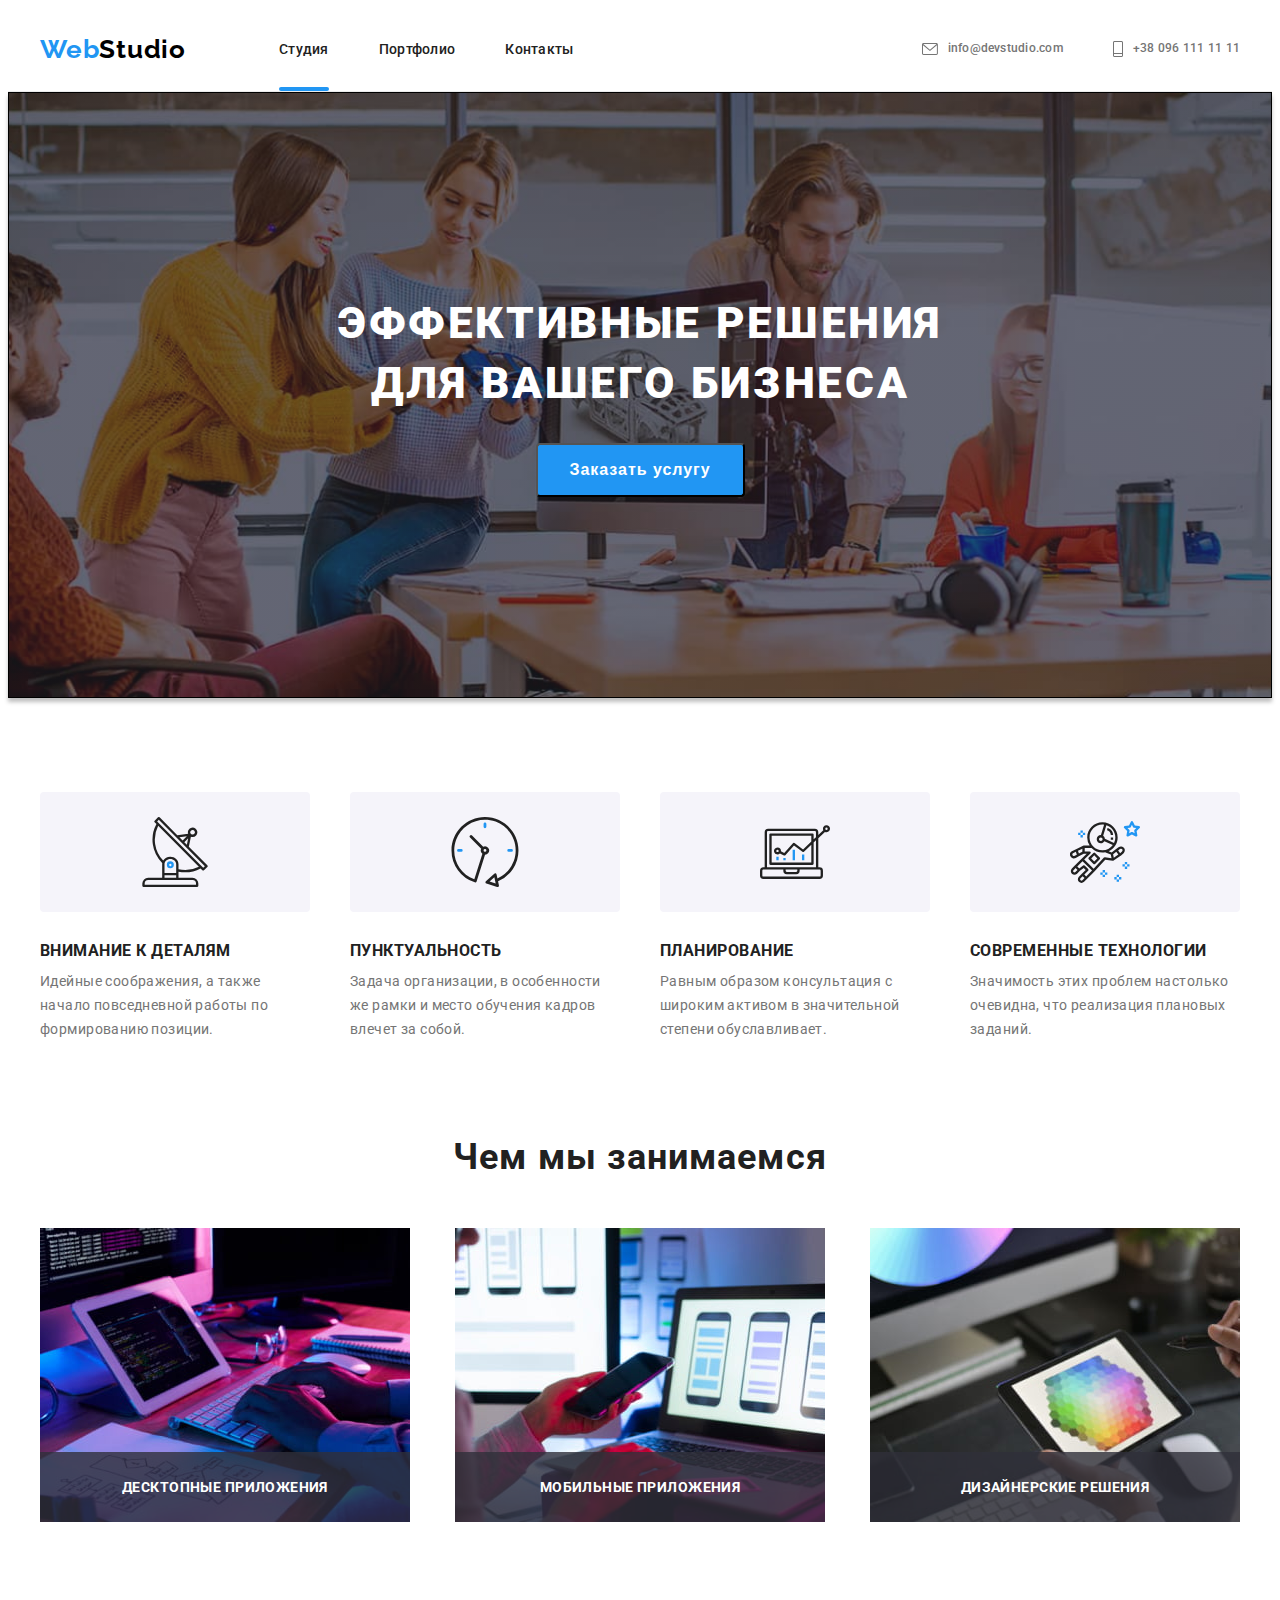
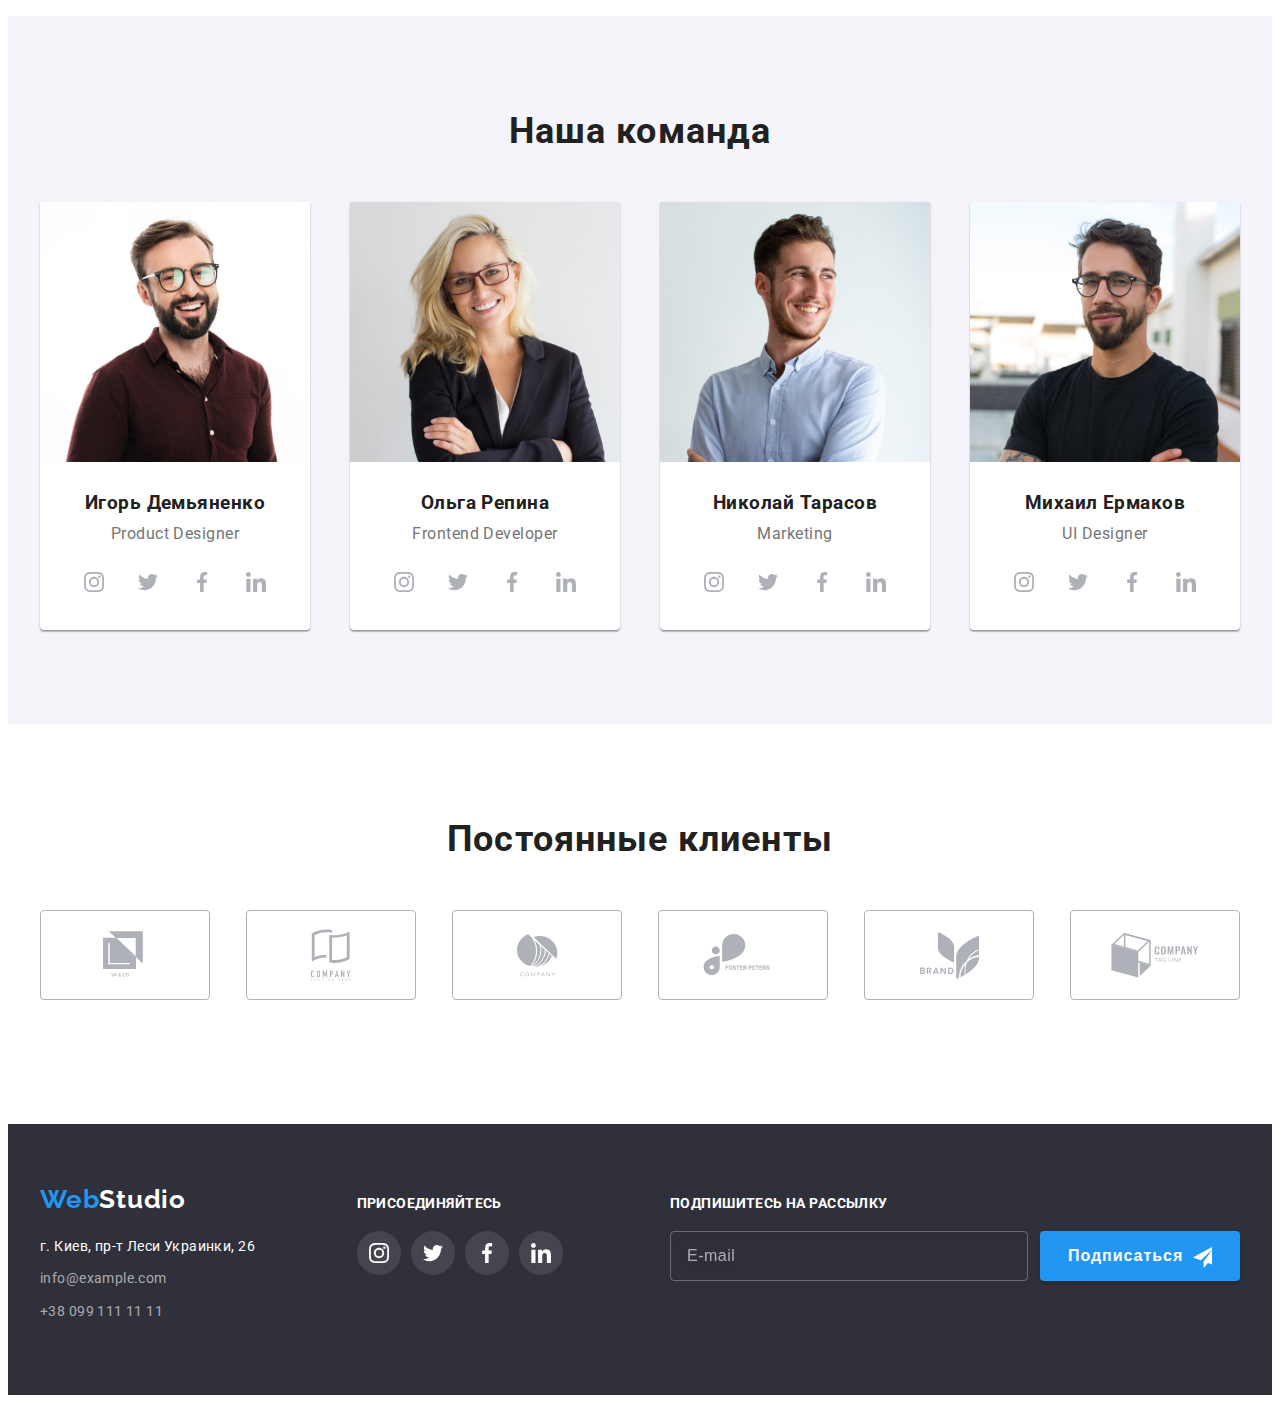
==== commit 6593e97d: "work on bugs" ====
--- a/index.html
+++ b/index.html
@@ -49,17 +49,19 @@
                     <ul class="list-studio-menu list-no-style">
                         <li class="list-studio-item">
                             <a 
-                                class="link-studio" 
+                                class="link-studio list-studio-link" 
                                 href="./index.html"
                                 >Студия</a>
                         </li>
                         <li class="list-studio-item">
                             <a 
+                                class="list-studio-link"
                                 href="./portfolio.html"
                                 >Портфолио</a>
                         </li>
                         <li class="list-studio-item">
                             <a 
+                                class="list-studio-link"
                                 href="#"
                                 >Контакты</a>
                         </li>
--- a/css/main.min.css
+++ b/css/main.min.css
@@ -1,2 +1,2 @@
-body{font-family:"Roboto", sans-serif;font-weight:500;font-style:normal;font-size:14px;box-sizing:border-box}.list-no-style{list-style:none;margin:0;padding:0}a{display:block;text-decoration:none}.container{padding:0 15px;margin:0 auto;width:480px}@media screen and (min-width: 768px){.container{width:768px}}@media screen and (min-width: 1200px){.container{width:1200px}}img{display:block;max-width:100%;height:auto}.svg-icon{width:20px;height:20px}.backdrop{position:fixed;top:0;left:0;width:100%;height:100%;background-color:rgba(0,0,0,0.2);opacity:1;transition:opacity 250ms cubic-bezier(0.4, 0, 0.2, 1);overflow-y:scroll;z-index:160}.backdrop .modal{position:absolute;top:20px;left:50%;transform:translateX(-50%) scale(1);min-width:450px;min-height:609px;background:#fff;box-shadow:0px 1px 3px rgba(0,0,0,0.12),0px 1px 1px rgba(0,0,0,0.14),0px 2px 1px rgba(0,0,0,0.2);border-radius:4px;transition:scale 250ms cubic-bezier(0.4, 0, 0.2, 1);padding:40px;z-index:1000}@media screen and (min-width: 1200px){.backdrop .modal{top:50%;transform:translate(-50%, -50%) scale(1);min-width:528px;height:581px;overflow-y:auto}}.backdrop.is-hidden{opacity:0;pointer-events:none}.backdrop.is-hidden .modal{transform:translate(-50%, -50%) scale(0.9)}.backdrop h3{font-family:Roboto;font-weight:bold;font-size:20px;line-height:1.5;text-align:center;letter-spacing:0.03em;color:#212121;margin:0;margin-bottom:12px}@media screen and (min-width: 1200px){.backdrop h3{font-size:20px;line-height:1.15;margin-bottom:20px}}.form{width:370px;height:342px;margin:0 auto}@media screen and (min-width: 1200px){.form{width:448px}}.form input:not([type="checkbox"]){display:block;margin:0;padding:0;margin-top:4px;height:40px;width:100%;border:1px solid rgba(33,33,33,0.2);border-radius:4px;cursor:pointer;padding-left:42px}.form label{font-weight:normal;font-size:12px;line-height:1.167;letter-spacing:0.01em;color:#757575}.form .form-label{display:block;margin-bottom:10px}.form .form-label svg{position:absolute;top:50%;left:15px;transform:translateY(-50%);width:18px;height:18px}.form .form-label .form-input-wrapper{display:block;position:relative}.form .form-label .form-input-wrapper:focus-within>.form-icon{fill:#2196f3;transition:250ms cubic-bezier(0.4, 0, 0.2, 1)}.form .form-label .form-input-wrapper:focus-within>.form-input{border:1px solid #2196f3;outline:none;transition:250ms cubic-bezier(0.4, 0, 0.2, 1)}.form .form-textarea{display:block;margin-bottom:20px}.form .form-textarea textarea{display:block;margin:0;padding:0;margin-top:4px;height:120px;width:100%;border:1px solid rgba(33,33,33,0.2);border-radius:4px;resize:none;padding:12px 16px}.form-label-checkbox{display:inline-flex;align-items:center;align-self:center;margin-bottom:30px}.form-label-checkbox .form-input-checkbox{position:absolute;width:1px;height:1px;margin:-1px;border:0;padding:0;clip:rect(0 0 0 0);overflow:hidden}.form-label-checkbox .form-input-checkbox:checked+.form-icon-checkbox{background-color:#2196f3;background-image:url(../images/modal-form-icon-check.svg);background-origin:border-box}.form-label-checkbox .form-icon-checkbox{display:block;width:16px;height:15px;border:2px solid #212121;border-radius:4px;margin-right:9px}.form-label-checkbox .form-input-checkbox:focus+.form-icon-checkbox{border-color:#2196f3}.form-label-checkbox .form-text-checkbox{display:flex;font-weight:normal;font-size:12px;line-height:1.167;letter-spacing:0.03em;color:#757575;margin:0}@media screen and (min-width: 1200px){.form-label-checkbox .form-text-checkbox{font-size:14px;line-height:1.714}}.form-label-checkbox .form-text-checkbox a{color:#2196f3;text-decoration:underline;margin-left:4px}@media screen and (min-width: 1200px){.form-label-checkbox .form-text-checkbox a{margin-left:9px}}.btn-close-modal{position:absolute;right:0;top:0;display:flex;justify-content:center;align-items:center;border-radius:50%;background-color:#fff;border:1px solid rgba(0,0,0,0.1);box-sizing:border-box;width:30px;height:30px;margin-top:8px;margin-right:8px;cursor:pointer}.btn-close-modal:hover,.btn-close-modal:focus,.btn-close-modal:active{fill:#2196f3;transition:250ms cubic-bezier(0.4, 0, 0.2, 1)}.btn-close-modal svg{width:11px;height:11px}.btn-submit-modal{display:flex;margin:0 auto;padding:10px 55px;width:200px;height:50px;background:#2196f3;box-shadow:0px 4px 4px rgba(0,0,0,0.15);border-radius:4px;cursor:pointer;font-weight:bold;font-size:16px;line-height:1.875;letter-spacing:0.06em;color:#fff;border:none;outline:none}.header-button{display:inline-flex;border:none;margin:0;padding:0;background-color:transparent;cursor:pointer;outline:none;z-index:105}.header-button:hover .button-close-menu,.header-button:hover .button-open-menu{fill:#2196f3;transition:250ms cubic-bezier(0.4, 0, 0.2, 1)}.header-button:focus-within>.button-close-menu,.header-button:focus-within>.button-open-menu{fill:#2196f3}.header-button svg{width:40px;height:40px}.header-button .button-close-menu{display:none}.header-button.is-open .button-close-menu{display:block}.header-button.is-open .button-open-menu{display:none}@media screen and (min-width: 768px){.header-button{display:none}}@media screen and (min-width: 1200px){.header-button{display:none}}@media screen and (max-width: 767px){.body .header-menu{display:none;position:absolute;top:0;left:0;width:100%;padding:48px 83px 48px 40px;z-index:100;background-color:#fff}.body .header-menu.is-open{display:block}.body .contacts-icon{display:none}.body .list-studio-contacts{display:flex;flex-direction:column-reverse;margin-bottom:64px}.body .list-studio-menu li:not(:last-child){margin-bottom:32px}.body .contacts-phone{font-size:34px;line-height:1.176;letter-spacing:0.02em;color:#2196f3;margin-bottom:32px}.body .contacts-mail{font-size:24px;line-height:1.167;letter-spacing:0.02em;color:#757575}.body .header-social-links-list{display:flex}.body .header-social-links-item{font-size:18px;line-height:1.222;letter-spacing:0.02em;color:#2196f3}.body .header-social-links-item:not(:last-child){border-right:1px solid rgba(33,33,33,0.2);padding-right:10px;margin-right:10px}}header{padding:16px 0px;border-bottom:1px solid #ececec;background-color:#fff}header .container{display:flex;align-items:center}@media screen and (max-width: 767px){header .container{position:relative;justify-content:space-between;padding:0 15px}}@media screen and (min-width: 768px){.header-menu{width:100%;display:flex;justify-content:space-between;align-items:center}.header-menu .header-social-links-list{display:none}}@media screen and (min-width: 768px){.menu{display:flex;align-items:center}.list-studio-menu{display:flex}.list-studio-menu li:not(:last-child){margin-right:50px}}@media screen and (min-width: 768px) and (max-width: 1199px){.header{padding:25px 0}.header .list-studio-contacts{margin-bottom:0;width:138px;display:flex;flex-wrap:wrap}.header .list-studio-contacts .studio-contacts-item{margin-bottom:10px;margin-right:0px}.header .list-studio-contacts .studio-contacts-item:last-child{margin-bottom:0}}@media screen and (min-width: 1200px){.list-studio-contacts{display:flex;margin-left:auto}}@media screen and (min-width: 1200px){.list-studio-contacts .studio-contacts-item{display:flex;justify-content:center;align-items:center;margin:0 auto}}.contacts-icon{margin-right:10px;fill:#757575}.webstudio-logo-header{font-family:Raleway;font-weight:bold;font-size:24px;line-height:1.167;letter-spacing:0.03em;color:#2196f3;padding:0}@media screen and (min-width: 768px){.webstudio-logo-header{margin-right:88px}}@media screen and (min-width: 1200px){.webstudio-logo-header{margin-right:93px;font-size:26px;line-height:1.192}}.webstudio-logo-header .webstudio-black{color:#000}.studio-contacts-link{display:flex;font-size:12px;line-height:1.167;color:#757575;letter-spacing:0.02em;align-items:center}@media screen and (min-width: 1200px){.studio-contacts-link{line-height:1.143}.studio-contacts-link.contacts-mail{margin-right:50px}.studio-contacts-link:hover svg,.studio-contacts-link:focus svg{fill:#2196f3;transition:250ms cubic-bezier(0.4, 0, 0.2, 1)}}.list-studio-menu{margin-bottom:302px}@media screen and (min-width: 768px){.list-studio-menu{margin-bottom:0}}.list-studio-menu a{font-size:40px;line-height:1.175;text-align:left;letter-spacing:0.02em;color:#212121}@media screen and (min-width: 768px){.list-studio-menu a{font-size:14px;line-height:1.333;text-align:center}}.list-studio-menu a:hover,.list-studio-menu a:active,.list-studio-menu a:focus{color:#2196f3;transition:color 250ms cubic-bezier(0.4, 0, 0.2, 1)}.list-studio-menu .link-studio{position:relative}@media screen and (min-width: 768px){.list-studio-menu .link-studio::after{content:"";display:block;position:absolute;top:205%;left:0;width:100%;height:4px;background:#2196f3;border-radius:2px}}.list-studio-menu .link-studio:visited{color:#2196f3}.hero{margin:0 auto;background-color:#2f303a;padding-top:118px;padding-bottom:118px;border:1px solid #000000;box-shadow:0px 4px 4px rgba(0,0,0,0.25)}@media screen and (min-width: 1200px){.hero{padding-top:200px;padding-bottom:200px}}.hero .hero-box{margin:0 auto;text-align:center;max-width:360px}@media screen and (min-width: 1200px){.hero .hero-box{max-width:696px}}.hero .hero-box .hero-heading{font-weight:900;font-size:26px;line-height:1.615;text-align:center;letter-spacing:0.06em;text-transform:uppercase;color:#fff;margin:0 auto}@media screen and (min-width: 1200px){.hero .hero-box .hero-heading{font-size:44px;line-height:1.364}}.hero .hero-btn{display:flex;margin:0 auto;padding-top:30px}.hero .hero-btn .hero-button{font-weight:bold;font-size:16px;line-height:1.875;letter-spacing:0.06em;align-items:center;text-align:center;background-color:#2196f3;color:#fff;cursor:pointer;border-radius:4px;min-width:200px;min-height:50px;padding:10px 32px;margin:0 auto;display:flex}.overlay{margin-left:auto;margin-right:auto}@media screen and (max-width: 1199px){.hero{background-image:linear-gradient(to right, rgba(47,48,58,0.4), rgba(47,48,58,0.4)),url("../../images/overlay/overlay-480-x1.jpg");background-repeat:no-repeat;background-size:cover;background-position:center}}@media screen and (min-device-pixel-ratio: 2) and (max-width: 1199px), screen and (-webkit-min-device-pixel-ratio: 2) and (max-width: 1199px), screen and (-o-min-device-pixel-ratio: 2 / 1) and (max-width: 1199px), screen and (min-resolution: 192dpi) and (max-width: 1199px), screen and (min-resolution: 2dppx) and (max-width: 1199px){.hero{background-image:linear-gradient(to right, rgba(47,48,58,0.4), rgba(47,48,58,0.4)),url("../../images/overlay/overlay-480-x2.jpg")}}@media screen and (min-width: 768px){.hero{background-image:linear-gradient(to right, rgba(47,48,58,0.4), rgba(47,48,58,0.4)),url("../../images/overlay/overlay-768-x1.jpg")}}@media screen and (min-device-pixel-ratio: 2) and (min-width: 768px), screen and (-webkit-min-device-pixel-ratio: 2) and (min-width: 768px), screen and (-o-min-device-pixel-ratio: 2 / 1) and (min-width: 768px), screen and (min-resolution: 192dpi) and (min-width: 768px), screen and (min-resolution: 2dppx) and (min-width: 768px){.hero{background-image:linear-gradient(to right, rgba(47,48,58,0.4), rgba(47,48,58,0.4)),url("../../images/overlay/overlay-768-x2.jpg")}}@media screen and (min-width: 1200px){.hero{background-image:linear-gradient(to right, rgba(47,48,58,0.4), rgba(47,48,58,0.4)),url("../../images/overlay/overlay-1600-x1.jpg")}}@media screen and (min-device-pixel-ratio: 2) and (min-width: 1200px), screen and (-webkit-min-device-pixel-ratio: 2) and (min-width: 1200px), screen and (-o-min-device-pixel-ratio: 2 / 1) and (min-width: 1200px), screen and (min-resolution: 192dpi) and (min-width: 1200px), screen and (min-resolution: 2dppx) and (min-width: 1200px){.hero{background-image:linear-gradient(to right, rgba(47,48,58,0.4), rgba(47,48,58,0.4)),url("../../images/overlay/overlay-1600-x2.jpg")}}.advantage .advantage-list{padding:0;margin:0 auto;padding-top:60px;padding-bottom:60px}@media screen and (min-width: 768px){.advantage .advantage-list{display:flex;flex-wrap:wrap}}@media screen and (min-width: 768px) and (min-width: 1200px){.advantage .advantage-list{justify-content:space-between;padding-top:94px;padding-bottom:94px}}@media screen and (max-width: 767px){.advantage .advantage-list .advantage-item:not(:last-child){margin-bottom:30px}}@media screen and (min-width: 768px) and (max-width: 1199px){.advantage .advantage-list .advantage-item:not(:nth-last-child(-n+2)){margin-bottom:30px}}@media screen and (min-width: 768px) and (max-width: 1199px){.advantage .advantage-list .advantage-item:nth-last-child(even){margin-right:30px}}.advantage .advantage-list .advantage-icon-list{display:inline-flex;align-items:center;width:450px;height:120px;background:#f5f4fa;border-radius:4px;margin-bottom:30px}@media screen and (min-width: 768px){.advantage .advantage-list .advantage-icon-list{width:354px}}@media screen and (min-width: 1200px){.advantage .advantage-list .advantage-icon-list{width:270px}}.advantage .advantage-list .advantage-icon{width:70px;height:70px;margin:0 auto}.advantage .advantage-list .advantage-heading{text-align:center;font-weight:bold;line-height:1.143;letter-spacing:0.03em;text-transform:uppercase;color:#212121;width:450px;min-height:16px;margin:0;margin-bottom:10px}@media screen and (min-width: 768px){.advantage .advantage-list .advantage-heading{text-align:left;width:354px}}@media screen and (min-width: 1200px){.advantage .advantage-list .advantage-heading{width:270px}}.advantage .advantage-list .advantage-text{font-weight:normal;line-height:1.714;letter-spacing:0.03em;color:#757575;width:450px;min-height:50px;margin:0}@media screen and (min-width: 768px){.advantage .advantage-list .advantage-text{width:354px}}@media screen and (min-width: 1200px){.advantage .advantage-list .advantage-text{width:270px}}.activities{display:none}@media screen and (min-width: 768px){.activities{display:none}}@media screen and (min-width: 1200px){.activities{display:block;padding-bottom:94px}}.activities .activities-heading{font-weight:bold;font-size:36px;line-height:1.167;text-align:center;letter-spacing:0.03em;color:#212121;margin-bottom:50px;margin-top:0}.activities ul{display:flex;justify-content:space-between}.activities ul .activities-thumb{position:relative}.activities ul .activities-thumb .activities-thumb-text{display:flex;align-items:center;justify-content:center;width:370px;height:70px;background:rgba(47,48,58,0.8);font-weight:bold;font-size:14px;line-height:1.143;text-align:center;letter-spacing:0.03em;text-transform:uppercase;color:#fff;position:absolute;bottom:0}.team{margin:0 auto;background-color:#f5f4fa;padding-top:60px;padding-bottom:60px}@media screen and (min-width: 1200px){.team{padding-top:94px;padding-bottom:94px}}.team .heading-team{margin:0;font-weight:bold;font-size:36px;line-height:1.167;text-align:center;letter-spacing:0.03em;color:#212121;margin-bottom:50px}@media screen and (min-width: 768px){.team .team-list{display:flex;flex-wrap:wrap}}@media screen and (min-width: 1200px){.team .team-list{display:flex;justify-content:space-between}}.team .team-list .box-team-card{background-color:#fff;box-shadow:0px 1px 3px rgba(0,0,0,0.12),0px 1px 1px rgba(0,0,0,0.14),0px 2px 1px rgba(0,0,0,0.2);border-radius:0px 0px 4px 4px}@media screen and (min-width: 768px){.team .team-list .box-team-card{width:354px;height:536px}}@media screen and (min-width: 1200px){.team .team-list .box-team-card{width:270px;height:428px}}@media screen and (max-width: 767px){.team .team-list .box-team-card:not(:last-child){margin-bottom:30px}}@media screen and (min-width: 768px) and (max-width: 1199px){.team .team-list .box-team-card:not(:nth-last-child(-n+2)){margin-bottom:30px}}@media screen and (min-width: 768px) and (max-width: 1199px){.team .team-list .box-team-card:nth-last-child(even){margin-right:30px}}.team .team-list .team-text-card{padding:30px;font-size:16px;line-height:1.186;text-align:center;letter-spacing:0.03em}.team .team-list .team-text-card h3{margin:0;color:#212121}.team .team-list .team-text-card p{margin:0;font-weight:normal;color:#757575;margin-top:10px}.team .team-list .team-text-card .team-list-icon{display:flex;justify-content:space-between;width:206px;margin:0 auto}.team .team-list .team-text-card .team-list-icon .team-list-link{display:flex;justify-content:center;align-items:center;border-radius:50%;background-color:#fff;width:44px;height:44px;margin-top:16px}.team .team-list .team-text-card .team-list-icon .team-list-link svg{fill:#afb1b8}.team .team-list .team-text-card .team-list-icon .team-list-link:hover,.team .team-list .team-text-card .team-list-icon .team-list-link:focus{background-color:#2196f3;transition:250ms cubic-bezier(0.4, 0, 0.2, 1)}.team .team-list .team-text-card .team-list-icon .team-list-link:hover svg,.team .team-list .team-text-card .team-list-icon .team-list-link:focus svg{fill:#fff;transition:250ms cubic-bezier(0.4, 0, 0.2, 1)}.clients{padding-top:60px;padding-bottom:60px}@media screen and (min-width: 1200px){.clients{padding-top:94px;padding-bottom:94px}}.clients .clients-heading{font-family:Roboto;font-weight:bold;font-size:28px;line-height:1.179;text-align:center;letter-spacing:0.03em;color:#212121;margin:0;margin-bottom:30px}@media screen and (min-width: 1200px){.clients .clients-heading{font-size:36px;line-height:1.167;margin-bottom:50px}}.clients ul{display:flex;flex-wrap:wrap}@media screen and (min-width: 1200px){.clients ul{display:flex;justify-content:space-between}}@media screen and (max-width: 767px){.clients-list-logos li:not(:nth-last-child(-n+2)){margin-bottom:30px}}@media screen and (max-width: 767px){.clients-list-logos li:nth-last-child(even){margin-right:30px}}@media screen and (min-width: 768px){.clients-list-logos li:not(:nth-last-child(-n+3)){margin-bottom:30px}}@media screen and (min-width: 768px){.clients-list-logos li:not(:nth-child(3n)){margin-right:30px}}@media screen and (min-width: 1200px){.clients-list-logos li:not(:last-child){margin-right:30px}}.clients-item-logos{display:flex;justify-content:center;align-items:center;width:210px;height:90px;border:1px solid #afb1b8;box-sizing:border-box;border-radius:4px;margin:0 auto;fill:#afb1b8}@media screen and (min-width: 768px){.clients-item-logos{width:226px;height:90px}}@media screen and (min-width: 1200px){.clients-item-logos{width:170px;height:90px}}.clients-item-logos:hover,.clients-item-logos:focus{border:1px solid #2196f3;fill:#2196f3;transition:250ms cubic-bezier(0.4, 0, 0.2, 1)}.clients-item-logos .clients-logo-1{width:44px;height:49px}.clients-item-logos .clients-logo-2{width:40px;height:52px}.clients-item-logos .clients-logo-3{width:41px;height:43px}.clients-item-logos .clients-logo-4{width:80px;height:42px}.clients-item-logos .clients-logo-5{width:59px;height:47px}.clients-item-logos .clients-logo-6{width:88px;height:45px}.footer{width:100%;background-color:#2f303a;padding:60px 0;margin:0}@media screen and (min-width: 1200px){.footer{display:flex;margin:0 auto;align-items:center}}.footer .footer-wrapper{padding-left:15px;padding-right:15px}@media screen and (min-width: 1200px){.footer .footer-wrapper{display:flex;align-items:baseline;justify-content:space-between}}.footer h3{font-family:Roboto;font-weight:bold;font-size:14px;line-height:1.143;letter-spacing:0.03em;text-transform:uppercase;color:#fff;margin:0;margin-bottom:20px}@media screen and (min-width: 1200px){.footer h3{margin-bottom:0;text-align:left}}@media screen and (min-width: 768px) and (max-width: 1199px){.footer{display:flex;flex-wrap:wrap;justify-content:center;align-items:flex-start}}@media screen and (min-width: 1200px){.footer{display:flex}.footer .footer-connect{margin-left:70px}}.logo{text-align:center}@media screen and (min-width: 768px){.logo{text-align:center;margin-bottom:20px}}@media screen and (min-width: 768px){.footer-contacts{width:232px;height:127px;margin-right:165px}}@media screen and (min-width: 1200px){.footer-contacts{margin-right:70px}}a.webstudio-logo-footer{margin-bottom:20px;font-family:Raleway;font-weight:bold;font-size:24px;line-height:1.167;letter-spacing:0.03em;color:#2196f3;min-height:28px}@media screen and (min-width: 1200px){a.webstudio-logo-footer{font-size:26px;line-height:1.192;width:145px;min-height:31px}}.webstudio-white{color:#fff}.footer-item-contacts{margin-bottom:60px;display:flex;flex-direction:column;justify-content:center}@media screen and (min-width: 768px){.footer-item-contacts{display:block}}.footer-item-contacts li:not(:last-child){margin-bottom:8px}@media screen and (min-width: 1200px){.footer-item-contacts li:not(:last-child){margin-bottom:9px}}.footer-item-contacts a{text-align:center;font-weight:normal;line-height:1.714;letter-spacing:0.03em;color:rgba(255,255,255,0.6)}.footer-item-contacts a:hover,.footer-item-contacts a:active,.footer-item-contacts a:focus{color:#2196f3;transition:250ms cubic-bezier(0.4, 0, 0.2, 1)}.address{font-weight:normal;line-height:1.714;letter-spacing:0.03em;color:#fff;margin-bottom:8px;text-align:center}.footer-connect{display:flex;justify-content:center;align-items:center;flex-direction:column;margin-bottom:60px}.footer-list-icons{display:flex;justify-content:space-between;width:206px;margin:0}.footer-list-icons .footer-item-icon{display:flex;justify-content:center;align-items:center;border-radius:50%;background-color:rgba(255,255,255,0.1);width:44px;height:44px}.footer-list-icons .footer-item-icon:hover,.footer-list-icons .footer-item-icon:focus{background-color:#2196f3;transition:250ms cubic-bezier(0.4, 0, 0.2, 1)}.footer-list-icons .footer-item-icon .footer-icon{fill:#fff;width:20px;height:20px}.footer-follow{display:flex;align-items:center;flex-direction:column}@media screen and (min-width: 1200px){.footer-follow{margin-left:93px}}@media screen and (min-width: 768px){.footer-follow .follow-form{text-align:center}}@media screen and (min-width: 1200px){.footer-follow .follow-form{display:flex}}@media screen and (min-width: 1200px){.follow-form{margin-top:20px}}.follow-form input{width:450px;height:50px;border:1px solid rgba(255,255,255,0.3);box-sizing:border-box;margin-bottom:20px;filter:drop-shadow(0px 4px 4px rgba(0,0,0,0.15));border-radius:4px;background-color:inherit;color:rgba(255,255,255,0.6);padding-left:16px}@media screen and (min-width: 1200px){.follow-form input{width:358px;margin-right:12px}}.follow-form input::placeholder{font-weight:normal;font-size:16px;line-height:1.25;display:flex;align-items:center;letter-spacing:0.03em;color:rgba(255,255,255,0.6)}.follow-form .button-wrapper{padding:0 134px}@media screen and (min-width: 768px){.follow-form .button-wrapper{padding:0}}.follow-form .button-wrapper button{display:inline-flex;align-items:center;padding:10px 28px;width:200px;height:50px;background:#2196f3;box-shadow:0px 4px 4px rgba(0,0,0,0.15);border-radius:4px;cursor:pointer;font-weight:bold;font-size:16px;line-height:1.875;letter-spacing:0.06em;color:#fff;border:none;outline:none}.follow-form .button-wrapper button .button-icon{display:block;width:24px;height:24px;margin-left:10px;background-image:url(../images/footer-button-send.svg)}.header-portfolio{border:1px solid #ececec}.header-portfolio .link-portfolio{position:relative}.header-portfolio .link-portfolio::after{content:"";display:block;position:absolute;bottom:0;left:0;width:100%;height:4px;background:#2196f3;border-radius:2px}.portfolio{display:flex;margin:0 auto;margin-top:60px}@media screen and (min-width: 1200px){.portfolio{margin-top:94px}}@media screen and (min-width: 768px){.btn-portfolio{display:flex;align-items:center;margin:0 auto;width:611px;height:54px}}@media screen and (max-width: 767px){.btn-portfolio ul{display:flex;flex-wrap:wrap}}@media screen and (min-width: 768px){.btn-portfolio ul{display:flex;justify-content:space-between;margin:0 auto;justify-content:space-between;align-items:flex-start}}.btn-portfolio li{padding-right:8px}@media screen and (max-width: 767px){.btn-portfolio li:not(:nth-last-child(-n+2)){margin-bottom:15px}}@media screen and (min-width: 768px){.btn-portfolio li{margin-bottom:0}}.btn-portfolio .btn-menu{background:#f5f4fa;font-size:16px;line-height:1.625;text-align:center;letter-spacing:0.03em;color:#212121;cursor:pointer;border-radius:4px;border:0px}.btn-portfolio .btn-menu:hover,.btn-portfolio .btn-menu:active,.btn-portfolio .btn-menu:focus{color:#fff;background-color:#2196f3;box-shadow:0px 3px 1px rgba(0,0,0,0.1),0px 1px 2px rgba(0,0,0,0.08),0px 2px 2px rgba(0,0,0,0.12);transition:250ms cubic-bezier(0.4, 0, 0.2, 1)}.btn-portfolio .btn-menu-all{width:73px;min-height:38px}.btn-portfolio .btn-menu-site{width:128px;min-height:38px}.btn-portfolio .btn-menu-app{width:145px;min-height:38px}.btn-portfolio .btn-menu-design{width:103px;min-height:38px}.btn-portfolio .btn-menu-marketing{width:130px;min-height:38px}.menu-portfolio{display:flex;align-items:center;margin:0 auto;margin-top:40px;margin-bottom:60px}@media screen and (min-width: 768px){.menu-portfolio{margin-top:34px;margin-bottom:89px}}.menu-portfolio .container-card{margin-left:0;margin-right:0}.menu-portfolio .container-card .menu-list-portfolio{display:flex;flex-wrap:wrap}@media screen and (min-width: 768px){.menu-portfolio .container-card .menu-list-portfolio{margin-right:calc(-1 * 30px);margin-bottom:calc(-1 * 30px)}}.menu-portfolio .container-card .menu-list-portfolio li:not(:last-child){margin-bottom:30px}@media screen and (min-width: 768px){.menu-portfolio .container-card .menu-list-portfolio li{flex-basis:calc(100% / 2 - 30px);margin-right:30px;margin-bottom:30px}}@media screen and (min-width: 1200px){.menu-portfolio .container-card .menu-list-portfolio li{flex-basis:calc(100% / 3 - 30px)}}.menu-portfolio .container-card .menu-list-portfolio .box-portfolio{width:450px;height:404px;background-color:#fff;border:1px solid #eee}@media screen and (min-width: 768px){.menu-portfolio .container-card .menu-list-portfolio .box-portfolio{width:354px;height:440px}}@media screen and (min-width: 1200px){.menu-portfolio .container-card .menu-list-portfolio .box-portfolio{width:370px;height:404px}}.menu-portfolio .container-card .menu-list-portfolio .box-portfolio .box-portfolio-link:hover,.menu-portfolio .container-card .menu-list-portfolio .box-portfolio .box-portfolio-link:focus{box-sizing:border-box;box-shadow:0px 1px 1px rgba(0,0,0,0.12),0px 4px 4px rgba(0,0,0,0.06),1px 4px 6px rgba(0,0,0,0.16);transition:250ms cubic-bezier(0.4, 0, 0.2, 1)}.menu-portfolio .container-card .menu-list-portfolio .portfolio-text-card{padding:20px 24px}.menu-portfolio .container-card .menu-list-portfolio .portfolio-text-card h2{font-weight:bold;font-size:18px;line-height:2;letter-spacing:0.06em;color:#212121;margin:0}.menu-portfolio .container-card .menu-list-portfolio .portfolio-text-card p{font-size:16px;line-height:1.875;letter-spacing:0.03em;color:#757575;margin:0;margin-top:4px}.portfolio-thumb{position:relative;overflow:hidden;transition:transform 250ms cubic-bezier(0.4, 0, 0.2, 1)}.portfolio-thumb .portfolio-info-thumb{display:inline-block;position:absolute;bottom:0;left:0;padding:63px 24px 63px 24px;width:100%;height:100%;background:rgba(33,150,243,0.9);font-weight:normal;font-size:18px;line-height:1.556;letter-spacing:0.03em;color:#fff;transform:translateY(100%);transition:transform 250ms cubic-bezier(0.4, 0, 0.2, 1)}.box-portfolio-link:hover .portfolio-info-thumb,.box-portfolio-link:focus .portfolio-info-thumb{transform:translateY(0);transition:transform 250ms cubic-bezier(0.4, 0, 0.2, 1)}.link-portfolio:visited{color:#2196f3}
+body{font-family:"Roboto", sans-serif;font-weight:500;font-style:normal;font-size:14px;box-sizing:border-box}.list-no-style{list-style:none;margin:0;padding:0}a{display:block;text-decoration:none}.container{padding:0 15px;margin:0 auto;width:480px}@media screen and (min-width: 768px){.container{width:768px}}@media screen and (min-width: 1200px){.container{width:1200px}}img{display:block;max-width:100%;height:auto}.svg-icon{width:20px;height:20px}.backdrop{position:fixed;top:0;left:0;width:100%;height:100%;background-color:rgba(0,0,0,0.2);opacity:1;transition:opacity 250ms cubic-bezier(0.4, 0, 0.2, 1);overflow-y:scroll;z-index:160}.backdrop .modal{position:absolute;top:20px;left:50%;transform:translateX(-50%) scale(1);min-width:450px;min-height:609px;background:#fff;box-shadow:0px 1px 3px rgba(0,0,0,0.12),0px 1px 1px rgba(0,0,0,0.14),0px 2px 1px rgba(0,0,0,0.2);border-radius:4px;transition:scale 250ms cubic-bezier(0.4, 0, 0.2, 1);padding:40px;z-index:1000}@media screen and (min-width: 1200px){.backdrop .modal{top:50%;transform:translate(-50%, -50%) scale(1);min-width:528px;height:581px;overflow-y:auto}}.backdrop.is-hidden{opacity:0;pointer-events:none}.backdrop.is-hidden .modal{transform:translate(-50%, -50%) scale(0.9)}.backdrop h3{font-family:Roboto;font-weight:bold;font-size:20px;line-height:1.5;text-align:center;letter-spacing:0.03em;color:#212121;margin:0;margin-bottom:12px}@media screen and (min-width: 1200px){.backdrop h3{font-size:20px;line-height:1.15;margin-bottom:20px}}.form{width:370px;height:342px;margin:0 auto}@media screen and (min-width: 1200px){.form{width:448px}}.form input:not([type="checkbox"]){display:block;margin:0;padding:0;margin-top:4px;height:40px;width:100%;border:1px solid rgba(33,33,33,0.2);border-radius:4px;cursor:pointer;padding-left:42px}.form label{font-weight:normal;font-size:12px;line-height:1.167;letter-spacing:0.01em;color:#757575}.form .form-label{display:block;margin-bottom:10px}.form .form-label svg{position:absolute;top:50%;left:15px;transform:translateY(-50%);width:18px;height:18px}.form .form-label .form-input-wrapper{display:block;position:relative}.form .form-label .form-input-wrapper:focus-within>.form-icon{fill:#2196f3;transition:250ms cubic-bezier(0.4, 0, 0.2, 1)}.form .form-label .form-input-wrapper:focus-within>.form-input{border:1px solid #2196f3;outline:none;transition:250ms cubic-bezier(0.4, 0, 0.2, 1)}.form .form-textarea{display:block;margin-bottom:20px}.form .form-textarea textarea{display:block;margin:0;padding:0;margin-top:4px;height:120px;width:100%;border:1px solid rgba(33,33,33,0.2);border-radius:4px;resize:none;padding:12px 16px}.form-label-checkbox{display:inline-flex;align-items:center;align-self:center;margin-bottom:30px}.form-label-checkbox .form-input-checkbox{position:absolute;width:1px;height:1px;margin:-1px;border:0;padding:0;clip:rect(0 0 0 0);overflow:hidden}.form-label-checkbox .form-input-checkbox:checked+.form-icon-checkbox{background-color:#2196f3;background-image:url(../images/modal-form-icon-check.svg);background-origin:border-box}.form-label-checkbox .form-icon-checkbox{display:block;width:16px;height:15px;border:2px solid #212121;border-radius:4px;margin-right:9px}.form-label-checkbox .form-input-checkbox:focus+.form-icon-checkbox{border-color:#2196f3}.form-label-checkbox .form-text-checkbox{display:flex;font-weight:normal;font-size:12px;line-height:1.167;letter-spacing:0.03em;color:#757575;margin:0}@media screen and (min-width: 1200px){.form-label-checkbox .form-text-checkbox{font-size:14px;line-height:1.714}}.form-label-checkbox .form-text-checkbox a{color:#2196f3;text-decoration:underline;margin-left:4px}@media screen and (min-width: 1200px){.form-label-checkbox .form-text-checkbox a{margin-left:9px}}.btn-close-modal{position:absolute;right:0;top:0;display:flex;justify-content:center;align-items:center;border-radius:50%;background-color:#fff;border:1px solid rgba(0,0,0,0.1);box-sizing:border-box;width:30px;height:30px;margin-top:8px;margin-right:8px;cursor:pointer}.btn-close-modal:hover,.btn-close-modal:focus,.btn-close-modal:active{fill:#2196f3;transition:250ms cubic-bezier(0.4, 0, 0.2, 1)}.btn-close-modal svg{width:11px;height:11px}.btn-submit-modal{display:flex;margin:0 auto;padding:10px 55px;width:200px;height:50px;background:#2196f3;box-shadow:0px 4px 4px rgba(0,0,0,0.15);border-radius:4px;cursor:pointer;font-weight:bold;font-size:16px;line-height:1.875;letter-spacing:0.06em;color:#fff;border:none;outline:none}.header-button{display:inline-flex;border:none;margin:0;padding:0;background-color:transparent;cursor:pointer;outline:none;z-index:105}.header-button:hover .button-close-menu,.header-button:hover .button-open-menu{fill:#2196f3;transition:250ms cubic-bezier(0.4, 0, 0.2, 1)}.header-button:focus-within>.button-close-menu,.header-button:focus-within>.button-open-menu{fill:#2196f3}.header-button svg{width:40px;height:40px}.header-button .button-close-menu{display:none}.header-button.is-open .button-close-menu{display:block}.header-button.is-open .button-open-menu{display:none}@media screen and (min-width: 768px){.header-button{display:none}}@media screen and (min-width: 1200px){.header-button{display:none}}@media screen and (max-width: 767px){.body .header-menu{display:none;position:absolute;top:0;left:0;width:100%;padding:48px 83px 48px 40px;z-index:100;background-color:#fff}.body .header-menu.is-open{display:block}.body .contacts-icon{display:none}.body .list-studio-contacts{display:flex;flex-direction:column-reverse;margin-bottom:64px}.body .list-studio-menu li:not(:last-child){margin-bottom:32px}.body .contacts-phone{font-size:34px;line-height:1.176;letter-spacing:0.02em;color:#2196f3;margin-bottom:32px}.body .contacts-mail{font-size:24px;line-height:1.167;letter-spacing:0.02em;color:#757575}.body .header-social-links-list{display:flex}.body .header-social-links-list .header-social-links-item:not(:last-child){border-right:1px solid rgba(33,33,33,0.2);padding-right:10px;margin-right:10px}.body .header-social-links-list a{font-size:18px;line-height:1.222;letter-spacing:0.02em;color:#2196f3}}header{border-bottom:1px solid #ececec;background-color:#fff}@media screen and (max-width: 767px){header{padding:16px 0}}header .container{display:flex;align-items:center}@media screen and (max-width: 767px){header .container{position:relative;justify-content:space-between;padding:0 15px}}@media screen and (min-width: 768px){.header-menu{width:100%;display:flex;justify-content:space-between;align-items:center}.header-menu .header-social-links-list{display:none}}@media screen and (min-width: 768px){.menu{display:flex;align-items:center;margin-right:84px}}@media screen and (min-width: 768px) and (min-width: 1200px){.menu{margin-right:0}}@media screen and (min-width: 768px){.list-studio-menu{display:flex}.list-studio-menu li:not(:last-child){margin-right:50px}}@media screen and (min-width: 768px) and (max-width: 1199px){.header .list-studio-contacts{margin-bottom:0;display:flex;flex-wrap:wrap}.header .list-studio-contacts .studio-contacts-item{margin-bottom:10px;margin-right:0px}.header .list-studio-contacts .studio-contacts-item:last-child{margin-bottom:0}}@media screen and (min-width: 768px){.studio-contacts-item a:hover,.studio-contacts-item a:focus{color:#2196f3;transition:250ms cubic-bezier(0.4, 0, 0.2, 1)}}@media screen and (min-width: 768px){.list-studio-contacts a{display:flex;align-items:center;line-height:1.143;letter-spacing:0.02em;color:#757575}.list-studio-contacts a.contacts-mail{margin-right:50px}.list-studio-contacts a:hover svg,.list-studio-contacts a:focus svg{fill:#2196f3;transition:250ms cubic-bezier(0.4, 0, 0.2, 1)}}@media screen and (min-width: 1200px){.list-studio-contacts{display:flex;margin-left:auto}}@media screen and (min-width: 1200px){.list-studio-contacts .studio-contacts-item{display:flex;justify-content:center;align-items:center;margin:0 auto}}.contacts-icon{margin-right:10px;fill:#757575}.webstudio-logo-header{font-family:Raleway;font-weight:bold;font-size:24px;line-height:1.167;letter-spacing:0.03em;color:#2196f3;padding:0}@media screen and (min-width: 768px){.webstudio-logo-header{margin-right:88px}}@media screen and (min-width: 1200px){.webstudio-logo-header{margin-right:93px;font-size:26px;line-height:1.192}}.webstudio-logo-header .webstudio-black{color:#000}.studio-contacts-link{display:flex;font-size:12px;line-height:1.167;color:#757575;letter-spacing:0.02em;align-items:center}@media screen and (min-width: 1200px){.studio-contacts-link{line-height:1.143}.studio-contacts-link.contacts-mail{margin-right:50px}}.list-studio-menu{margin-bottom:302px}@media screen and (min-width: 768px){.list-studio-menu{margin-bottom:0}}.list-studio-menu a{font-size:40px;line-height:1.175;text-align:left;letter-spacing:0.02em;color:#212121}@media screen and (min-width: 768px){.list-studio-menu a{font-size:14px;line-height:1.333;text-align:center}}.list-studio-menu a:hover,.list-studio-menu a:active,.list-studio-menu a:focus{color:#2196f3;transition:color 250ms cubic-bezier(0.4, 0, 0.2, 1)}@media screen and (min-width: 768px){.list-studio-menu .list-studio-link{padding:32px 0}}.list-studio-menu .link-studio{position:relative}.list-studio-menu .link-studio::after{content:"";display:block;position:absolute;bottom:0;left:0;width:100%;height:4px;background:#2196f3;border-radius:2px}@media screen and (max-width: 767px){.list-studio-menu .link-studio::after{display:none}}.list-studio-menu .link-studio:visited{color:#2196f3}.hero{margin:0 auto;background-color:#2f303a;padding-top:118px;padding-bottom:118px;border:1px solid #000000;box-shadow:0px 4px 4px rgba(0,0,0,0.25)}@media screen and (min-width: 1200px){.hero{padding-top:200px;padding-bottom:200px}}.hero .hero-box{margin:0 auto;text-align:center;max-width:360px}@media screen and (min-width: 1200px){.hero .hero-box{max-width:696px}}.hero .hero-box .hero-heading{font-weight:900;font-size:26px;line-height:1.615;text-align:center;letter-spacing:0.06em;text-transform:uppercase;color:#fff;margin:0 auto}@media screen and (min-width: 1200px){.hero .hero-box .hero-heading{font-size:44px;line-height:1.364}}.hero .hero-btn{display:flex;margin:0 auto;padding-top:30px}.hero .hero-btn .hero-button{font-weight:bold;font-size:16px;line-height:1.875;letter-spacing:0.06em;align-items:center;text-align:center;background-color:#2196f3;color:#fff;cursor:pointer;border-radius:4px;min-width:200px;min-height:50px;padding:10px 32px;margin:0 auto;display:flex}.overlay{margin-left:auto;margin-right:auto}.hero{background-image:linear-gradient(to right, rgba(47,48,58,0.4), rgba(47,48,58,0.4)),url("../../images/overlay/overlay-480-x1.jpg");background-repeat:no-repeat;background-size:cover;background-position:center}@media screen and (min-device-pixel-ratio: 2) and (max-width: 767px), screen and (-webkit-min-device-pixel-ratio: 2) and (max-width: 767px), screen and (-o-min-device-pixel-ratio: 2 / 1) and (max-width: 767px), screen and (min-resolution: 192dpi) and (max-width: 767px), screen and (min-resolution: 2dppx) and (max-width: 767px){.hero{background-image:linear-gradient(to right, rgba(47,48,58,0.4), rgba(47,48,58,0.4)),url("../../images/overlay/overlay-480-x2.jpg")}}@media screen and (min-width: 768px){.hero{background-image:linear-gradient(to right, rgba(47,48,58,0.4), rgba(47,48,58,0.4)),url("../../images/overlay/overlay-768-x1.jpg")}}@media screen and (min-device-pixel-ratio: 2) and (min-width: 768px), screen and (-webkit-min-device-pixel-ratio: 2) and (min-width: 768px), screen and (-o-min-device-pixel-ratio: 2 / 1) and (min-width: 768px), screen and (min-resolution: 192dpi) and (min-width: 768px), screen and (min-resolution: 2dppx) and (min-width: 768px){.hero{background-image:linear-gradient(to right, rgba(47,48,58,0.4), rgba(47,48,58,0.4)),url("../../images/overlay/overlay-768-x2.jpg")}}@media screen and (min-width: 1200px){.hero{background-image:linear-gradient(to right, rgba(47,48,58,0.4), rgba(47,48,58,0.4)),url("../../images/overlay/overlay-1600-x1.jpg")}}@media screen and (min-device-pixel-ratio: 2) and (min-width: 1200px), screen and (-webkit-min-device-pixel-ratio: 2) and (min-width: 1200px), screen and (-o-min-device-pixel-ratio: 2 / 1) and (min-width: 1200px), screen and (min-resolution: 192dpi) and (min-width: 1200px), screen and (min-resolution: 2dppx) and (min-width: 1200px){.hero{background-image:linear-gradient(to right, rgba(47,48,58,0.4), rgba(47,48,58,0.4)),url("../../images/overlay/overlay-1600-x2.jpg")}}.advantage .advantage-list{padding:0;margin:0 auto;padding-top:60px;padding-bottom:60px}@media screen and (min-width: 768px){.advantage .advantage-list{display:flex;flex-wrap:wrap}}@media screen and (min-width: 768px) and (min-width: 1200px){.advantage .advantage-list{justify-content:space-between;padding-top:94px;padding-bottom:94px}}@media screen and (max-width: 767px){.advantage .advantage-list .advantage-item:not(:last-child){margin-bottom:30px}}@media screen and (min-width: 768px) and (max-width: 1199px){.advantage .advantage-list .advantage-item:not(:nth-last-child(-n+2)){margin-bottom:30px}}@media screen and (min-width: 768px) and (max-width: 1199px){.advantage .advantage-list .advantage-item:nth-last-child(even){margin-right:30px}}.advantage .advantage-list .advantage-icon-list{display:inline-flex;align-items:center;width:450px;height:120px;background:#f5f4fa;border-radius:4px;margin-bottom:30px}@media screen and (min-width: 768px){.advantage .advantage-list .advantage-icon-list{width:354px}}@media screen and (min-width: 1200px){.advantage .advantage-list .advantage-icon-list{width:270px}}.advantage .advantage-list .advantage-icon{width:70px;height:70px;margin:0 auto}.advantage .advantage-list .advantage-heading{text-align:center;font-weight:bold;line-height:1.143;letter-spacing:0.03em;text-transform:uppercase;color:#212121;width:450px;min-height:16px;margin:0;margin-bottom:10px}@media screen and (min-width: 768px){.advantage .advantage-list .advantage-heading{text-align:left;width:354px}}@media screen and (min-width: 1200px){.advantage .advantage-list .advantage-heading{width:270px}}.advantage .advantage-list .advantage-text{font-weight:normal;line-height:1.714;letter-spacing:0.03em;color:#757575;width:450px;min-height:50px;margin:0}@media screen and (min-width: 768px){.advantage .advantage-list .advantage-text{width:354px}}@media screen and (min-width: 1200px){.advantage .advantage-list .advantage-text{width:270px}}.activities{display:none}@media screen and (min-width: 768px){.activities{display:none}}@media screen and (min-width: 1200px){.activities{display:block;padding-bottom:94px}}.activities .activities-heading{font-weight:bold;font-size:36px;line-height:1.167;text-align:center;letter-spacing:0.03em;color:#212121;margin-bottom:50px;margin-top:0}.activities ul{display:flex;justify-content:space-between}.activities ul .activities-thumb{position:relative}.activities ul .activities-thumb .activities-thumb-text{display:flex;align-items:center;justify-content:center;width:370px;height:70px;background:rgba(47,48,58,0.8);font-weight:bold;font-size:14px;line-height:1.143;text-align:center;letter-spacing:0.03em;text-transform:uppercase;color:#fff;position:absolute;bottom:0}.team{margin:0 auto;background-color:#f5f4fa;padding-top:60px;padding-bottom:60px}@media screen and (min-width: 1200px){.team{padding-top:94px;padding-bottom:94px}}.team .heading-team{margin:0;font-weight:bold;font-size:36px;line-height:1.167;text-align:center;letter-spacing:0.03em;color:#212121;margin-bottom:50px}@media screen and (min-width: 768px){.team .team-list{display:flex;flex-wrap:wrap}}@media screen and (min-width: 1200px){.team .team-list{display:flex;justify-content:space-between}}.team .team-list .box-team-card{background-color:#fff;box-shadow:0px 1px 3px rgba(0,0,0,0.12),0px 1px 1px rgba(0,0,0,0.14),0px 2px 1px rgba(0,0,0,0.2);border-radius:0px 0px 4px 4px}@media screen and (min-width: 768px){.team .team-list .box-team-card{width:354px;height:536px}}@media screen and (min-width: 1200px){.team .team-list .box-team-card{width:270px;height:428px}}@media screen and (max-width: 767px){.team .team-list .box-team-card:not(:last-child){margin-bottom:30px}}@media screen and (min-width: 768px) and (max-width: 1199px){.team .team-list .box-team-card:not(:nth-last-child(-n+2)){margin-bottom:30px}}@media screen and (min-width: 768px) and (max-width: 1199px){.team .team-list .box-team-card:nth-last-child(even){margin-right:30px}}.team .team-list .team-text-card{padding:30px;font-size:16px;line-height:1.186;text-align:center;letter-spacing:0.03em}.team .team-list .team-text-card h3{margin:0;color:#212121}.team .team-list .team-text-card p{margin:0;font-weight:normal;color:#757575;margin-top:10px}.team .team-list .team-text-card .team-list-icon{display:flex;justify-content:space-between;width:206px;margin:0 auto}.team .team-list .team-text-card .team-list-icon .team-list-link{display:flex;justify-content:center;align-items:center;border-radius:50%;background-color:#fff;width:44px;height:44px;margin-top:16px}.team .team-list .team-text-card .team-list-icon .team-list-link svg{fill:#afb1b8}.team .team-list .team-text-card .team-list-icon .team-list-link:hover,.team .team-list .team-text-card .team-list-icon .team-list-link:focus{background-color:#2196f3;transition:250ms cubic-bezier(0.4, 0, 0.2, 1)}.team .team-list .team-text-card .team-list-icon .team-list-link:hover svg,.team .team-list .team-text-card .team-list-icon .team-list-link:focus svg{fill:#fff;transition:250ms cubic-bezier(0.4, 0, 0.2, 1)}.clients{padding-top:60px;padding-bottom:60px}@media screen and (min-width: 1200px){.clients{padding-top:94px;padding-bottom:94px}}.clients .clients-heading{font-family:Roboto;font-weight:bold;font-size:28px;line-height:1.179;text-align:center;letter-spacing:0.03em;color:#212121;margin:0;margin-bottom:30px}@media screen and (min-width: 1200px){.clients .clients-heading{font-size:36px;line-height:1.167;margin-bottom:50px}}.clients ul{display:flex;flex-wrap:wrap}@media screen and (min-width: 1200px){.clients ul{display:flex;justify-content:space-between}}@media screen and (max-width: 767px){.clients-list-logos li:not(:nth-last-child(-n+2)){margin-bottom:30px}}@media screen and (max-width: 767px){.clients-list-logos li:nth-last-child(even){margin-right:30px}}@media screen and (min-width: 768px){.clients-list-logos li:not(:nth-last-child(-n+3)){margin-bottom:30px}}@media screen and (min-width: 768px){.clients-list-logos li:not(:nth-child(3n)){margin-right:30px}}@media screen and (min-width: 1200px){.clients-list-logos li:not(:last-child){margin-right:30px}}.clients-item-logos{display:flex;justify-content:center;align-items:center;width:210px;height:90px;border:1px solid #afb1b8;box-sizing:border-box;border-radius:4px;margin:0 auto;fill:#afb1b8}@media screen and (min-width: 768px){.clients-item-logos{width:226px;height:90px}}@media screen and (min-width: 1200px){.clients-item-logos{width:170px;height:90px}}.clients-item-logos:hover,.clients-item-logos:focus{border:1px solid #2196f3;fill:#2196f3;transition:250ms cubic-bezier(0.4, 0, 0.2, 1)}.clients-item-logos .clients-logo-1{width:44px;height:49px}.clients-item-logos .clients-logo-2{width:40px;height:52px}.clients-item-logos .clients-logo-3{width:41px;height:43px}.clients-item-logos .clients-logo-4{width:80px;height:42px}.clients-item-logos .clients-logo-5{width:59px;height:47px}.clients-item-logos .clients-logo-6{width:88px;height:45px}.footer{width:100%;background-color:#2f303a;padding:60px 0;margin:0}@media screen and (min-width: 1200px){.footer{display:flex;margin:0 auto;align-items:center}}.footer .footer-wrapper{padding-left:15px;padding-right:15px}@media screen and (min-width: 768px){.footer .footer-wrapper{display:flex;flex-wrap:wrap;justify-content:center}}@media screen and (min-width: 1200px){.footer .footer-wrapper{display:flex;flex-wrap:nowrap;align-items:baseline;justify-content:space-between}}.footer h3{font-family:Roboto;font-weight:bold;font-size:14px;line-height:1.143;letter-spacing:0.03em;text-transform:uppercase;color:#fff;margin:0;margin-bottom:20px}@media screen and (min-width: 1200px){.footer h3{text-align:left}}@media screen and (min-width: 768px) and (max-width: 1199px){.footer{display:flex;flex-wrap:wrap;justify-content:center;align-items:flex-start}}.logo{text-align:center}@media screen and (min-width: 768px){.logo{text-align:center;margin-bottom:20px}}@media screen and (min-width: 768px){.footer-contacts{width:232px;height:127px;margin-right:165px}}@media screen and (min-width: 1200px){.footer-contacts{margin-right:70px}}a.webstudio-logo-footer{margin-bottom:20px;font-family:Raleway;font-weight:bold;font-size:24px;line-height:1.167;letter-spacing:0.03em;color:#2196f3;min-height:28px}@media screen and (min-width: 1200px){a.webstudio-logo-footer{font-size:26px;line-height:1.192;width:145px;min-height:31px}}.webstudio-white{color:#fff}.footer-item-contacts{margin-bottom:60px;display:flex;flex-direction:column;justify-content:center}@media screen and (min-width: 768px){.footer-item-contacts{display:block;margin-bottom:0}}.footer-item-contacts li:not(:last-child){margin-bottom:8px}@media screen and (min-width: 1200px){.footer-item-contacts li:not(:last-child){text-align:left;margin-bottom:9px}}.footer-item-contacts a{text-align:center;font-weight:normal;line-height:1.714;letter-spacing:0.03em;color:rgba(255,255,255,0.6)}@media screen and (min-width: 1200px){.footer-item-contacts a{text-align:left}}.footer-item-contacts a:hover,.footer-item-contacts a:active,.footer-item-contacts a:focus{color:#2196f3;transition:250ms cubic-bezier(0.4, 0, 0.2, 1)}.address{font-style:normal;font-weight:normal;line-height:1.714;letter-spacing:0.03em;color:#fff;margin-bottom:8px;text-align:center}@media screen and (min-width: 1200px){.address{text-align:left}}.footer-connect{display:flex;justify-content:center;align-items:center;flex-direction:column;margin-bottom:60px}@media screen and (min-width: 1200px){.footer-connect{align-items:start}}.footer-list-icons{display:flex;justify-content:space-between;width:206px;margin:0}.footer-list-icons .footer-item-icon{display:flex;justify-content:center;align-items:center;border-radius:50%;background-color:rgba(255,255,255,0.1);width:44px;height:44px}.footer-list-icons .footer-item-icon:hover,.footer-list-icons .footer-item-icon:focus{background-color:#2196f3;transition:250ms cubic-bezier(0.4, 0, 0.2, 1)}.footer-list-icons .footer-item-icon .footer-icon{fill:#fff;width:20px;height:20px}.footer-follow{display:flex;align-items:center;flex-direction:column}@media screen and (min-width: 768px){.footer-follow{margin-top:60px}}@media screen and (min-width: 1200px){.footer-follow{margin-top:0;margin-left:93px;align-items:start}}@media screen and (min-width: 768px){.footer-follow .follow-form{text-align:center}}@media screen and (min-width: 1200px){.footer-follow .follow-form{display:flex}}.follow-form input{width:450px;height:50px;border:1px solid rgba(255,255,255,0.3);box-sizing:border-box;margin-bottom:20px;filter:drop-shadow(0px 4px 4px rgba(0,0,0,0.15));border-radius:4px;background-color:inherit;color:rgba(255,255,255,0.6);padding-left:16px}@media screen and (min-width: 1200px){.follow-form input{width:358px;margin-right:12px}}.follow-form input::placeholder{font-weight:normal;font-size:16px;line-height:1.25;display:flex;align-items:center;letter-spacing:0.03em;color:rgba(255,255,255,0.6)}.follow-form .button-wrapper{padding:0 134px}@media screen and (min-width: 768px){.follow-form .button-wrapper{padding:0}}.follow-form .button-wrapper button{display:inline-flex;align-items:center;padding:10px 28px;width:200px;height:50px;background:#2196f3;box-shadow:0px 4px 4px rgba(0,0,0,0.15);border-radius:4px;cursor:pointer;font-weight:bold;font-size:16px;line-height:1.875;letter-spacing:0.06em;color:#fff;border:none;outline:none}.follow-form .button-wrapper button .button-icon{display:block;width:24px;height:24px;margin-left:10px;background-image:url(../images/footer-button-send.svg)}.header-portfolio{border:1px solid #ececec}.portfolio{display:flex;margin:0 auto;margin-top:60px}@media screen and (min-width: 1200px){.portfolio{margin-top:94px}}@media screen and (min-width: 768px){.btn-portfolio{display:flex;align-items:center;margin:0 auto;width:611px;height:54px}}@media screen and (max-width: 767px){.btn-portfolio ul{display:flex;flex-wrap:wrap}}@media screen and (min-width: 768px){.btn-portfolio ul{display:flex;justify-content:space-between;margin:0 auto;justify-content:space-between;align-items:flex-start}}.btn-portfolio li{padding-right:8px}@media screen and (max-width: 767px){.btn-portfolio li:not(:nth-last-child(-n+2)){margin-bottom:15px}}@media screen and (min-width: 768px){.btn-portfolio li{margin-bottom:0}}.btn-portfolio .btn-menu{background:#f5f4fa;font-size:16px;line-height:1.625;text-align:center;letter-spacing:0.03em;color:#212121;cursor:pointer;border-radius:4px;border:0px}.btn-portfolio .btn-menu:hover,.btn-portfolio .btn-menu:active,.btn-portfolio .btn-menu:focus{color:#fff;background-color:#2196f3;box-shadow:0px 3px 1px rgba(0,0,0,0.1),0px 1px 2px rgba(0,0,0,0.08),0px 2px 2px rgba(0,0,0,0.12);transition:250ms cubic-bezier(0.4, 0, 0.2, 1)}.btn-portfolio .btn-menu-all{width:73px;min-height:38px}.btn-portfolio .btn-menu-site{width:128px;min-height:38px}.btn-portfolio .btn-menu-app{width:145px;min-height:38px}.btn-portfolio .btn-menu-design{width:103px;min-height:38px}.btn-portfolio .btn-menu-marketing{width:130px;min-height:38px}.menu-portfolio{display:flex;align-items:center;margin:0 auto;margin-top:40px;margin-bottom:60px}@media screen and (min-width: 768px){.menu-portfolio{margin-top:34px;margin-bottom:89px}}.menu-portfolio .container-card{margin-left:0;margin-right:0}.menu-portfolio .container-card .menu-list-portfolio{display:flex;flex-wrap:wrap}@media screen and (min-width: 768px){.menu-portfolio .container-card .menu-list-portfolio{margin-right:calc(-1 * 30px);margin-bottom:calc(-1 * 30px)}}.menu-portfolio .container-card .menu-list-portfolio li:not(:last-child){margin-bottom:30px}@media screen and (min-width: 768px){.menu-portfolio .container-card .menu-list-portfolio li{flex-basis:calc(100% / 2 - 30px);margin-right:30px;margin-bottom:30px}}@media screen and (min-width: 1200px){.menu-portfolio .container-card .menu-list-portfolio li{flex-basis:calc(100% / 3 - 30px)}}.menu-portfolio .container-card .menu-list-portfolio .box-portfolio{width:450px;height:404px;background-color:#fff;border:1px solid #eee}@media screen and (min-width: 768px){.menu-portfolio .container-card .menu-list-portfolio .box-portfolio{width:354px;height:440px}}@media screen and (min-width: 1200px){.menu-portfolio .container-card .menu-list-portfolio .box-portfolio{width:370px;height:404px}}.menu-portfolio .container-card .menu-list-portfolio .box-portfolio .box-portfolio-link:hover,.menu-portfolio .container-card .menu-list-portfolio .box-portfolio .box-portfolio-link:focus{box-sizing:border-box;box-shadow:0px 1px 1px rgba(0,0,0,0.12),0px 4px 4px rgba(0,0,0,0.06),1px 4px 6px rgba(0,0,0,0.16);transition:250ms cubic-bezier(0.4, 0, 0.2, 1)}.menu-portfolio .container-card .menu-list-portfolio .portfolio-text-card{padding:20px 24px}.menu-portfolio .container-card .menu-list-portfolio .portfolio-text-card h2{font-weight:bold;font-size:18px;line-height:2;letter-spacing:0.06em;color:#212121;margin:0}.menu-portfolio .container-card .menu-list-portfolio .portfolio-text-card p{font-size:16px;line-height:1.875;letter-spacing:0.03em;color:#757575;margin:0;margin-top:4px}.portfolio-thumb{position:relative;overflow:hidden;transition:transform 250ms cubic-bezier(0.4, 0, 0.2, 1)}.portfolio-thumb .portfolio-info-thumb{display:inline-block;position:absolute;bottom:0;left:0;padding:63px 24px 63px 24px;width:100%;height:100%;background:rgba(33,150,243,0.9);font-weight:normal;font-size:18px;line-height:1.556;letter-spacing:0.03em;color:#fff;transform:translateY(100%);transition:transform 250ms cubic-bezier(0.4, 0, 0.2, 1)}.box-portfolio-link:hover .portfolio-info-thumb,.box-portfolio-link:focus .portfolio-info-thumb{transform:translateY(0);transition:transform 250ms cubic-bezier(0.4, 0, 0.2, 1)}.link-portfolio:visited{color:#2196f3}
 /*# sourceMappingURL=main.min.css.map */